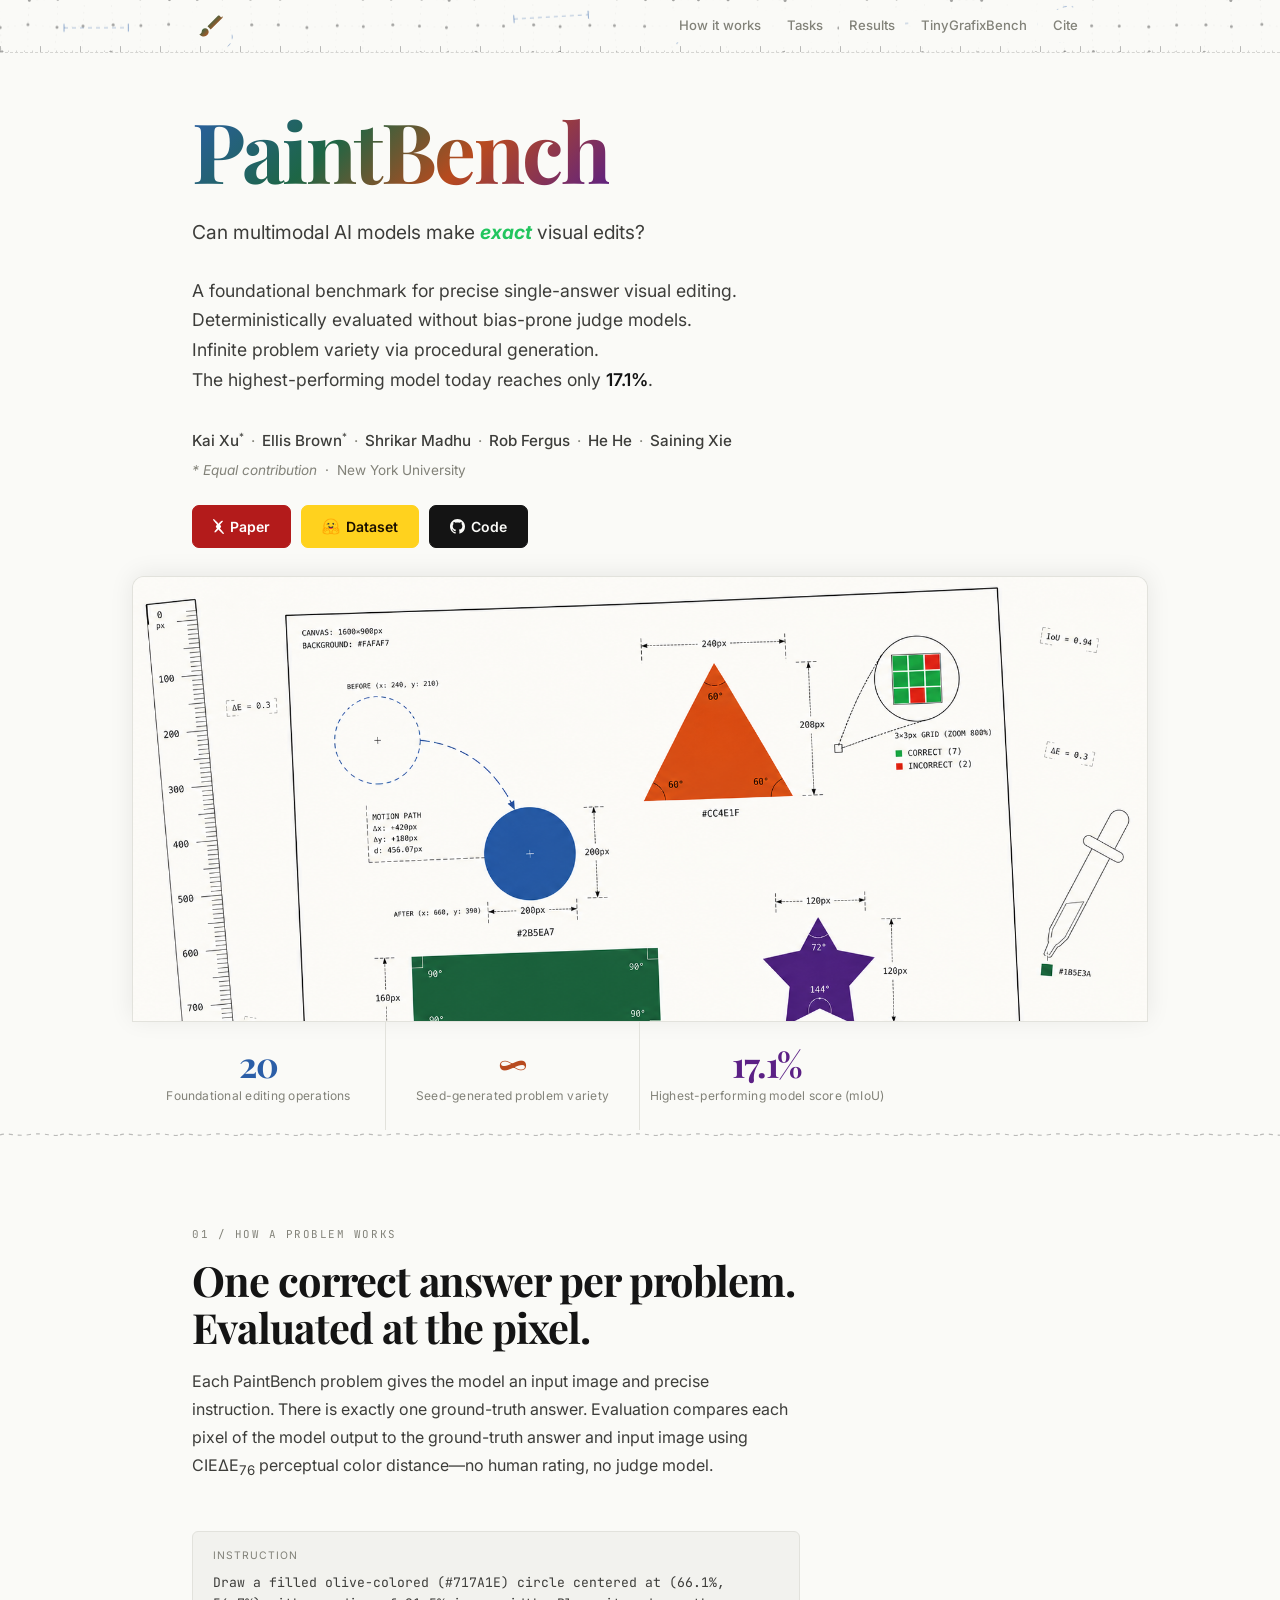
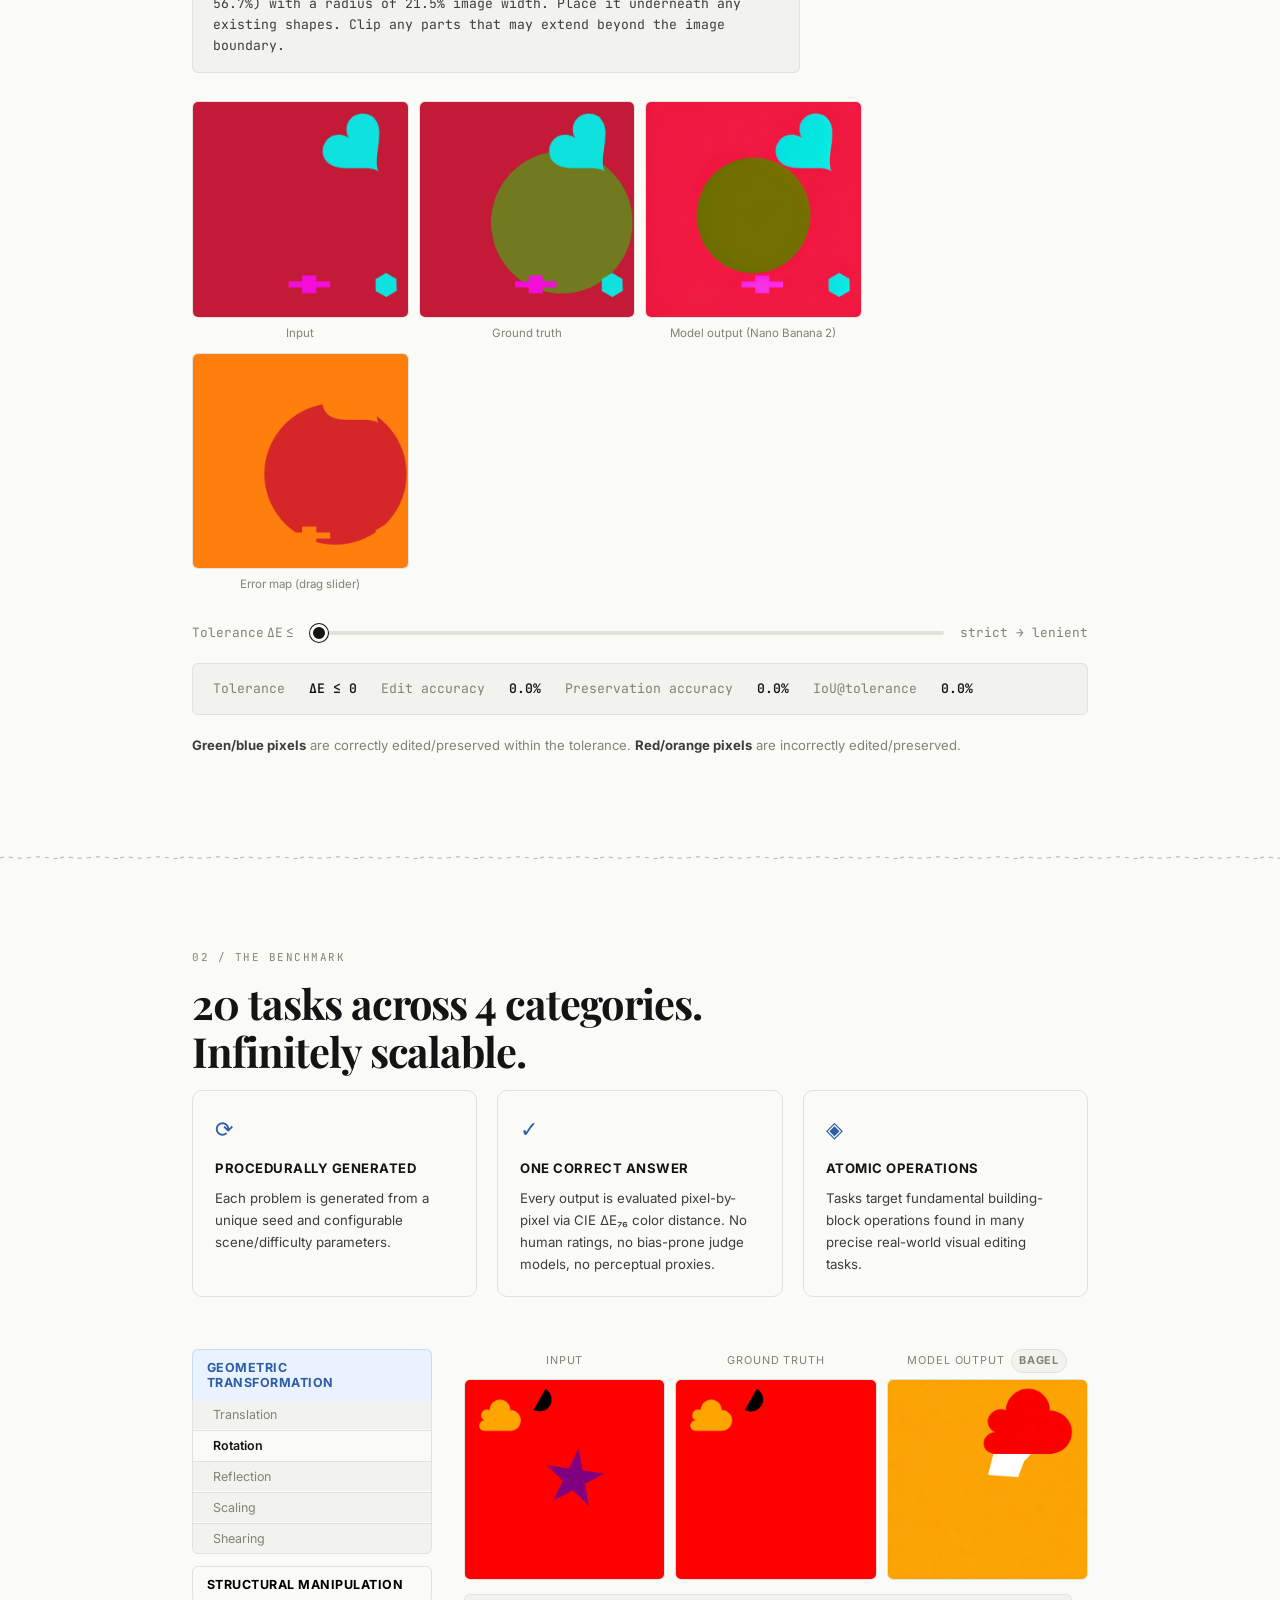
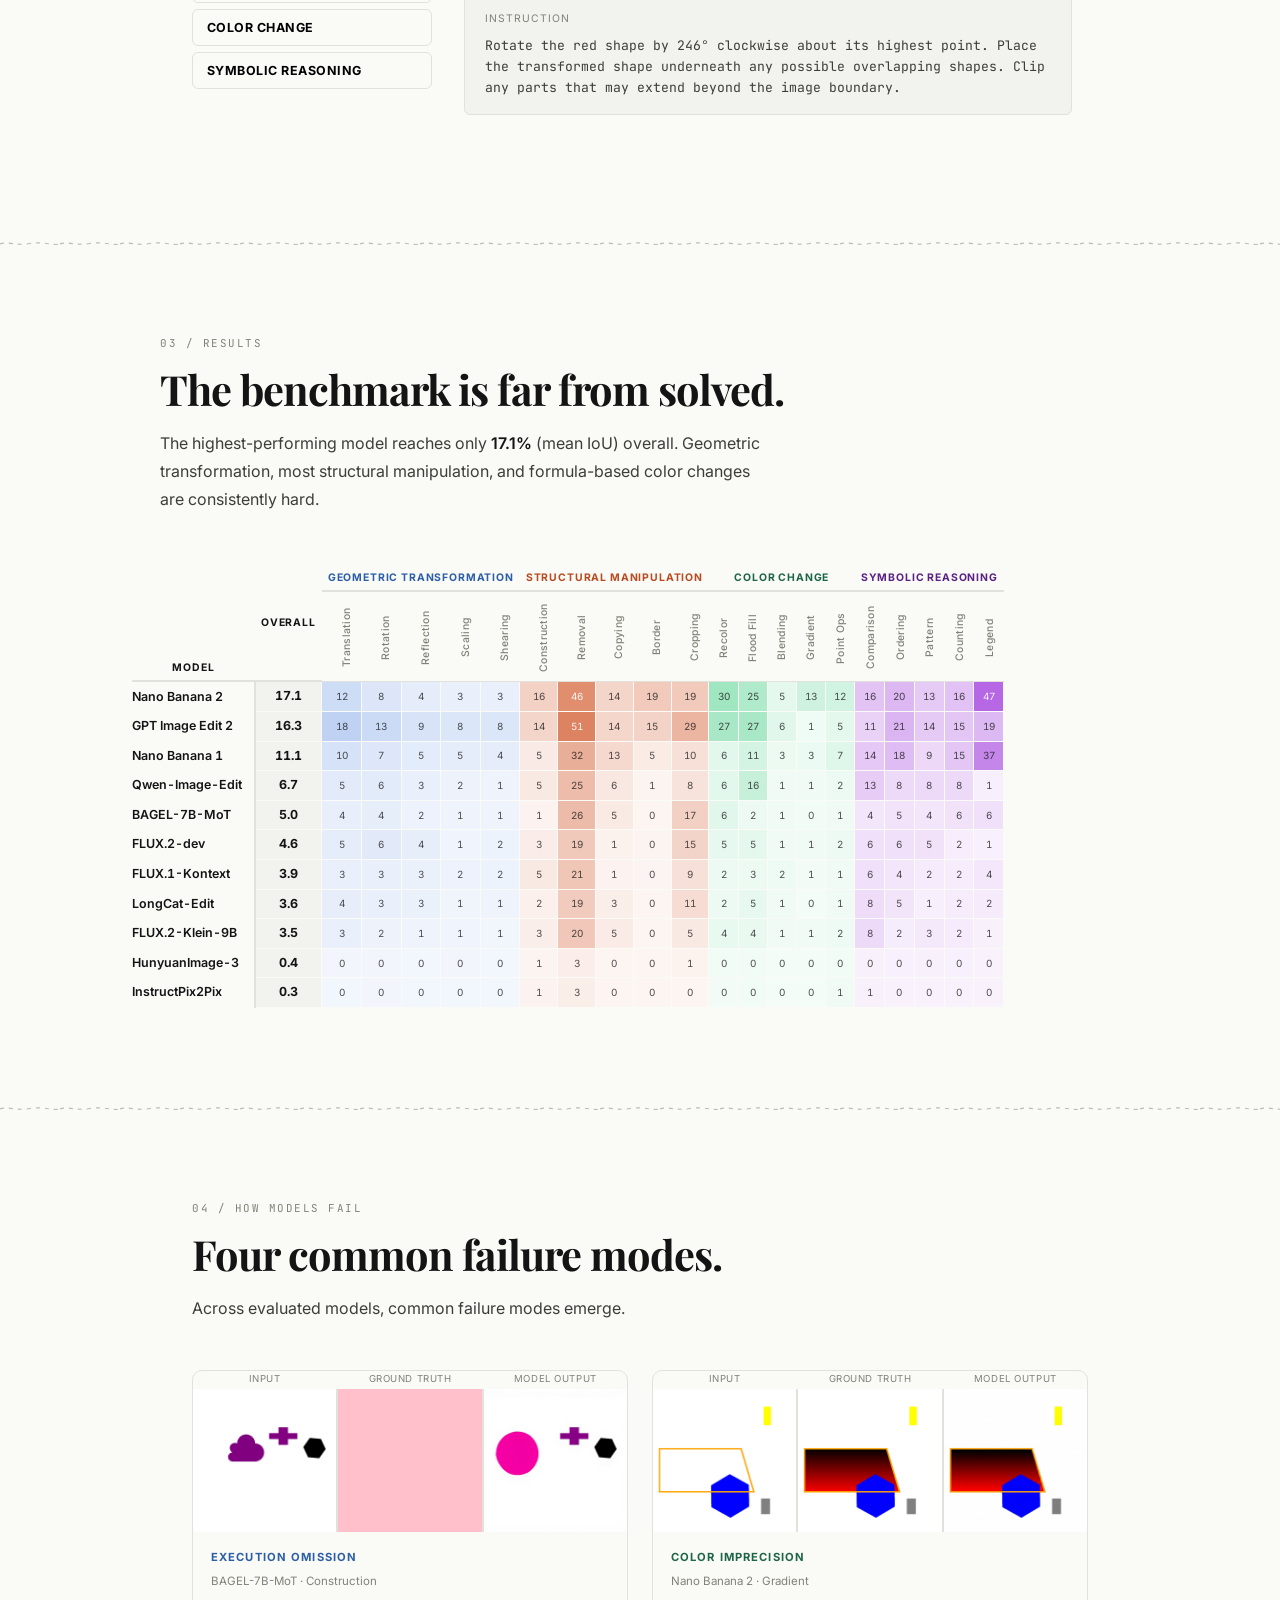
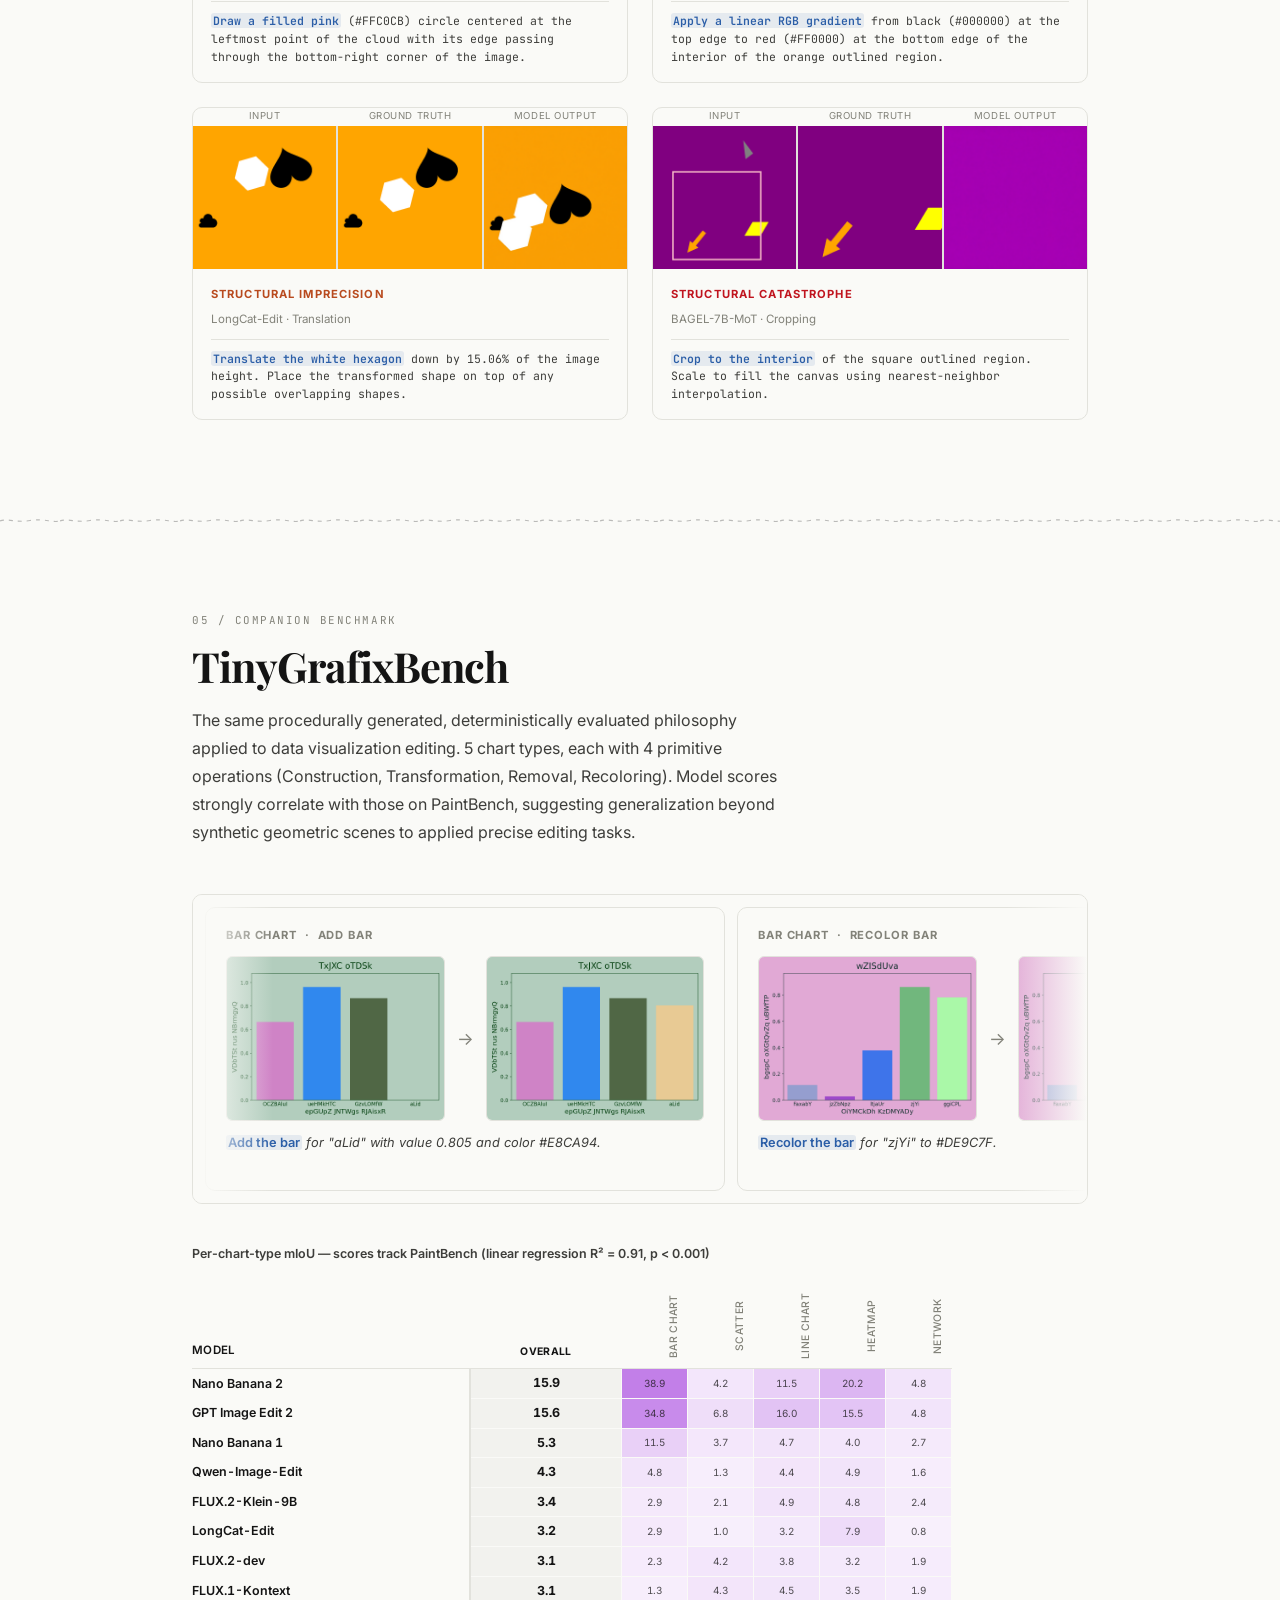
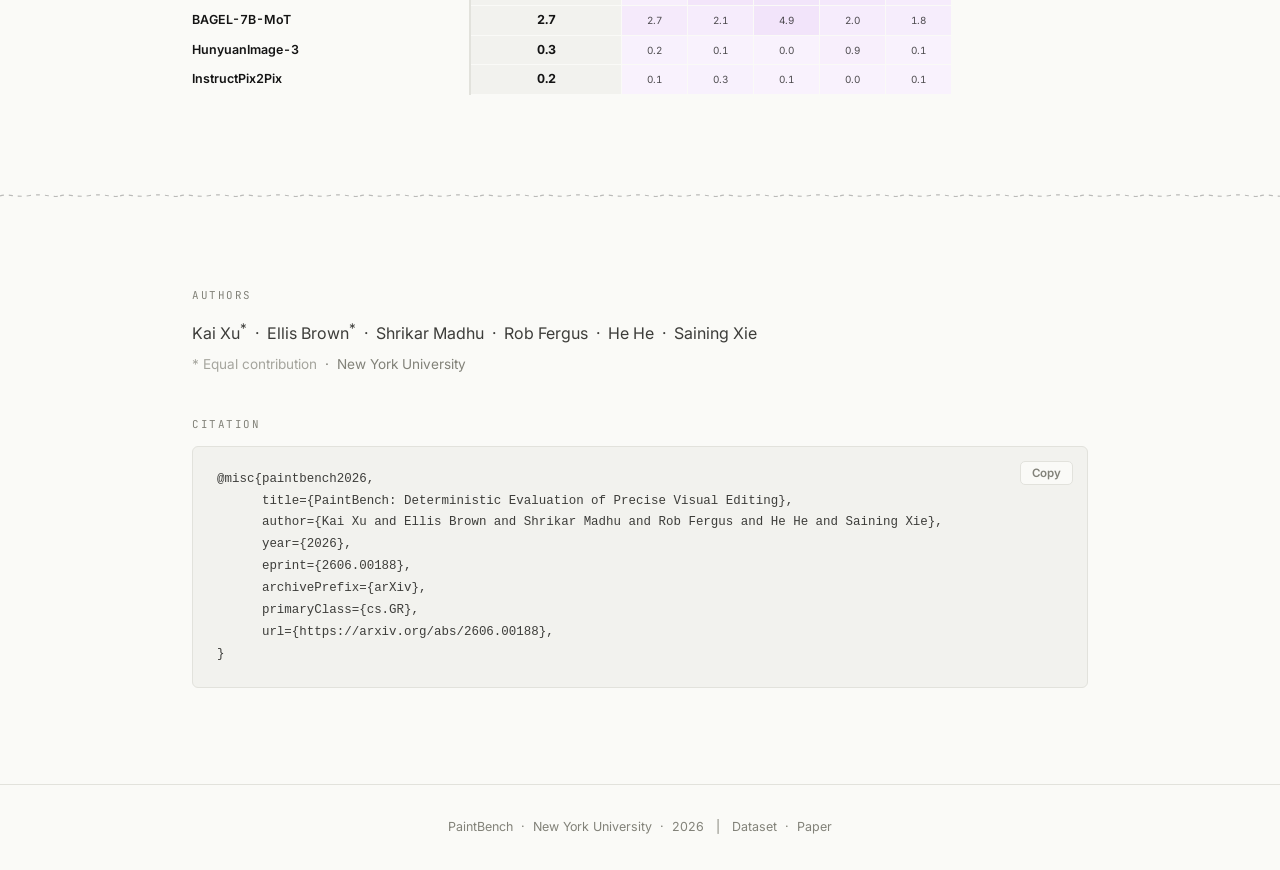
==== index.html @ fc0aeb1b "style: remove heatmap color scale legend Co-Authored-By: Claude Sonnet 4.6 <noreply@anthropic.com>" ====
<!DOCTYPE html>
<html lang="en">
<head>
  <meta charset="UTF-8" />
  <meta name="viewport" content="width=device-width, initial-scale=1.0" />
  <title>PaintBench: Deterministic Evaluation of Precise Visual Editing</title>
  <meta name="description" content="PaintBench: a pixel-level benchmark for evaluating precise, deterministic visual editing across 20 tasks and 1,920 problems. The best model today scores 17.1%." />
  <link rel="icon" type="image/svg+xml" href="assets/img/favicon.svg" />
  <link rel="preconnect" href="https://fonts.googleapis.com" />
  <link rel="preconnect" href="https://fonts.gstatic.com" crossorigin />
  <link href="https://fonts.googleapis.com/css2?family=Playfair+Display:wght@700&family=Inter:wght@400;500;600;700&family=JetBrains+Mono:wght@400;500&display=swap" rel="stylesheet" />
  <link rel="stylesheet" href="assets/css/style.css" />
</head>
<body>

<!-- ── Nav ────────────────────────────────────────────────────── -->
<nav>
  <canvas id="nav-canvas"></canvas>
  <div class="nav-inner">
    <img src="assets/img/favicon.svg" class="nav-logo" alt="PaintBench" />
    <div class="nav-links">
      <a href="#example">How it works</a>
      <a href="#benchmark">Tasks</a>
      <a href="#results">Results</a>
      <a href="#tinygrafixbench">TinyGrafixBench</a>
      <a href="#citation">Cite</a>
    </div>
  </div>
</nav>

<!-- ── Hero ────────────────────────────────────────────────────── -->
<section id="hero">
  <div class="wrap">
    <h1 class="hero-title">PaintBench</h1>
    <p class="hero-tagline">Can multimodal AI models make <strong><em style="color:#22c55e">exact</em></strong> visual edits?</p>
    <p class="hero-sub">
      A foundational benchmark for precise single-answer visual editing.<br>
      Deterministically evaluated without bias-prone judge models.<br>
      Infinite problem variety via procedural generation.<br>
      The highest-performing model today reaches only&nbsp;<em>17.1%</em>.
    </p>
    <div class="hero-authors">
      <a href="https://kaixubuilds.github.io/" target="_blank" rel="noopener" class="author-name">Kai Xu</a><sup>*</sup>
      <span class="author-sep">&thinsp;·&thinsp;</span>
      <a href="https://ellisbrown.github.io/" target="_blank" rel="noopener" class="author-name">Ellis Brown</a><sup>*</sup>
      <span class="author-sep">&thinsp;·&thinsp;</span>
      <a href="https://shrikar17.github.io/" target="_blank" rel="noopener" class="author-name">Shrikar Madhu</a>
      <span class="author-sep">&thinsp;·&thinsp;</span>
      <a href="https://cs.nyu.edu/~fergus/pmwiki/pmwiki.php" target="_blank" rel="noopener" class="author-name">Rob Fergus</a>
      <span class="author-sep">&thinsp;·&thinsp;</span>
      <a href="https://hhexiy.ai/" target="_blank" rel="noopener" class="author-name">He He</a>
      <span class="author-sep">&thinsp;·&thinsp;</span>
      <a href="https://www.sainingxie.com/" target="_blank" rel="noopener" class="author-name">Saining Xie</a>
    </div>
    <div class="hero-affil">
      <span class="affil-eq">* Equal contribution</span>
      <span class="affil-sep"> &nbsp;·&nbsp; </span>
      <span>New York University</span>
    </div>
    <div class="btn-row">
      <a href="https://arxiv.org/abs/2606.00188" target="_blank" rel="noopener" class="btn cta-arxiv">
        <img src="assets/img/arxiv_logo.png" alt="arXiv" class="btn-logo btn-logo-arxiv" /> Paper
      </a>
      <a href="https://huggingface.co/datasets/PaintBench/PaintBench" target="_blank" rel="noopener" class="btn cta-hf">
        <img src="assets/img/hf_logo.png" alt="HuggingFace" class="btn-logo btn-logo-hf" /> Dataset
      </a>
      <a href="https://github.com/PaintBench/PaintBench" target="_blank" rel="noopener" class="btn cta-secondary">
        <svg width="15" height="15" viewBox="0 0 24 24" fill="currentColor"><path d="M12 0C5.37 0 0 5.37 0 12c0 5.31 3.435 9.795 8.205 11.385.6.105.825-.255.825-.57 0-.285-.015-1.23-.015-2.235-3.015.555-3.795-.735-4.035-1.41-.135-.345-.72-1.41-1.23-1.695-.42-.225-1.02-.78-.015-.795.945-.015 1.62.87 1.845 1.23 1.08 1.815 2.805 1.305 3.495.99.105-.78.42-1.305.765-1.605-2.67-.3-5.46-1.335-5.46-5.925 0-1.305.465-2.385 1.23-3.225-.12-.3-.54-1.53.12-3.18 0 0 1.005-.315 3.3 1.23.96-.27 1.98-.405 3-.405s2.04.135 3 .405c2.295-1.56 3.3-1.23 3.3-1.23.66 1.65.24 2.88.12 3.18.765.84 1.23 1.905 1.23 3.225 0 4.605-2.805 5.625-5.475 5.925.435.375.81 1.095.81 2.22 0 1.605-.015 2.895-.015 3.3 0 .315.225.69.825.57A12.02 12.02 0 0 0 24 12c0-6.63-5.37-12-12-12z"/></svg> Code
      </a>
    </div>
  </div>

  <!-- Hero image — swap src to assets/img/hero.png once saved -->
  <div class="wrap-wide">
    <div class="hero-image-wrap">
      <img id="hero-img" src="assets/img/hero.png"
           onerror="this.parentElement.innerHTML='<div class=hero-image-placeholder>hero.png — drop the generated image here</div>'"
           alt="PaintBench benchmark illustration: geometric shapes with measurement annotations and pixel-level evaluation grid" />
    </div>

    <div class="stats-bar">
      <div class="stat-cell">
        <div class="stat-val" style="color:var(--geo)">20</div>
        <div class="stat-label">Foundational editing operations</div>
      </div>
      <div class="stat-cell">
        <div class="stat-val" style="color:var(--str)">∞</div>
        <div class="stat-label">Seed-generated problem variety</div>
      </div>
      <div class="stat-cell">
        <div class="stat-val" style="color:var(--sym)">17.1%</div>
        <div class="stat-label">Highest-performing model score (mIoU)</div>
      </div>
    </div>
  </div>
</section>

<!-- ── §01 How a problem works ────────────────────────────────── -->
<section id="example">
  <div class="wrap">
    <div class="sec-num">01 / How a Problem Works</div>
    <h2 class="sec-title">One correct answer per problem.<br>Evaluated at the pixel.</h2>
    <p class="sec-body">
      Each PaintBench problem gives the model an input image and precise instruction.
      There is exactly one ground-truth answer.
      Evaluation compares each pixel of the model output to the ground-truth answer and input image using
      CIE&Delta;E<sub>76</sub> perceptual color distance—no human rating, no judge model.
    </p>

    <div class="instruction-block">
      <div class="label">Instruction</div>
      Draw a filled olive-colored (#717A1E) circle centered at (66.1%, 56.7%) with a radius of 21.5% image width. Place it underneath any existing shapes. Clip any parts that may extend beyond the image boundary.
    </div>

    <div class="img-strip">
      <div class="img-cell">
        <img src="assets/img/eval_input.png" alt="Input image" />
        <div class="cap">Input</div>
      </div>
      <div class="img-cell">
        <img src="assets/img/eval_answer.png" alt="Ground truth answer" />
        <div class="cap">Ground truth</div>
      </div>
      <div class="img-cell">
        <img src="assets/img/eval_normalized_output.png" alt="Model output (Nano Banana 2)" />
        <div class="cap">Model output <span style="color:var(--muted)">(Nano Banana 2)</span></div>
      </div>
      <div class="img-cell img-cell--error">
        <img id="diff-img" src="assets/img/eval_diff_cie76_0.png" alt="Pixel error map" />
        <div class="cap">Error map <span style="color:var(--muted)">(drag slider)</span></div>
      </div>
    </div>

    <div class="slider-wrap">
      <span class="slider-label">Tolerance&thinsp;ΔE&thinsp;≤</span>
      <input type="range" id="de-slider" min="0" max="10" value="0" step="1" />
      <span class="slider-label" style="text-align:right">strict → lenient</span>
    </div>

    <div class="slider-stats">
      <div class="stat-item">
        <span class="skey">Tolerance &nbsp;</span>
        <span class="sval" id="stat-t">ΔE ≤ 0</span>
      </div>
      <div class="stat-item">
        <span class="skey">Edit accuracy &nbsp;</span>
        <span class="sval" id="stat-edit">—</span>
      </div>
      <div class="stat-item">
        <span class="skey">Preservation accuracy &nbsp;</span>
        <span class="sval" id="stat-pres">—</span>
      </div>
      <div class="stat-item">
        <span class="skey">IoU@tolerance &nbsp;</span>
        <span class="sval" id="stat-iou">—</span>
      </div>
    </div>

    <p style="margin-top:20px; font-size:.82rem; color:var(--muted); max-width:none;">
      <strong style="color:var(--ink-2)">Green/blue pixels</strong> are correctly edited/preserved within the tolerance.
      <strong style="color:var(--ink-2)">Red/orange pixels</strong> are incorrectly edited/preserved.
    </p>
  </div>
</section>

<!-- ── §02 Benchmark taxonomy ─────────────────────────────────── -->
<section id="benchmark">
  <div class="wrap">
    <div class="sec-num">02 / The Benchmark</div>
    <h2 class="sec-title">20 tasks across 4 categories.<br>Infinitely scalable.</h2>

    <div class="design-pillars">
      <div class="pillar">
        <div class="pillar-icon">⟳</div>
        <div class="pillar-name">Procedurally Generated</div>
        <div class="pillar-body">Each problem is generated from a unique seed and configurable scene/difficulty parameters.</div>
      </div>
      <div class="pillar">
        <div class="pillar-icon">✓</div>
        <div class="pillar-name">One Correct Answer</div>
        <div class="pillar-body">Every output is evaluated pixel-by-pixel via CIE ΔE₇₆ color distance. No human ratings, no bias-prone judge models, no perceptual proxies.</div>
      </div>
      <div class="pillar">
        <div class="pillar-icon">◈</div>
        <div class="pillar-name">Atomic Operations</div>
        <div class="pillar-body">Tasks target fundamental building-block operations found in many precise real-world visual editing tasks.</div>
      </div>
    </div>

    <!-- Task switcher: all 20 tasks -->
    <div class="taxonomy-layout">
      <div class="cat-list">
        <div class="cat-group">
          <button class="cat-btn geo active" data-cat="geo">
            <div class="cat-btn-name">Geometric Transformation</div>
          </button>
          <div class="task-list" id="tasks-geo">
            <button class="task-btn active" data-task="translation" data-cat="geo">Translation</button>
            <button class="task-btn" data-task="rotation" data-cat="geo">Rotation</button>
            <button class="task-btn" data-task="reflection" data-cat="geo">Reflection</button>
            <button class="task-btn" data-task="scaling" data-cat="geo">Scaling</button>
            <button class="task-btn" data-task="shearing" data-cat="geo">Shearing</button>
          </div>
        </div>
        <div class="cat-group">
          <button class="cat-btn str" data-cat="str">
            <div class="cat-btn-name">Structural Manipulation</div>
          </button>
          <div class="task-list" id="tasks-str" style="display:none">
            <button class="task-btn" data-task="construction" data-cat="str">Construction</button>
            <button class="task-btn" data-task="removal" data-cat="str">Removal</button>
            <button class="task-btn" data-task="copying" data-cat="str">Copying</button>
            <button class="task-btn" data-task="border" data-cat="str">Border</button>
            <button class="task-btn" data-task="cropping" data-cat="str">Cropping</button>
          </div>
        </div>
        <div class="cat-group">
          <button class="cat-btn col" data-cat="col">
            <div class="cat-btn-name">Color Change</div>
          </button>
          <div class="task-list" id="tasks-col" style="display:none">
            <button class="task-btn" data-task="recolor" data-cat="col">Recolor</button>
            <button class="task-btn" data-task="flood_fill" data-cat="col">Flood Fill</button>
            <button class="task-btn" data-task="blending" data-cat="col">Blending</button>
            <button class="task-btn" data-task="gradient" data-cat="col">Gradient</button>
            <button class="task-btn" data-task="point_operations" data-cat="col">Point Operations</button>
          </div>
        </div>
        <div class="cat-group">
          <button class="cat-btn sym" data-cat="sym">
            <div class="cat-btn-name">Symbolic Reasoning</div>
          </button>
          <div class="task-list" id="tasks-sym" style="display:none">
            <button class="task-btn" data-task="comparison" data-cat="sym">Comparison</button>
            <button class="task-btn" data-task="ordering" data-cat="sym">Ordering</button>
            <button class="task-btn" data-task="pattern" data-cat="sym">Pattern</button>
            <button class="task-btn" data-task="counting" data-cat="sym">Counting</button>
            <button class="task-btn" data-task="legend" data-cat="sym">Legend</button>
          </div>
        </div>
      </div>

      <!-- Example panel -->
      <div class="ex-panel-wrap">
        <div class="ex-labels">
          <span>Input</span>
          <span>Ground Truth</span>
          <span>Model Output <span class="ex-model-tag" id="ex-model-name">GPT-I2</span></span>
        </div>
        <div class="ex-triple">
          <img id="ex-input"  src="assets/img/ex_translation_input.png"  alt="Input" />
          <img id="ex-answer" src="assets/img/ex_translation_answer.png" alt="Ground truth" />
          <img id="ex-output" src="assets/img/ex_translation_output.png" alt="Model output" />
        </div>
        <div class="instruction-block" style="margin-top:14px">
          <div class="label">Instruction</div>
          <div id="ex-instr"></div>
        </div>
      </div>
    </div>
  </div>
</section>

<!-- ── §03 Results heatmap ────────────────────────────────────── -->
<section id="results">
  <div class="wrap-wide">
    <div class="wrap" style="padding:0">
      <div class="sec-num">03 / Results</div>
      <h2 class="sec-title">The benchmark is far from solved.</h2>
      <p class="sec-body">
        The highest-performing model reaches only <strong>17.1%</strong> (mean IoU) overall.
        Geometric transformation, most structural manipulation, and formula-based color changes are consistently hard.
      </p>
    </div>

    <div class="heatmap-scroll">
      <table class="heatmap-table">
        <thead>
          <tr>
            <th rowspan="2" class="th-model" style="vertical-align:bottom">Model</th>
            <th rowspan="2" class="th-overall">Overall</th>
            <th colspan="5" class="cat-geo">Geometric Transformation</th>
            <th colspan="5" class="cat-str">Structural Manipulation</th>
            <th colspan="5" class="cat-col">Color Change</th>
            <th colspan="5" class="cat-sym">Symbolic Reasoning</th>
          </tr>
          <tr>
            <th>Translation</th><th>Rotation</th><th>Reflection</th><th>Scaling</th><th>Shearing</th>
            <th>Construction</th><th>Removal</th><th>Copying</th><th>Border</th><th>Cropping</th>
            <th>Recolor</th><th>Flood Fill</th><th>Blending</th><th>Gradient</th><th>Point Ops</th>
            <th>Comparison</th><th>Ordering</th><th>Pattern</th><th>Counting</th><th>Legend</th>
          </tr>
        </thead>
        <tbody id="hm-body"></tbody>
      </table>
    </div>

  </div>
</section>

<!-- ── §04 Failure modes ───────────────────────────────────────── -->
<section id="failures">
  <div class="wrap">
    <div class="sec-num">04 / How Models Fail</div>
    <h2 class="sec-title">Four common failure modes.</h2>
    <p class="sec-body">
      Across evaluated models, common failure modes emerge.
    </p>

    <div class="failure-grid">

      <div class="failure-card">
        <div class="failure-cap-labels">
          <span>Input</span><span>Ground Truth</span><span>Model Output</span>
        </div>
        <div class="failure-imgs">
          <img src="assets/img/fm1_bench_input.png" alt="Input" />
          <img src="assets/img/fm1_bench_answer.png" alt="Ground truth" />
          <img src="assets/img/fm1_normalized_output.png" alt="Model output" />
        </div>
        <div class="failure-body">
          <div class="failure-mode no-edit">Execution Omission</div>
          <div class="failure-model">BAGEL-7B-MoT · Construction</div>
          <div class="failure-instr">
            <mark class="tgb-hl">Draw a filled pink</mark> (#FFC0CB) circle centered at the leftmost point of the cloud
            with its edge passing through the bottom-right corner of the image.
          </div>
        </div>
      </div>

      <div class="failure-card">
        <div class="failure-cap-labels">
          <span>Input</span><span>Ground Truth</span><span>Model Output</span>
        </div>
        <div class="failure-imgs">
          <img src="assets/img/fm2_bench_input.png" alt="Input" />
          <img src="assets/img/fm2_bench_answer.png" alt="Ground truth" />
          <img src="assets/img/fm2_normalized_output.png" alt="Model output" />
        </div>
        <div class="failure-body">
          <div class="failure-mode color-imp">Color Imprecision</div>
          <div class="failure-model">Nano Banana 2 · Gradient</div>
          <div class="failure-instr">
            <mark class="tgb-hl">Apply a linear RGB gradient</mark> from black (#000000) at the top edge to
            red (#FF0000) at the bottom edge of the interior of the orange outlined region.
          </div>
        </div>
      </div>

      <div class="failure-card">
        <div class="failure-cap-labels">
          <span>Input</span><span>Ground Truth</span><span>Model Output</span>
        </div>
        <div class="failure-imgs">
          <img src="assets/img/fm3_bench_input.png" alt="Input" />
          <img src="assets/img/fm3_bench_answer.png" alt="Ground truth" />
          <img src="assets/img/fm3_normalized_output.png" alt="Model output" />
        </div>
        <div class="failure-body">
          <div class="failure-mode struct-imp">Structural Imprecision</div>
          <div class="failure-model">LongCat-Edit · Translation</div>
          <div class="failure-instr">
            <mark class="tgb-hl">Translate the white hexagon</mark> down by 15.06% of the image height.
            Place the transformed shape on top of any possible overlapping shapes.
          </div>
        </div>
      </div>

      <div class="failure-card">
        <div class="failure-cap-labels">
          <span>Input</span><span>Ground Truth</span><span>Model Output</span>
        </div>
        <div class="failure-imgs">
          <img src="assets/img/fm4_bench_input.png" alt="Input" />
          <img src="assets/img/fm4_bench_answer.png" alt="Ground truth" />
          <img src="assets/img/fm4_normalized_output.png" alt="Model output" />
        </div>
        <div class="failure-body">
          <div class="failure-mode catastroph">Structural Catastrophe</div>
          <div class="failure-model">BAGEL-7B-MoT · Cropping</div>
          <div class="failure-instr">
            <mark class="tgb-hl">Crop to the interior</mark> of the square outlined region.
            Scale to fill the canvas using nearest-neighbor interpolation.
          </div>
        </div>
      </div>

    </div>
  </div>
</section>

<!-- ── §05 TinyGrafixBench ────────────────────────────────────── -->
<section id="tinygrafixbench">
  <div class="wrap">
    <div class="sec-num">05 / Companion Benchmark</div>
    <h2 class="sec-title">TinyGrafixBench</h2>
    <p class="sec-body">
      The same procedurally generated, deterministically evaluated philosophy applied to data visualization editing.
      5 chart types, each with 4 primitive operations (Construction,
      Transformation, Removal, Recoloring). Model scores strongly correlate with those on PaintBench,
      suggesting generalization beyond synthetic geometric scenes to applied precise editing tasks.
    </p>

    <!-- TGB auto-scroll marquee -->
    <div class="tgb-marquee-wrap">
      <div class="tgb-marquee-fade-top"></div>
      <div class="tgb-marquee-track" id="tgb-marquee-track"></div>
      <div class="tgb-marquee-fade-bot"></div>
    </div>

    <p class="tgb-hm-label">Per-chart-type mIoU — scores track PaintBench (linear regression R² = 0.91, p &lt; 0.001)</p>
    <div class="heatmap-scroll">
      <table class="heatmap-table tgb-hm">
        <thead>
          <tr>
            <th class="th-model" style="vertical-align:bottom">Model</th>
            <th class="th-overall">Overall</th>
            <th>Bar Chart</th>
            <th>Scatter</th>
            <th>Line Chart</th>
            <th>Heatmap</th>
            <th>Network</th>
          </tr>
        </thead>
        <tbody id="tgb-hm-body"></tbody>
      </table>
    </div>

  </div>
</section>

<!-- ── Citation ────────────────────────────────────────────────── -->
<section id="citation">
  <div class="wrap">
    <div class="sec-num">Authors</div>
    <p class="authors">
      Kai Xu<sup>*</sup> &nbsp;·&nbsp; Ellis Brown<sup>*</sup> &nbsp;·&nbsp; Shrikar Madhu &nbsp;·&nbsp;
      Rob Fergus &nbsp;·&nbsp; He He &nbsp;·&nbsp; Saining Xie
    </p>
    <p class="affil"><span style="opacity:.7">* Equal contribution</span> &nbsp;·&nbsp; New York University</p>

    <div class="sec-num">Citation</div>
    <div class="cite-block">
      <button class="copy-btn" id="copy-btn">Copy</button>
<pre id="cite-text">@misc{paintbench2026,
      title={PaintBench: Deterministic Evaluation of Precise Visual Editing},
      author={Kai Xu and Ellis Brown and Shrikar Madhu and Rob Fergus and He He and Saining Xie},
      year={2026},
      eprint={2606.00188},
      archivePrefix={arXiv},
      primaryClass={cs.GR},
      url={https://arxiv.org/abs/2606.00188},
}</pre>
    </div>
  </div>
</section>

<!-- ── Footer ──────────────────────────────────────────────────── -->
<footer>
  <div class="wrap">
    PaintBench &nbsp;·&nbsp; New York University &nbsp;·&nbsp; 2026
    &nbsp;&nbsp;|&nbsp;&nbsp;
    <a href="https://huggingface.co/datasets/PaintBench/PaintBench" target="_blank">Dataset</a>
    &nbsp;·&nbsp;
    <a href="https://arxiv.org/abs/2606.00188" target="_blank">Paper</a>
  </div>
</footer>

<script src="assets/js/main.js"></script>
</body>
</html>
---- assets/css/style.css ----
/* ── Tokens ──────────────────────────────────────────────────── */
:root {
  --bg:       #FAFAF7;
  --bg-dim:   #F2F2EE;
  --ink:      #141414;
  --ink-2:    #3D3D3A;
  --muted:    #828279;
  --rule:     #E2E2DC;

  --accent:   #2B5EA7;
  --geo:      #2B5EA7;  --geo-light: #EBF2FF;  --geo-mid: #C7D9F7;
  --str:      #B84A1E;  --str-light: #FEF3EE;  --str-mid: #F5C5A8;
  --col:      #1D6645;  --col-light: #EAFAF1;  --col-mid: #A8DCBF;
  --sym:      #5B2085;  --sym-light: #F5EEFF;  --sym-mid: #D4B4F5;

  --ff-disp: 'Playfair Display', Georgia, 'Times New Roman', serif;
  --ff-body: 'Inter', system-ui, -apple-system, sans-serif;
  --ff-mono: 'JetBrains Mono', 'Fira Code', 'Courier New', monospace;

  --rainbow: linear-gradient(135deg, var(--geo) 0%, var(--col) 35%, var(--str) 65%, var(--sym) 100%);

  --r: 6px;
  --sh: 0 1px 2px rgba(0,0,0,.06), 0 3px 12px rgba(0,0,0,.08);
}

/* ── Reset ───────────────────────────────────────────────────── */
*, *::before, *::after { box-sizing: border-box; margin: 0; padding: 0; }
html { scroll-behavior: smooth; font-size: 16px; }
body {
  font-family: var(--ff-body);
  background: var(--bg);
  color: var(--ink);
  line-height: 1.65;
  -webkit-font-smoothing: antialiased;
}
img { display: block; max-width: 100%; }
a   { color: var(--accent); text-decoration: none; }
a:hover { text-decoration: underline; }

/* ── Layout ──────────────────────────────────────────────────── */
.wrap      { max-width: 960px;  margin: 0 auto; padding: 0 32px; }
.wrap-wide { max-width: 1080px; margin: 0 auto; padding: 0 32px; }
section    { padding: 96px 0; position: relative; }
section::before {
  content: '';
  position: absolute; top: 0; left: 0; right: 0; height: 8px;
  background-image: url("data:image/svg+xml,%3Csvg xmlns='http://www.w3.org/2000/svg' width='60' height='8'%3E%3Cpath d='M0 5 C8 2 16 7 30 4.5 C44 2 52 7 60 5' stroke='rgba(20%2C20%2C20%2C0.28)' stroke-width='1.2' fill='none' stroke-dasharray='4 5'/%3E%3C/svg%3E");
  background-repeat: repeat-x;
  background-position: top left;
  background-size: 60px 8px;
}
#hero::before { display: none; }

/* ── Nav ─────────────────────────────────────────────────────── */
nav {
  position: sticky; top: 0; z-index: 200;
  background: var(--bg);
  border-bottom: 1px dashed rgba(20,20,20,.16);
  overflow: hidden;
}
#nav-canvas {
  position: absolute; top: 0; left: 0;
  width: 100%; height: 100%;
  pointer-events: none;
}
.nav-inner { position: relative; z-index: 1; }
.nav-inner {
  max-width: 960px; margin: 0 auto; padding: 0 32px;
  height: 52px; display: flex; align-items: center; justify-content: space-between;
}
.nav-logo {
  height: 28px; width: 28px;
  display: block;
  background: #fafaf7; border-radius: 6px;
  padding: 5px;
  box-sizing: content-box;
}
.nav-links { display: flex; gap: 6px; align-items: center; }
.nav-links a {
  font-size: .82rem; font-weight: 500; color: var(--muted);
  padding: 5px 10px; border-radius: 6px;
  background: #fafaf7;
  transition: color .15s, background .15s;
}
.nav-links a:hover { color: var(--ink); background: color-mix(in srgb, var(--bg-dim) 70%, var(--ink) 10%); text-decoration: none; }
.nav-links .btn-nav {
  background: var(--ink); color: var(--bg) !important;
  padding: 5px 14px; border-radius: 5px;
}
.nav-links .btn-nav:hover { background: #333; }

/* ── Hero ────────────────────────────────────────────────────── */
#hero { border-top: none; padding: 52px 0 0; background: var(--bg); }

.hero-eyebrow {
  display: inline-block;
  font-size: .72rem; font-weight: 600; letter-spacing: .12em;
  text-transform: uppercase; color: var(--muted);
  border: 1px solid var(--rule); border-radius: 99px;
  padding: 4px 14px; margin-bottom: 24px;
}
.hero-title {
  font-family: var(--ff-disp);
  font-size: clamp(3rem, 7vw, 5.2rem);
  font-weight: 700; line-height: 1.08; letter-spacing: -.03em;
  margin-bottom: 22px;
  background: var(--rainbow);
  -webkit-background-clip: text; background-clip: text;
  -webkit-text-fill-color: transparent;
  display: inline-block;
}
.hero-tagline {
  font-family: var(--ff-body); font-size: 1.2rem; font-weight: 400;
  color: var(--ink-2); line-height: 1.6; margin-bottom: 28px;
}
.hero-sub {
  font-size: 1.1rem; color: var(--ink-2);
  max-width: 52ch; line-height: 1.7; margin-bottom: 32px;
}
.hero-sub em { font-style: normal; color: var(--ink); font-weight: 600; }

.btn-row { display: flex; flex-wrap: wrap; gap: 10px; margin-bottom: 28px; }
.btn {
  display: inline-flex; align-items: center; gap: 6px;
  font-size: .875rem; font-weight: 600;
  padding: 9px 20px; border-radius: 7px;
  border: 1.5px solid transparent;
  cursor: pointer; transition: .15s; text-decoration: none !important;
  white-space: nowrap;
}
.btn-dark   { background: var(--ink); color: var(--bg); border-color: var(--ink); }
.btn-dark:hover { background: #2a2a2a; }
.btn-outline{ background: transparent; color: var(--ink); border-color: var(--rule); }
.btn-outline:hover { border-color: #aaa; }
.btn-ghost  { background: transparent; color: var(--muted); border-color: var(--rule); cursor: default; }
.cta-arxiv    { background: #B31B1B; color: #fff !important; border-color: #B31B1B; }
.cta-arxiv:hover { background: #9A1717; border-color: #9A1717; }
.cta-secondary { background: var(--ink); color: var(--bg) !important; border-color: var(--ink); }
.cta-secondary:hover { opacity: .85; }
.cta-hf       { background: #FFD21E; color: #1a0f00 !important; border-color: #FFD21E; }
.cta-hf:hover { background: #F0C400; border-color: #F0C400; }
.btn-logo { display: block; flex-shrink: 0; object-fit: contain; }
.btn-logo-arxiv { height: 15px; width: auto; filter: brightness(0) invert(1); }
.btn-logo-hf    { height: 17px; width: auto; }

.hero-authors {
  font-size: .95rem; color: var(--ink-2);
  margin-bottom: 4px; line-height: 1.8;
}
.hero-authors sup { font-size: .65em; }
.author-name { color: var(--ink-2); font-weight: 500; text-decoration: none; }
.author-name:hover { color: var(--accent); text-decoration: underline; }
.author-sep { color: var(--muted); }
.hero-affil { font-size: .85rem; color: var(--muted); margin-bottom: 24px; }
.affil-eq { font-style: italic; }
.affil-sep { color: var(--muted); }

/* Hero image — full bleed with rounded bottom corners */
.hero-image-wrap {
  width: 100%; overflow: hidden;
  border-radius: 12px 12px 0 0;
  border: 1px solid var(--rule); border-bottom: none;
  box-shadow: 0 -2px 24px rgba(0,0,0,.08);
  background: var(--bg-dim);
  aspect-ratio: 16/7;
  display: flex; align-items: center; justify-content: center;
}
.hero-image-wrap img { width: 100%; height: 100%; object-fit: cover; object-position: top center; }
.hero-image-placeholder {
  width: 100%; height: 100%;
  display: flex; align-items: center; justify-content: center;
  background: linear-gradient(135deg, #EBF2FF 0%, #F5EEFF 50%, #EAFAF1 100%);
  font-family: var(--ff-mono); font-size: .8rem; color: var(--muted);
}

/* Stats bar */
.stats-bar {
  border-top: 1px solid var(--rule);
  display: grid; grid-template-columns: repeat(4, 1fr);
}
.stat-cell {
  padding: 24px 0; text-align: center;
  border-right: 1px solid var(--rule);
}
.stat-cell:last-child { border-right: none; }
.stat-val {
  font-family: var(--ff-disp);
  font-size: 2.2rem; font-weight: 700; letter-spacing: -.04em;
  line-height: 1; margin-bottom: 5px;
}
.stat-label { font-size: .75rem; color: var(--muted); letter-spacing: .02em; }

/* ── Section chrome ───────────────────────────────────────────── */
.sec-num {
  font-family: var(--ff-mono);
  font-size: .68rem; letter-spacing: .14em; text-transform: uppercase;
  color: var(--muted); margin-bottom: 12px;
}
.sec-title {
  font-family: var(--ff-disp);
  font-size: clamp(1.8rem, 3.5vw, 2.6rem);
  font-weight: 700; letter-spacing: -.025em; line-height: 1.15;
  margin-bottom: 16px; color: var(--ink);
}
.sec-body {
  font-size: 1rem; color: var(--ink-2); max-width: 60ch;
  line-height: 1.75; margin-bottom: 48px;
}
.sec-body strong { color: var(--ink); font-weight: 600; }

/* ── §01 Example / ΔE slider ─────────────────────────────────── */
.instruction-block {
  background: var(--bg-dim); border: 1px solid var(--rule);
  border-radius: var(--r); padding: 16px 20px;
  font-family: var(--ff-mono); font-size: .82rem;
  color: var(--ink-2); line-height: 1.6;
  margin-bottom: 28px; max-width: 76ch;
}
.instruction-block .label {
  font-family: var(--ff-body);
  font-size: .65rem; letter-spacing: .1em; text-transform: uppercase;
  color: var(--muted); margin-bottom: 8px;
}

.img-strip {
  display: grid; grid-template-columns: repeat(4, 1fr);
  gap: 10px; margin-bottom: 28px;
}
.img-strip .img-cell--error {
  grid-column: 1; grid-row: 2;
}
@media (max-width: 700px) { .img-strip { grid-template-columns: repeat(2, 1fr); } }
@media (max-width: 700px) { .img-strip .img-cell--error { grid-column: auto; grid-row: auto; } }

.img-cell { }
.img-cell img {
  width: 100%; aspect-ratio: 1; object-fit: cover;
  border-radius: var(--r); border: 1px solid var(--rule);
}
.img-cell .cap {
  font-size: .72rem; color: var(--muted);
  margin-top: 6px; text-align: center;
}

/* Slider */
.slider-wrap { display: flex; align-items: center; gap: 16px; }
.slider-label {
  font-size: .8rem; font-family: var(--ff-mono);
  color: var(--muted); white-space: nowrap; min-width: 100px;
}
input[type=range] {
  flex: 1; height: 4px;
  -webkit-appearance: none; appearance: none;
  background: var(--rule); border-radius: 99px; outline: none;
  cursor: pointer;
}
input[type=range]::-webkit-slider-thumb {
  -webkit-appearance: none;
  width: 18px; height: 18px; border-radius: 50%;
  background: var(--ink); border: 3px solid var(--bg);
  box-shadow: 0 0 0 1px var(--ink);
}
.slider-stats {
  display: flex; gap: 24px; margin-top: 20px;
  padding: 14px 20px; background: var(--bg-dim);
  border: 1px solid var(--rule); border-radius: var(--r);
  font-family: var(--ff-mono); font-size: .82rem;
}
.stat-item .skey { color: var(--muted); }
.stat-item .sval { color: var(--ink); font-weight: 600; }

/* ── Design pillars ──────────────────────────────────────────── */
.design-pillars {
  display: grid; grid-template-columns: repeat(3, 1fr);
  gap: 20px; margin-bottom: 52px;
}
@media (max-width: 680px) { .design-pillars { grid-template-columns: 1fr; } }
.pillar {
  padding: 20px 22px; border: 1px solid var(--rule);
  border-radius: 10px; background: var(--bg);
}
.pillar-icon {
  font-size: 1.4rem; margin-bottom: 10px; color: var(--accent);
  font-family: var(--ff-mono);
}
.pillar-name {
  font-size: .82rem; font-weight: 700; letter-spacing: .04em;
  text-transform: uppercase; margin-bottom: 8px; color: var(--ink);
}
.pillar-body {
  font-size: .83rem; color: var(--ink-2); line-height: 1.65;
}

/* ── §02 Taxonomy (task switcher) ────────────────────────────── */
.taxonomy-layout {
  display: grid; grid-template-columns: 240px 1fr; gap: 32px; align-items: start;
}
@media (max-width: 760px) { .taxonomy-layout { grid-template-columns: 1fr; } }

.cat-list { display: flex; flex-direction: column; gap: 6px; }
.cat-group { display: flex; flex-direction: column; }

.cat-btn {
  width: 100%; text-align: left;
  padding: 10px 14px; border-radius: var(--r);
  border: 1.5px solid var(--rule);
  background: var(--bg); cursor: pointer;
  transition: .15s; font-family: var(--ff-body);
  margin-bottom: 0;
}
.cat-btn:hover { border-color: #bbb; }
.cat-btn.active.geo { color: var(--geo); background: var(--geo-light); border-color: var(--geo-mid); border-bottom-left-radius: 0; border-bottom-right-radius: 0; border-bottom: none; }
.cat-btn.active.str { color: var(--str); background: var(--str-light); border-color: var(--str-mid); border-bottom-left-radius: 0; border-bottom-right-radius: 0; border-bottom: none; }
.cat-btn.active.col { color: var(--col); background: var(--col-light); border-color: var(--col-mid); border-bottom-left-radius: 0; border-bottom-right-radius: 0; border-bottom: none; }
.cat-btn.active.sym { color: var(--sym); background: var(--sym-light); border-color: var(--sym-mid); border-bottom-left-radius: 0; border-bottom-right-radius: 0; border-bottom: none; }

.cat-btn-name {
  font-size: .78rem; font-weight: 700;
  letter-spacing: .04em; text-transform: uppercase;
}

.task-list {
  display: flex; flex-direction: column; gap: 1px;
  border: 1.5px solid var(--rule); border-top: none;
  border-radius: 0 0 var(--r) var(--r);
  overflow: hidden; margin-bottom: 6px;
}
.task-btn {
  width: 100%; text-align: left;
  padding: 7px 14px 7px 20px;
  border: none; border-top: 1px solid var(--rule);
  background: var(--bg-dim); cursor: pointer;
  font-size: .78rem; color: var(--muted);
  transition: .12s; font-family: var(--ff-body);
}
.task-btn:first-child { border-top: none; }
.task-btn:hover { background: var(--bg); color: var(--ink); }
.task-btn.active { background: var(--bg); color: var(--ink); font-weight: 600; }
.task-btn.active.geo-task { color: var(--geo); }
.task-btn.active.str-task { color: var(--str); }
.task-btn.active.col-task { color: var(--col); }
.task-btn.active.sym-task { color: var(--sym); }

/* Example panel */
.ex-triple { display: grid; grid-template-columns: 1fr 1fr 1fr; gap: 10px; margin-bottom: 10px; }
.ex-triple img {
  width: 100%; aspect-ratio: 1; object-fit: cover;
  border-radius: var(--r); border: 1px solid var(--rule);
  display: block;
}
.ex-pair { display: grid; grid-template-columns: 1fr 1fr; gap: 10px; margin-bottom: 16px; }
.ex-pair img {
  width: 100%; aspect-ratio: 1; object-fit: cover;
  border-radius: var(--r); border: 1px solid var(--rule);
}
.ex-instruction {
  font-family: var(--ff-mono); font-size: .78rem; color: var(--ink-2);
  line-height: 1.6; padding: 12px 14px;
  background: var(--bg-dim); border: 1px solid var(--rule);
  border-radius: var(--r); min-height: 60px; margin-top: 4px;
}
.ex-labels {
  display: grid; grid-template-columns: 1fr 1fr 1fr; gap: 10px;
  margin-bottom: 6px;
}
.ex-labels span {
  font-size: .68rem; letter-spacing: .08em; text-transform: uppercase;
  color: var(--muted); text-align: center; display: flex;
  align-items: center; justify-content: center; gap: 6px;
}
.ex-model-tag {
  display: inline-block;
  font-size: .6rem; font-weight: 700; letter-spacing: .06em;
  text-transform: uppercase; padding: 2px 7px;
  border-radius: 99px; background: var(--bg-dim);
  border: 1px solid var(--rule); color: var(--ink-2);
  white-space: nowrap;
}

/* ── §03 Heatmap ─────────────────────────────────────────────── */
.heatmap-scroll { overflow-x: auto; }
.heatmap-table {
  border-collapse: collapse;
  font-size: .72rem; white-space: nowrap;
  min-width: 760px;
}
.heatmap-table thead tr:first-child th {
  font-size: .65rem; font-weight: 700; letter-spacing: .08em;
  text-transform: uppercase; padding: 8px 6px 4px;
  border-bottom: 2px solid var(--rule);
}
.heatmap-table thead tr:first-child th.cat-geo { color: var(--geo); }
.heatmap-table thead tr:first-child th.cat-str { color: var(--str); }
.heatmap-table thead tr:first-child th.cat-col { color: var(--col); }
.heatmap-table thead tr:first-child th.cat-sym { color: var(--sym); }

.heatmap-table thead tr:last-child th {
  font-size: .65rem; color: var(--muted); font-weight: 500;
  padding: 4px 6px 8px; letter-spacing: .03em;
  border-bottom: 1px solid var(--rule);
  writing-mode: vertical-rl; transform: rotate(180deg);
  height: 90px; vertical-align: bottom;
}
.heatmap-table thead tr:last-child th.th-model {
  writing-mode: horizontal-tb; transform: none;
  text-align: left; height: auto; padding: 4px 12px 8px 0;
  color: var(--ink); font-weight: 600; font-size: .72rem;
}
.heatmap-table thead tr:last-child th.th-overall {
  writing-mode: horizontal-tb; transform: none;
  height: auto; padding: 4px 8px 8px;
  color: var(--ink); font-weight: 700;
}

.heatmap-table tbody td {
  padding: 4px 3px; text-align: center; border: 1.5px solid var(--bg);
  cursor: default; position: relative;
  font-variant-numeric: tabular-nums;
  transition: filter .1s;
}
.heatmap-table tbody td:hover { filter: brightness(.88); z-index: 1; }
.heatmap-table tbody td.td-model {
  text-align: left; padding: 4px 12px 4px 0;
  background: var(--bg) !important; font-weight: 600;
  font-size: .78rem; color: var(--ink); border: none;
  white-space: nowrap;
}
.heatmap-table tbody td.td-overall {
  font-weight: 700; font-size: .78rem;
  border-left: 2px solid var(--rule) !important;
  background: var(--bg-dim) !important; color: var(--ink);
}
.hm-score { font-size: .62rem; }
.heatmap-table tbody tr:hover td { opacity: .9; }
.heatmap-table tbody tr:hover td.td-model { opacity: 1; }

.heatmap-legend {
  display: flex; align-items: center; gap: 10px;
  margin-top: 16px; font-size: .72rem; color: var(--muted);
}
.legend-grad {
  height: 10px; width: 120px; border-radius: 99px;
  background: linear-gradient(to right, #EBF2FF, #1B4090);
  border: 1px solid var(--rule);
}

/* ── §04 Failure modes ───────────────────────────────────────── */
.failure-grid {
  display: grid; grid-template-columns: repeat(2, 1fr); gap: 24px;
}
@media (max-width: 640px) { .failure-grid { grid-template-columns: 1fr; } }

.failure-card {
  border: 1px solid var(--rule); border-radius: 10px;
  overflow: hidden; background: var(--bg);
  transition: transform .18s, box-shadow .18s;
}
.failure-card:hover {
  transform: translateY(-3px);
  box-shadow: 0 6px 24px rgba(0,0,0,.08);
}
.failure-imgs {
  display: grid; grid-template-columns: repeat(3, 1fr); gap: 2px;
  background: var(--rule);
}
.failure-imgs img {
  width: 100%; aspect-ratio: 1; object-fit: cover;
}
.failure-body { padding: 16px 18px; }
.failure-mode {
  font-size: .7rem; font-weight: 700; letter-spacing: .1em;
  text-transform: uppercase; margin-bottom: 6px;
}
.failure-mode.no-edit    { color: var(--geo); }
.failure-mode.color-imp  { color: var(--col); }
.failure-mode.struct-imp { color: var(--str); }
.failure-mode.catastroph { color: #c0141e; }

.failure-model { font-size: .72rem; color: var(--muted); margin-bottom: 8px; }
.failure-instr {
  font-family: var(--ff-mono); font-size: .72rem;
  color: var(--ink-2); line-height: 1.55;
  border-top: 1px solid var(--rule); padding-top: 10px; margin-top: 10px;
}
.failure-cap-labels {
  display: grid; grid-template-columns: repeat(3,1fr);
  gap: 2px; margin-bottom: 2px;
}
.failure-cap-labels span {
  text-align: center; font-size: .6rem; color: var(--muted);
  letter-spacing: .06em; text-transform: uppercase;
}

/* ── §05 TGB ─────────────────────────────────────────────────── */
/* TGB auto-scroll marquee */
@keyframes marquee-h {
  0%   { transform: translateX(0); }
  100% { transform: translateX(-50%); }
}
.tgb-marquee-wrap {
  position: relative;
  overflow: hidden; margin-bottom: 40px;
  border: 1px solid var(--rule); border-radius: 10px;
}
.tgb-marquee-track {
  display: flex; flex-direction: row; gap: 12px;
  padding: 12px; width: max-content;
  animation: marquee-h 60s linear infinite;
}
.tgb-marquee-track:hover { animation-play-state: paused; }
.tgb-marquee-fade-top,
.tgb-marquee-fade-bot {
  position: absolute; top: 0; bottom: 0; width: 80px; z-index: 2;
  pointer-events: none;
}
.tgb-marquee-fade-top { left:  0; background: linear-gradient(to right, var(--bg), transparent); }
.tgb-marquee-fade-bot { right: 0; background: linear-gradient(to left,  var(--bg), transparent); }

/* TGB marquee card */
.tgb-v-card {
  background: var(--bg); border: 1px solid var(--rule);
  border-radius: 10px; padding: 18px 20px;
  flex-shrink: 0; width: 520px;
}
.tgb-v-card-type {
  font-size: .7rem; font-weight: 700; letter-spacing: .08em;
  text-transform: uppercase; color: var(--muted); margin-bottom: 12px;
}
.tgb-v-card-imgs {
  display: grid; grid-template-columns: 1fr auto 1fr;
  gap: 12px; align-items: center; margin-bottom: 12px;
}
.tgb-v-card-imgs img {
  width: 100%; border-radius: 6px;
  border: 1px solid var(--rule); background: #fff;
}
.tgb-v-arrow { font-size: 1.1rem; color: var(--muted); text-align: center; }
.tgb-v-card-instruction {
  font-size: .8rem; color: var(--ink-2); line-height: 1.55;
  font-style: italic;
  overflow: hidden; display: -webkit-box;
  -webkit-line-clamp: 2; -webkit-box-orient: vertical;
}
mark.tgb-hl {
  background: rgba(43,94,167,.1);
  color: var(--accent);
  font-style: normal; font-weight: 600;
  padding: 0 2px; border-radius: 3px;
}

.tgb-hm-label {
  display: block;
  font-size: .78rem; font-weight: 600; color: var(--ink-2);
  margin-bottom: 14px;
}

/* ── Citation ────────────────────────────────────────────────── */
.authors {
  font-size: 1rem; color: var(--ink-2);
  margin-bottom: 6px; line-height: 1.7;
}
.affil { font-size: .85rem; color: var(--muted); margin-bottom: 40px; }

.cite-block {
  background: var(--bg-dim); border: 1px solid var(--rule);
  border-radius: var(--r); padding: 22px 24px;
  font-family: var(--ff-mono); font-size: .78rem;
  line-height: 1.75; color: var(--ink-2);
  overflow-x: auto; position: relative;
}
.copy-btn {
  position: absolute; top: 14px; right: 14px;
  font-family: var(--ff-body); font-size: .72rem; font-weight: 600;
  background: var(--bg); border: 1px solid var(--rule);
  border-radius: 5px; padding: 4px 11px;
  cursor: pointer; color: var(--muted); transition: .15s;
}
.copy-btn:hover { color: var(--ink); border-color: #aaa; }
.copy-btn.ok { color: var(--col); border-color: var(--col-mid); }

/* ── Model Explorer scatter ──────────────────────────────────── */
#model-scatter {
  display: block;
  width: 100%;
  max-width: 760px;
  margin: 8px auto 0;
  overflow: visible;
}

/* ── Footer ──────────────────────────────────────────────────── */
footer {
  border-top: 1px solid var(--rule);
  padding: 32px 0; text-align: center;
  font-size: .78rem; color: var(--muted);
}
footer a { color: var(--muted); }
footer a:hover { color: var(--ink); }
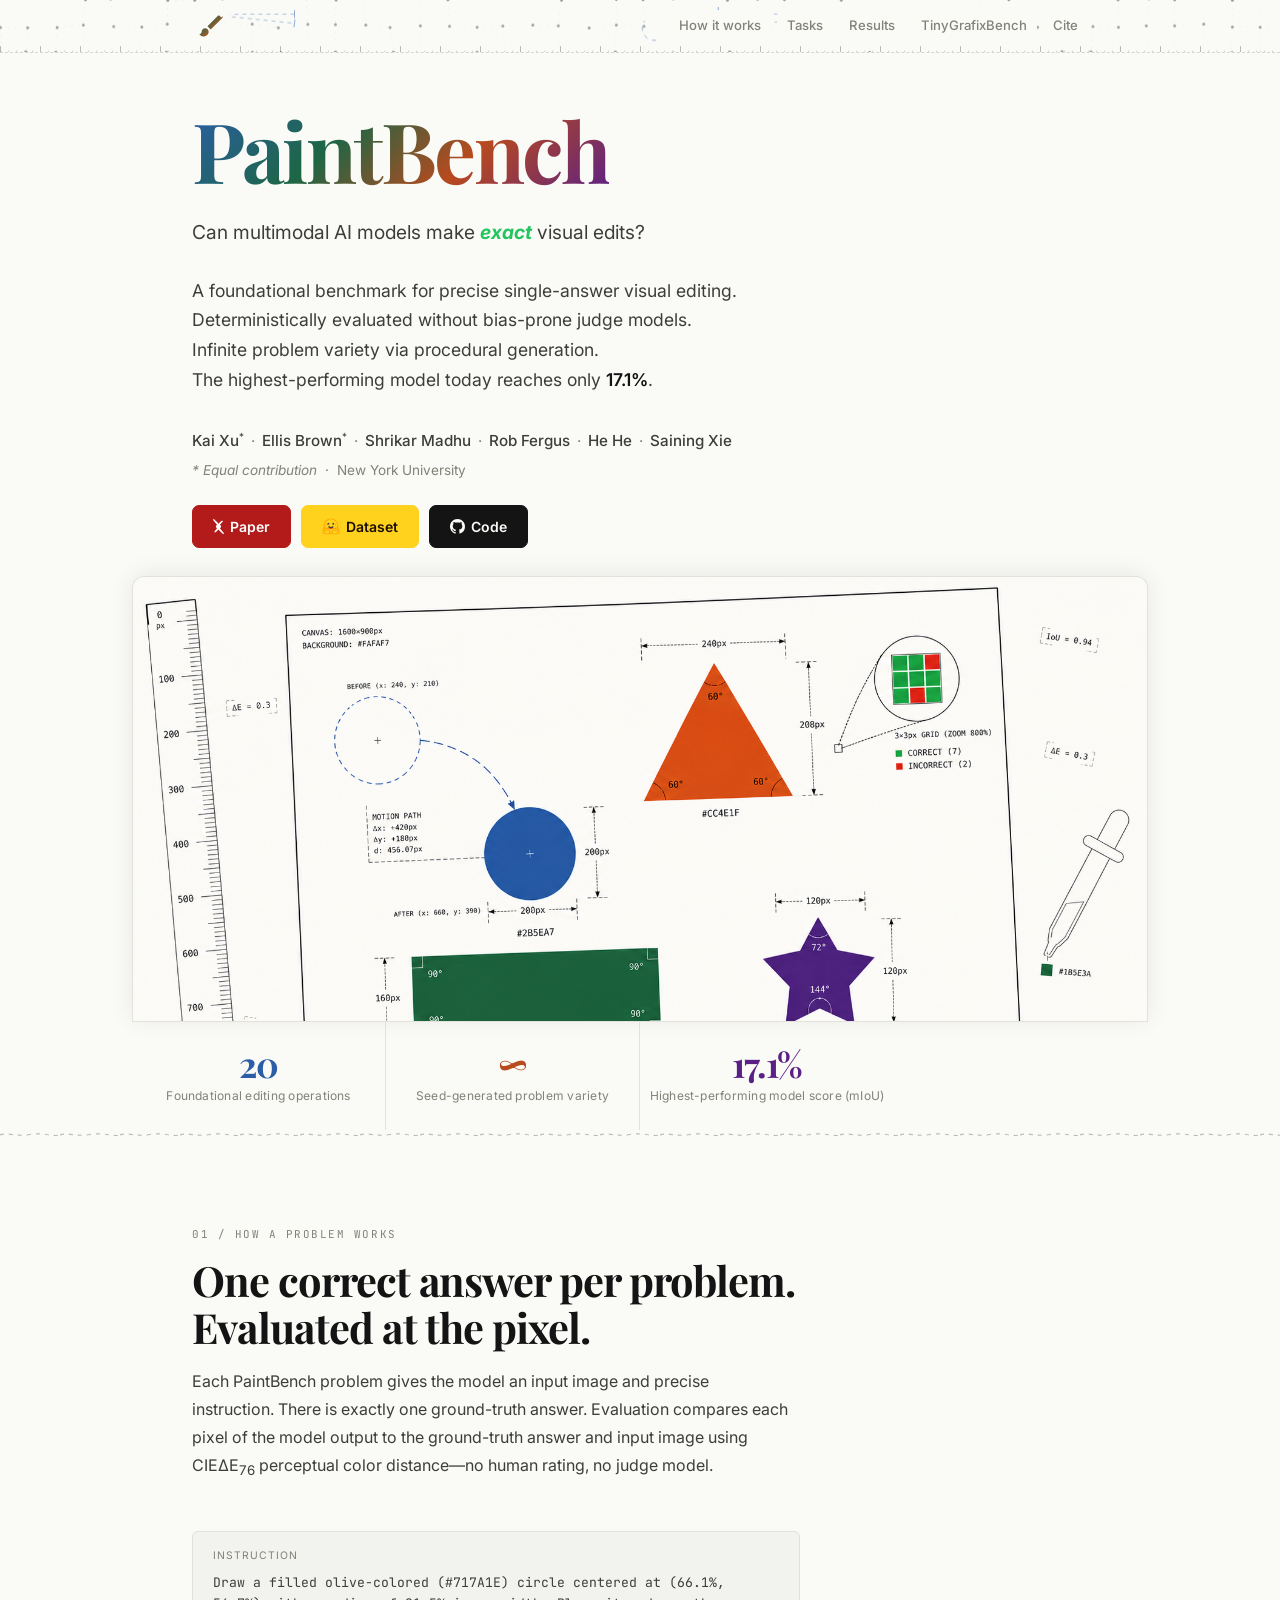
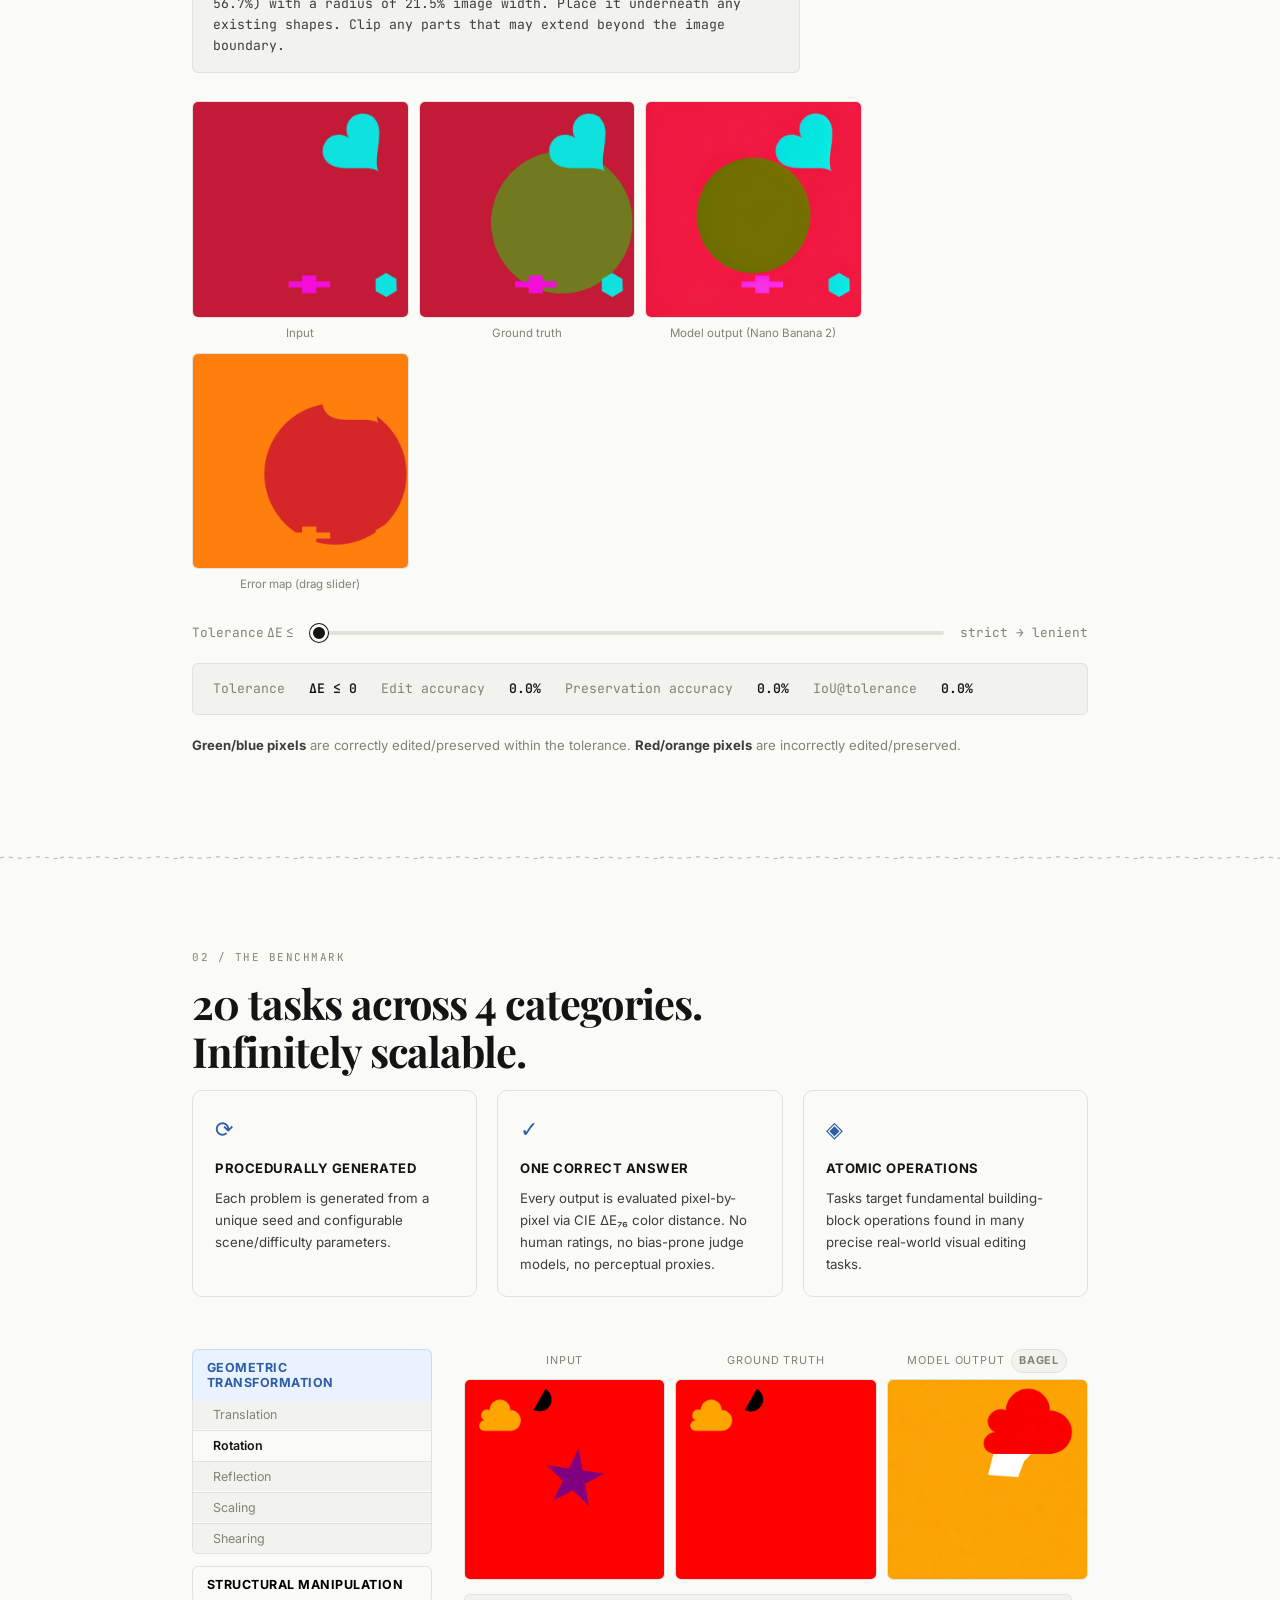
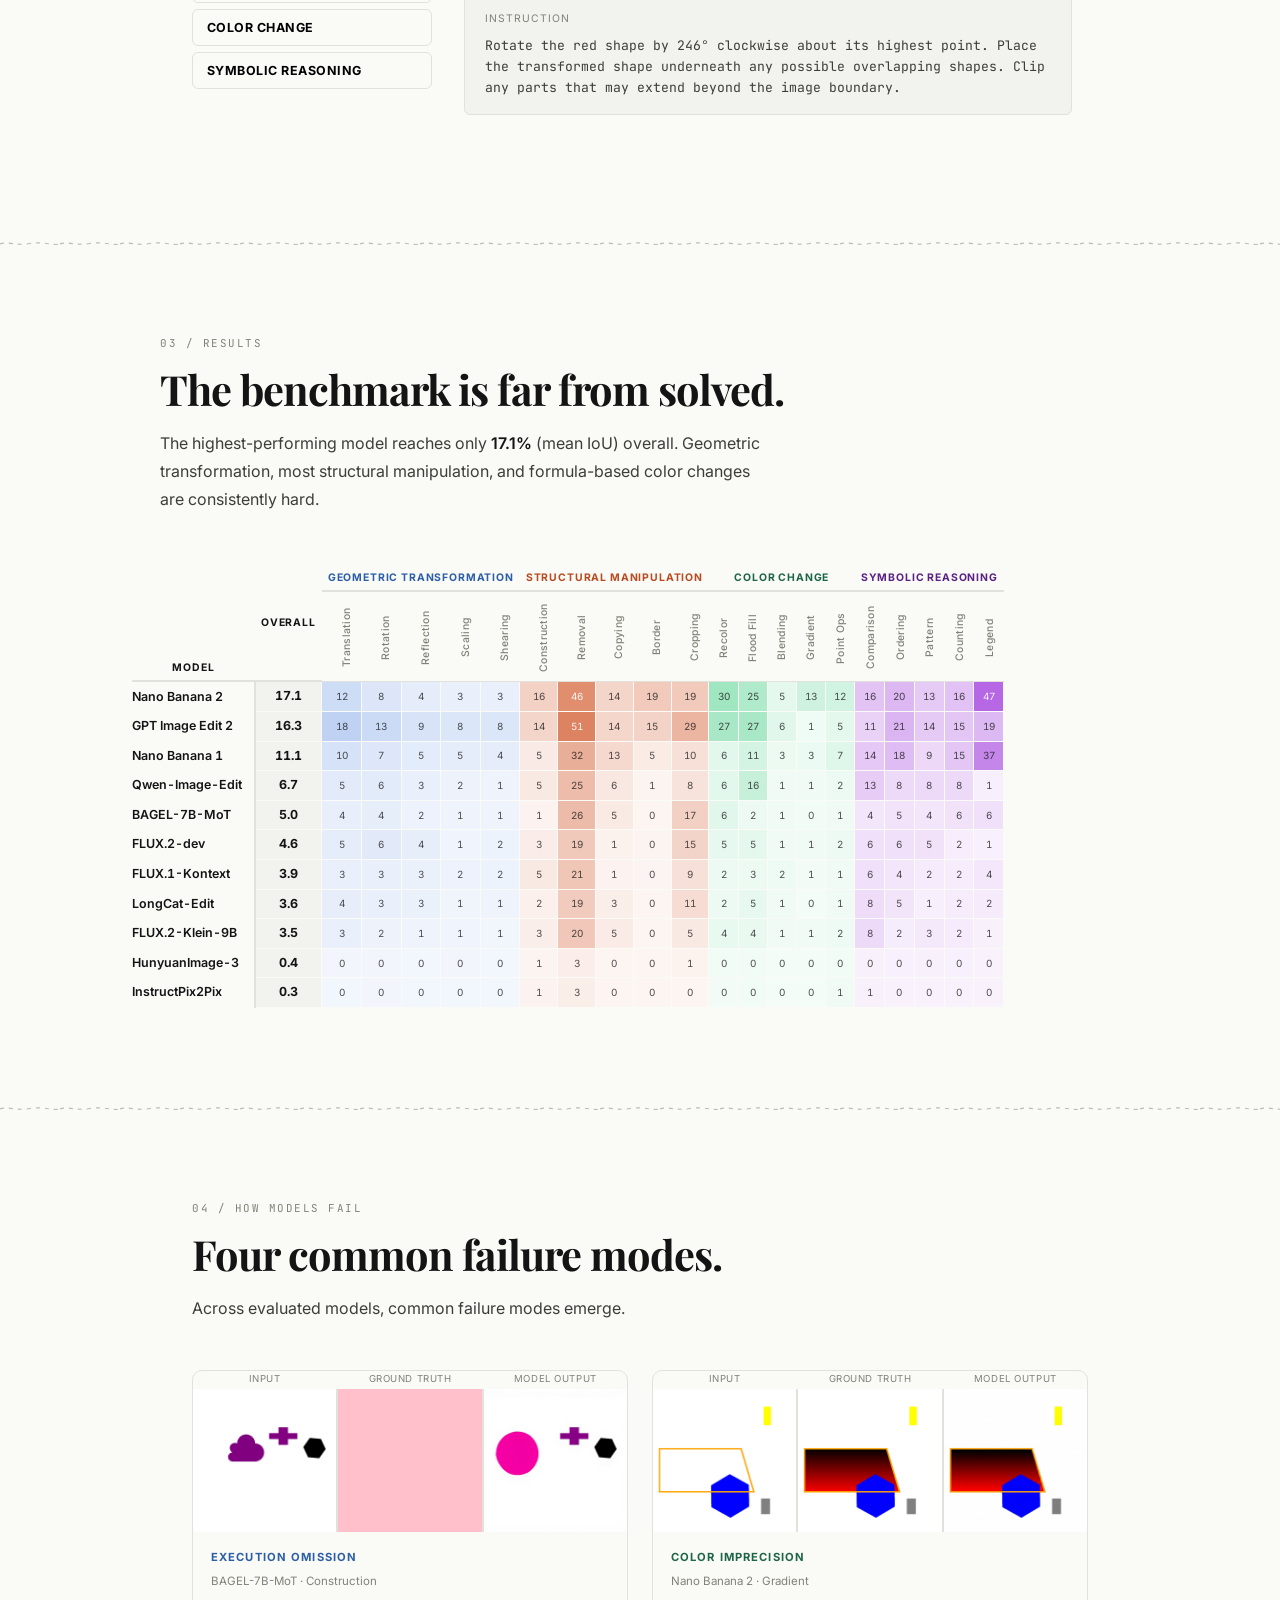
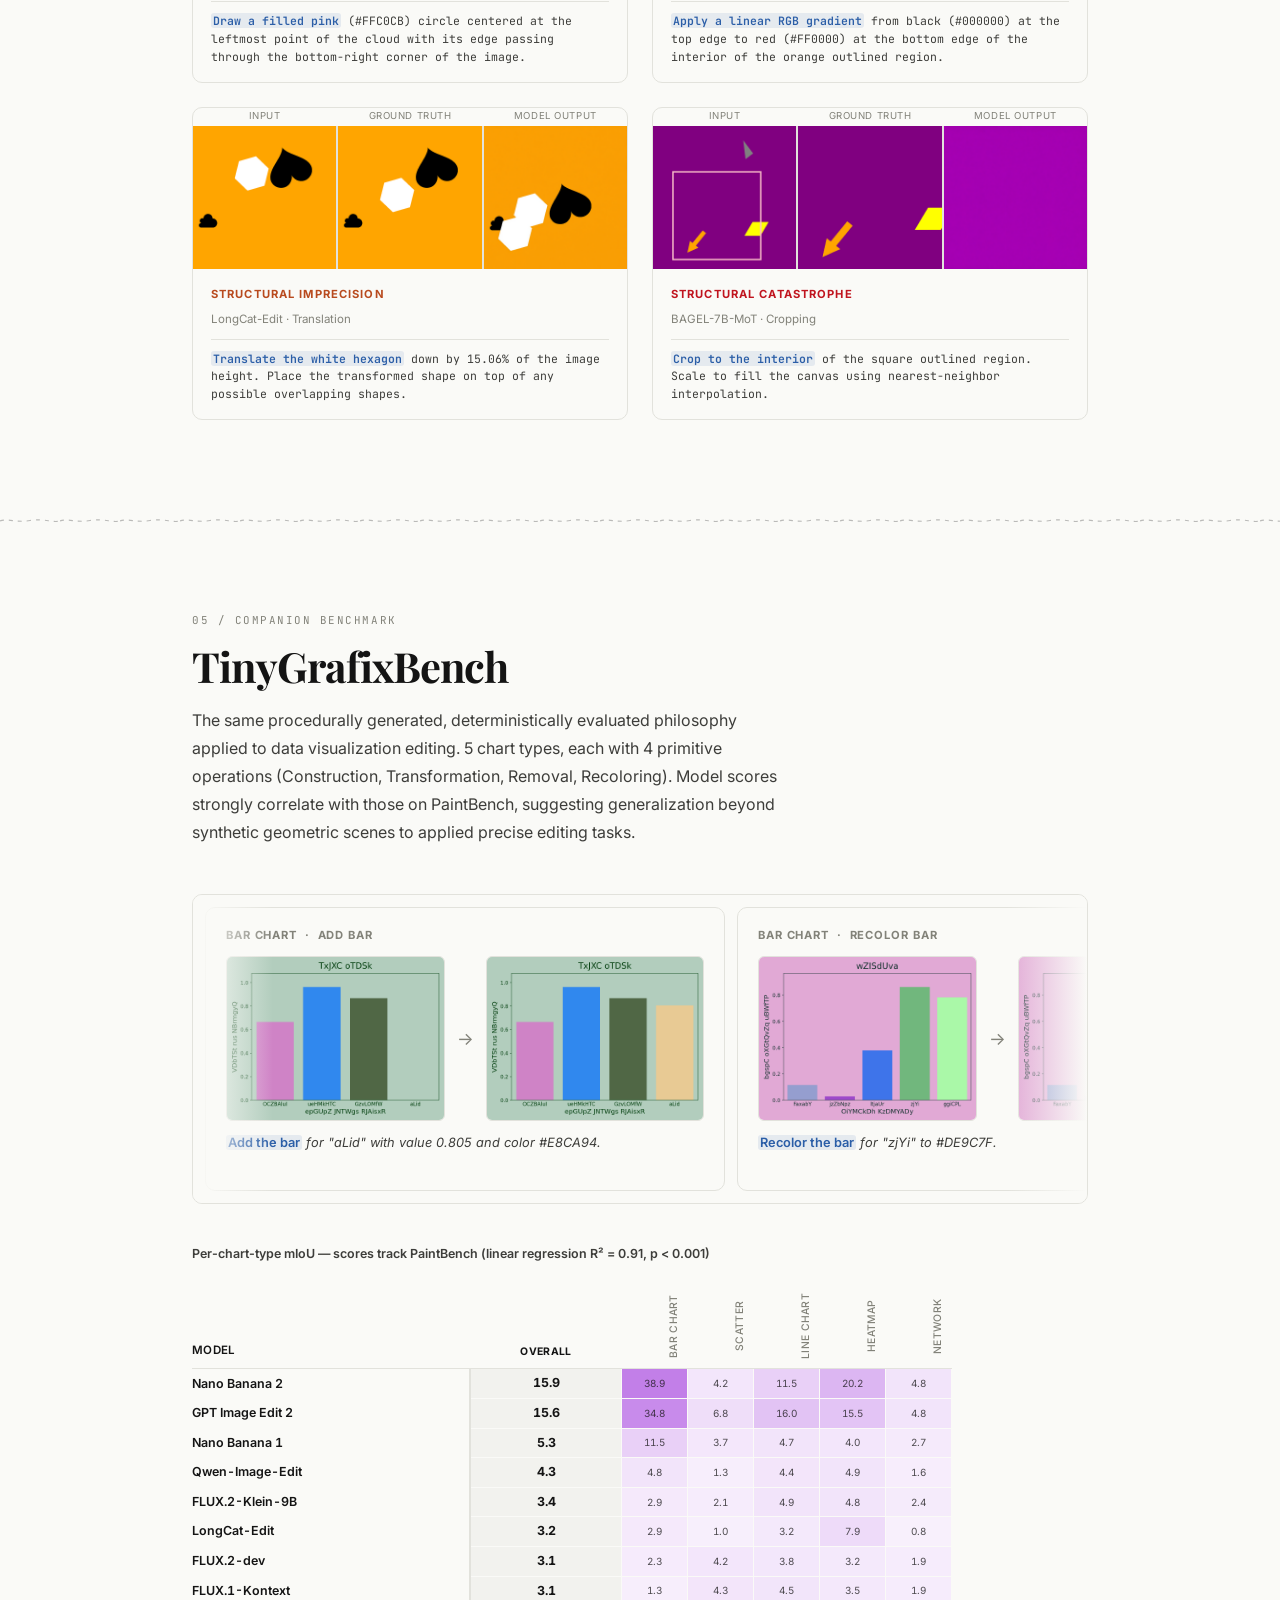
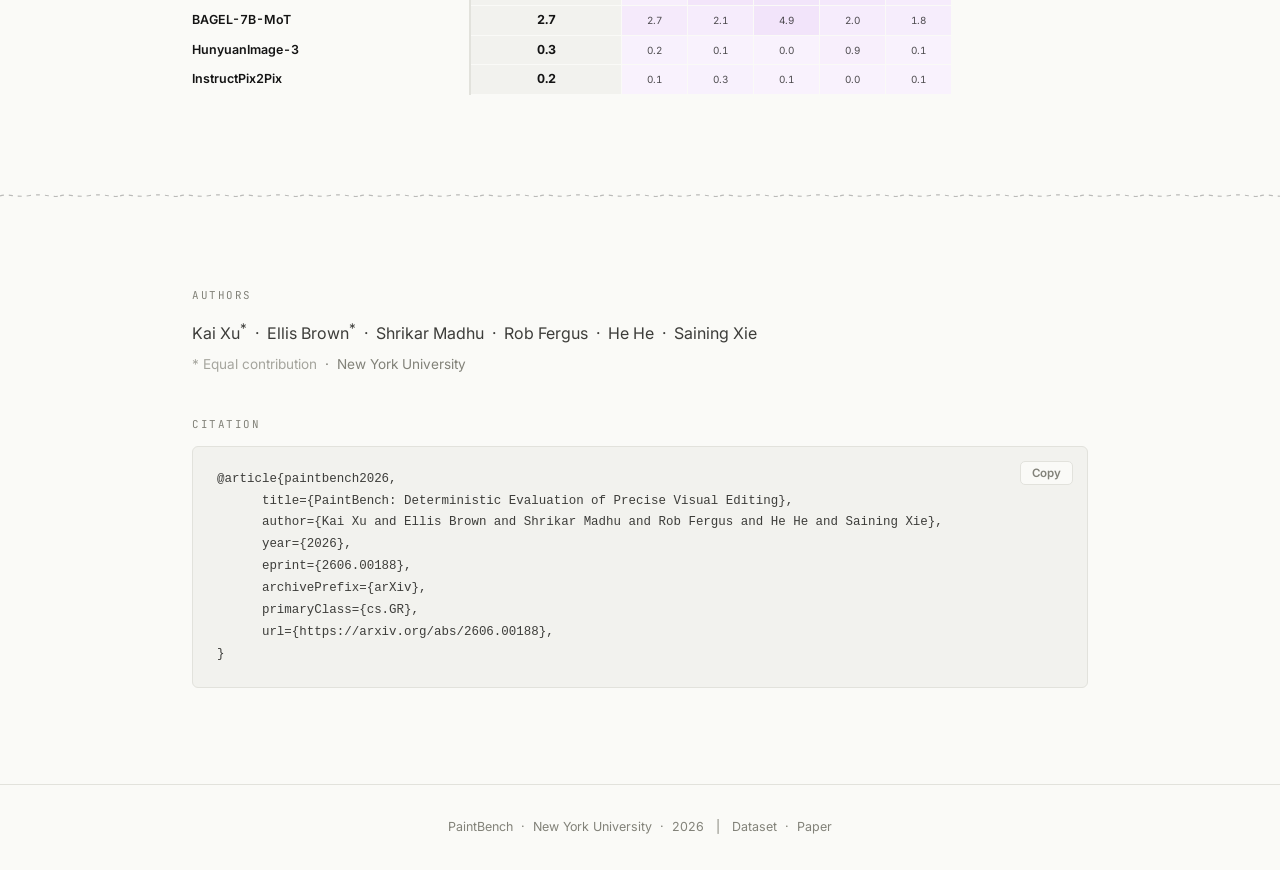
==== commit ed24f127: "fix: change citation type from @misc to @article Co-Authored-By: Claude Sonnet 4.6 <noreply@anthropi" ====
--- a/index.html
+++ b/index.html
@@ -442,7 +442,7 @@
     <div class="sec-num">Citation</div>
     <div class="cite-block">
       <button class="copy-btn" id="copy-btn">Copy</button>
-<pre id="cite-text">@misc{paintbench2026,
+<pre id="cite-text">@article{paintbench2026,
       title={PaintBench: Deterministic Evaluation of Precise Visual Editing},
       author={Kai Xu and Ellis Brown and Shrikar Madhu and Rob Fergus and He He and Saining Xie},
       year={2026},
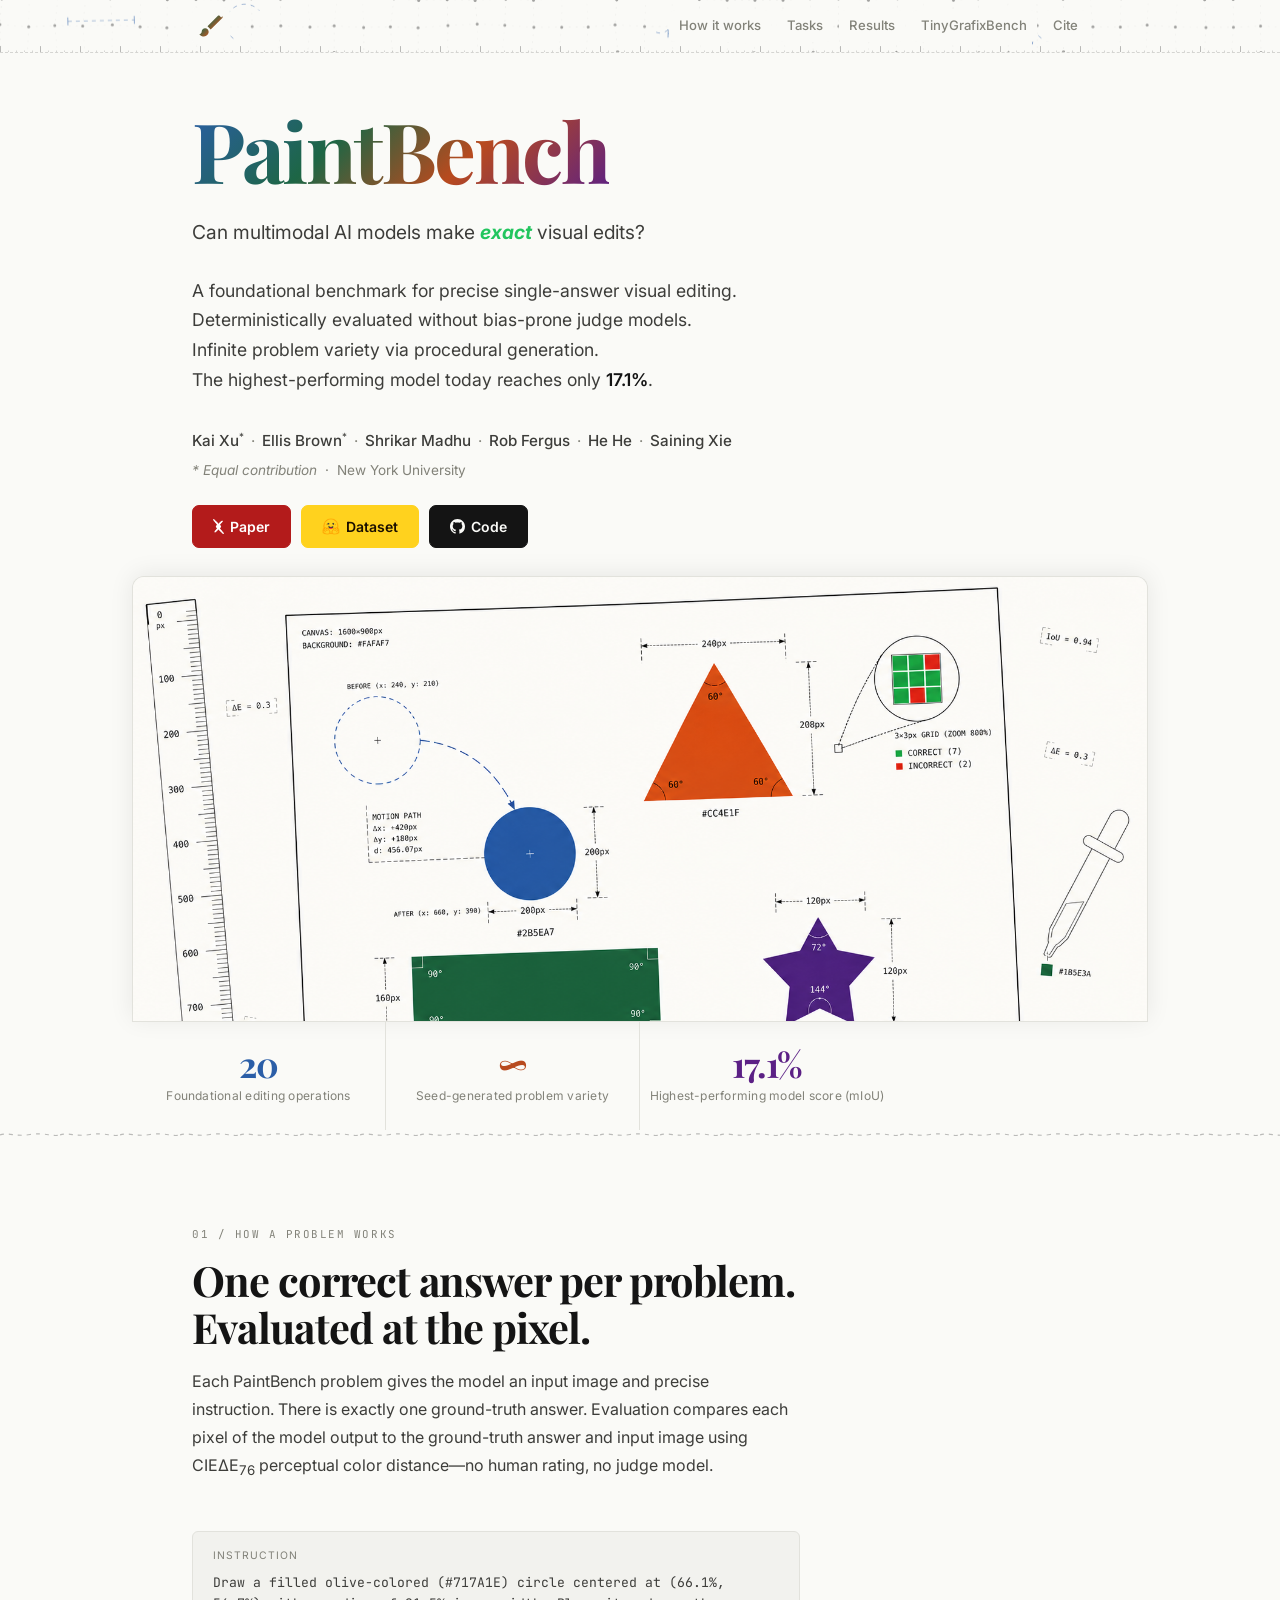
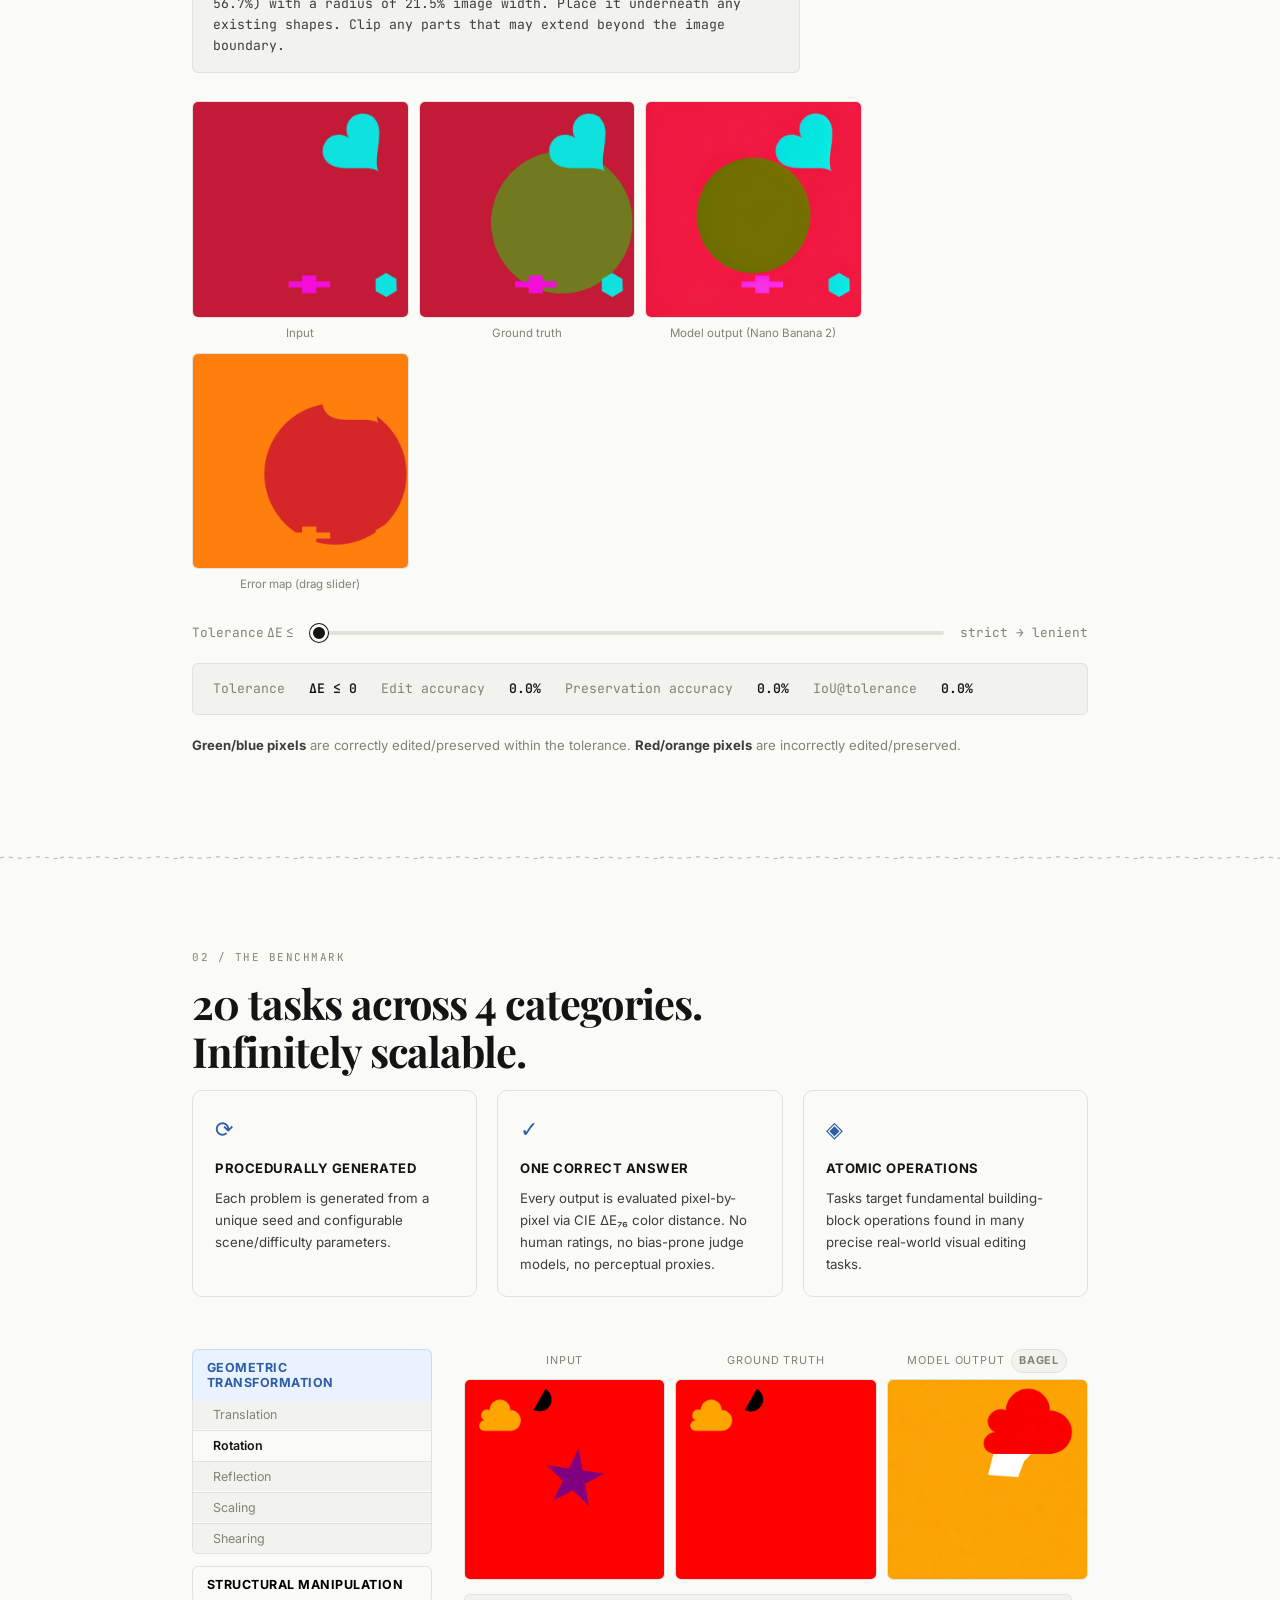
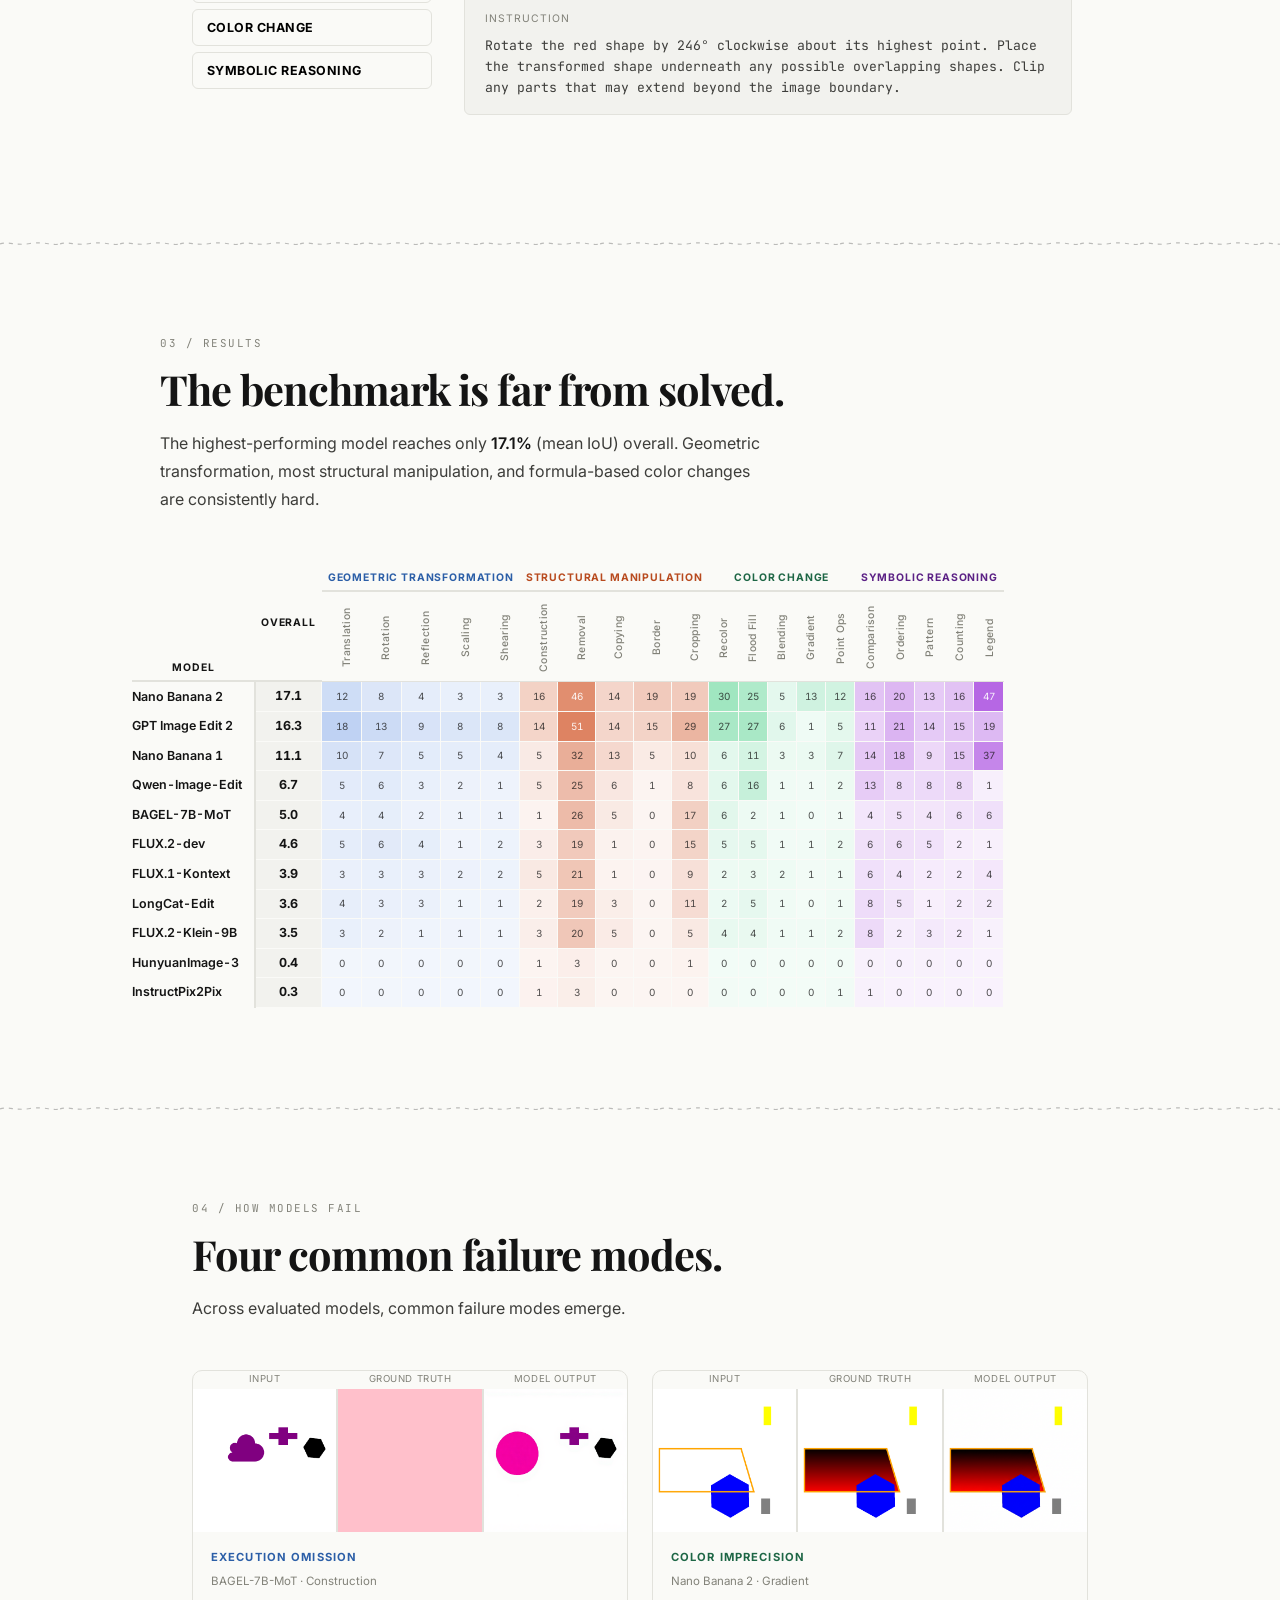
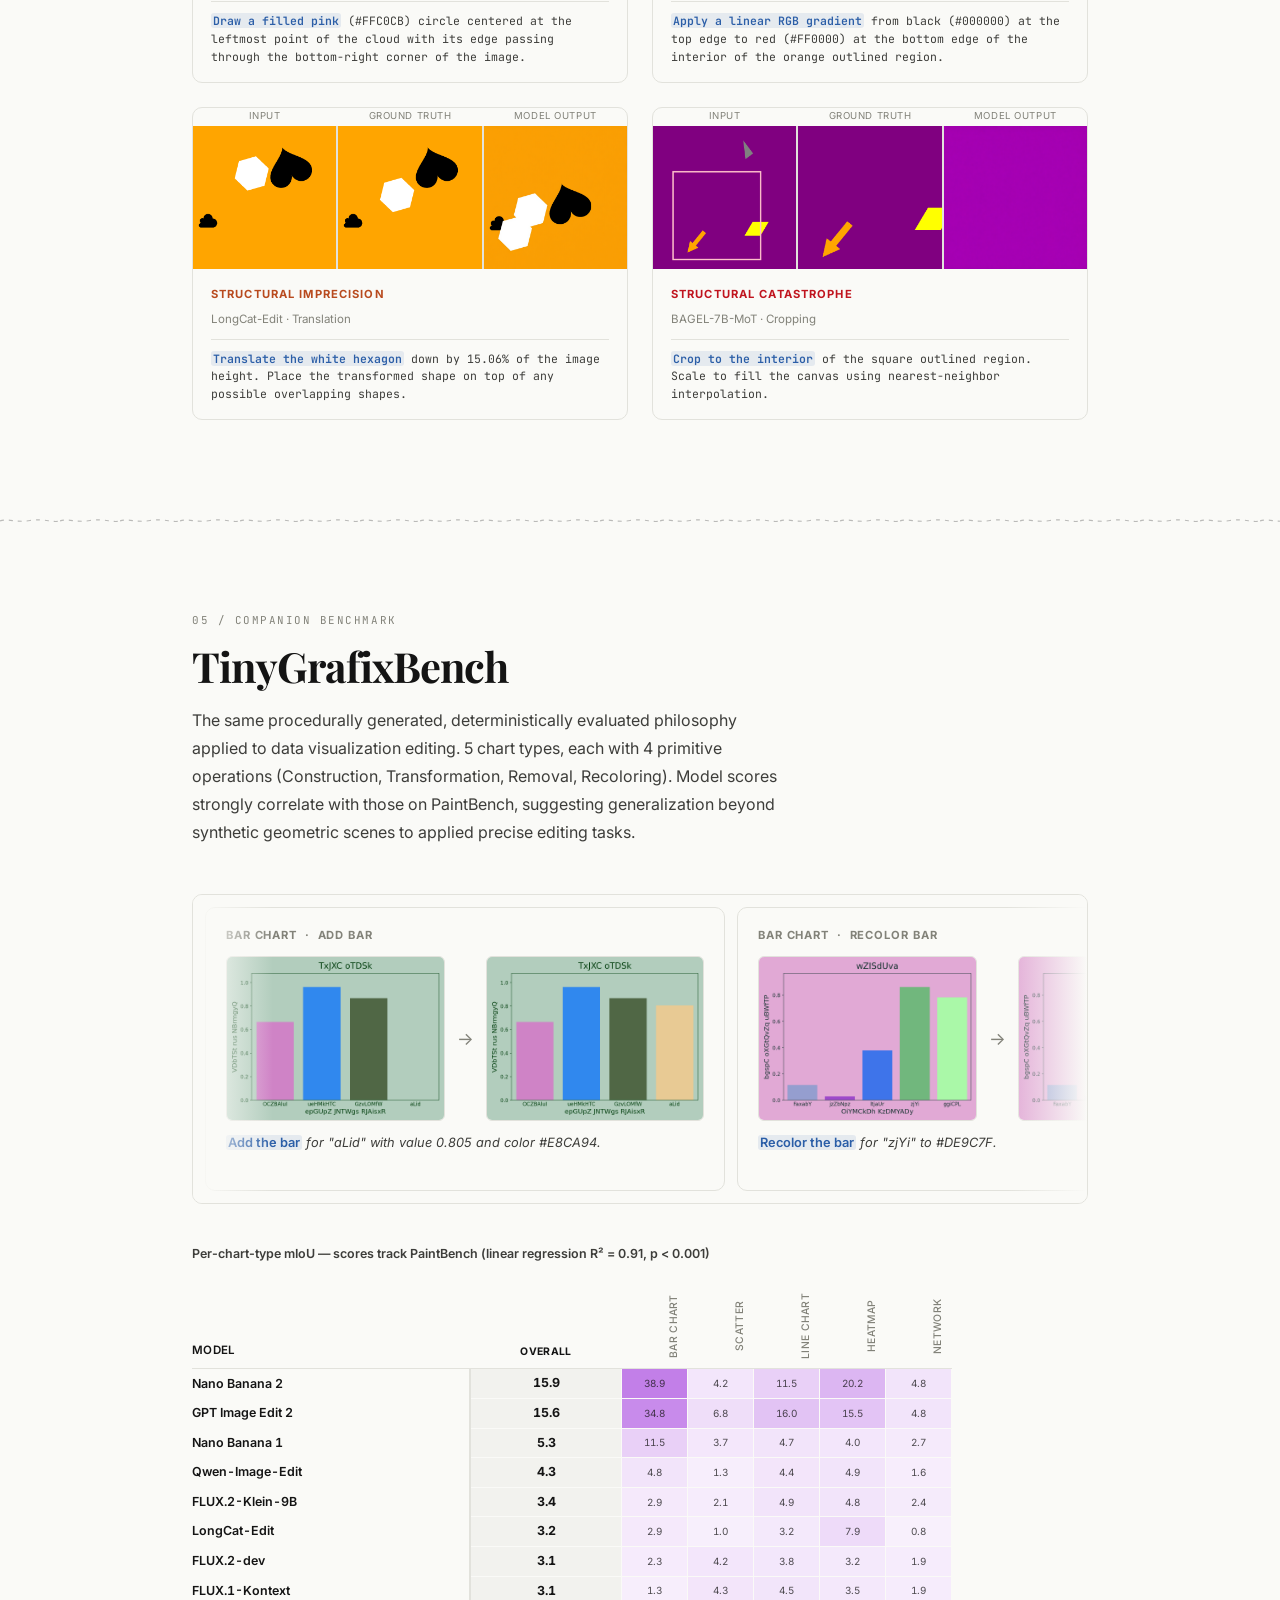
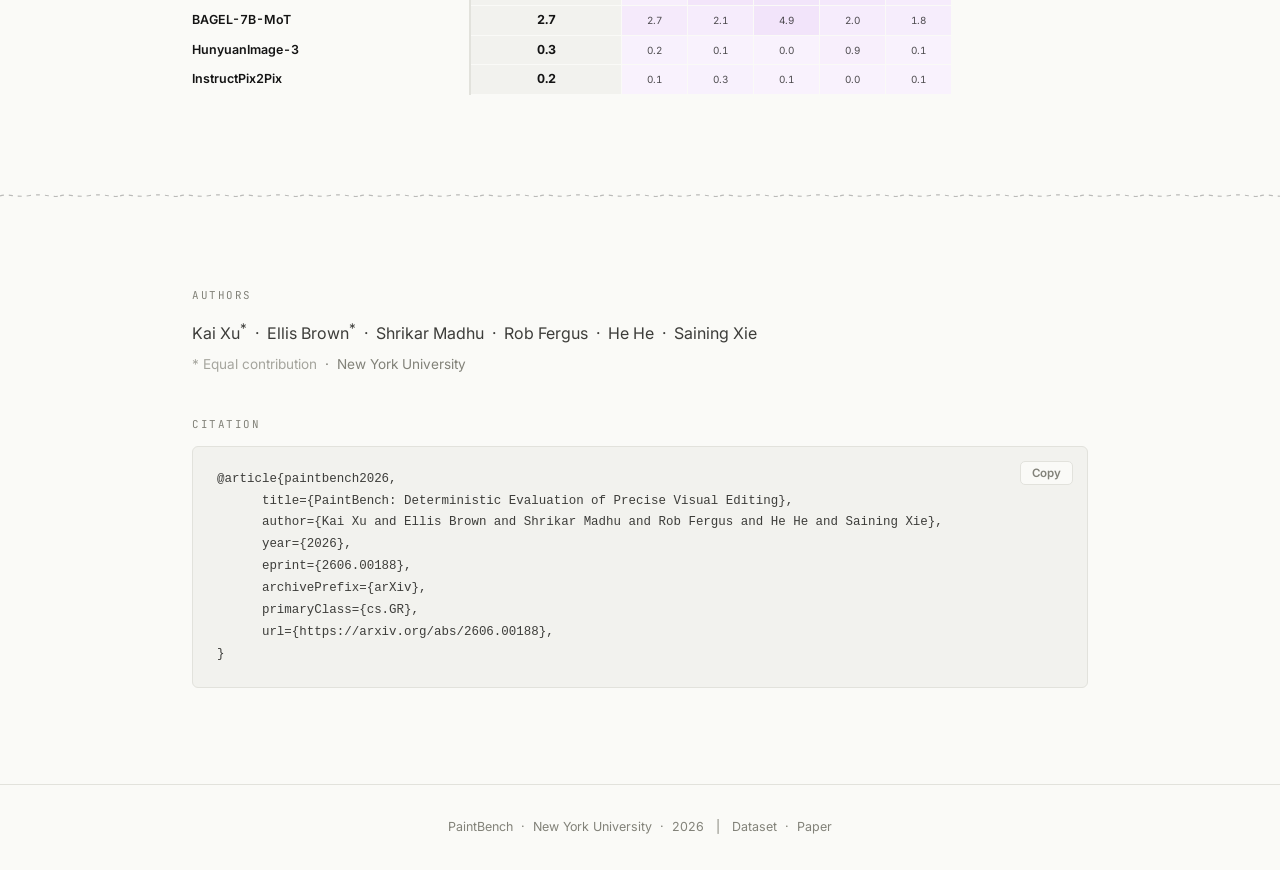
==== commit dd9f6730: "feat: replace failure mode images with hi-res paper versions (1024px) Co-Authored-By: Claude Sonnet " ====
--- a/index.html
+++ b/index.html
@@ -314,8 +314,8 @@
           <span>Input</span><span>Ground Truth</span><span>Model Output</span>
         </div>
         <div class="failure-imgs">
-          <img src="assets/img/fm1_bench_input.png" alt="Input" />
-          <img src="assets/img/fm1_bench_answer.png" alt="Ground truth" />
+          <img src="assets/img/fm1_input.png" alt="Input" />
+          <img src="assets/img/fm1_answer.png" alt="Ground truth" />
           <img src="assets/img/fm1_normalized_output.png" alt="Model output" />
         </div>
         <div class="failure-body">
@@ -333,8 +333,8 @@
           <span>Input</span><span>Ground Truth</span><span>Model Output</span>
         </div>
         <div class="failure-imgs">
-          <img src="assets/img/fm2_bench_input.png" alt="Input" />
-          <img src="assets/img/fm2_bench_answer.png" alt="Ground truth" />
+          <img src="assets/img/fm2_input.png" alt="Input" />
+          <img src="assets/img/fm2_answer.png" alt="Ground truth" />
           <img src="assets/img/fm2_normalized_output.png" alt="Model output" />
         </div>
         <div class="failure-body">
@@ -352,8 +352,8 @@
           <span>Input</span><span>Ground Truth</span><span>Model Output</span>
         </div>
         <div class="failure-imgs">
-          <img src="assets/img/fm3_bench_input.png" alt="Input" />
-          <img src="assets/img/fm3_bench_answer.png" alt="Ground truth" />
+          <img src="assets/img/fm3_input.png" alt="Input" />
+          <img src="assets/img/fm3_answer.png" alt="Ground truth" />
           <img src="assets/img/fm3_normalized_output.png" alt="Model output" />
         </div>
         <div class="failure-body">
@@ -371,8 +371,8 @@
           <span>Input</span><span>Ground Truth</span><span>Model Output</span>
         </div>
         <div class="failure-imgs">
-          <img src="assets/img/fm4_bench_input.png" alt="Input" />
-          <img src="assets/img/fm4_bench_answer.png" alt="Ground truth" />
+          <img src="assets/img/fm4_input.png" alt="Input" />
+          <img src="assets/img/fm4_answer.png" alt="Ground truth" />
           <img src="assets/img/fm4_normalized_output.png" alt="Model output" />
         </div>
         <div class="failure-body">
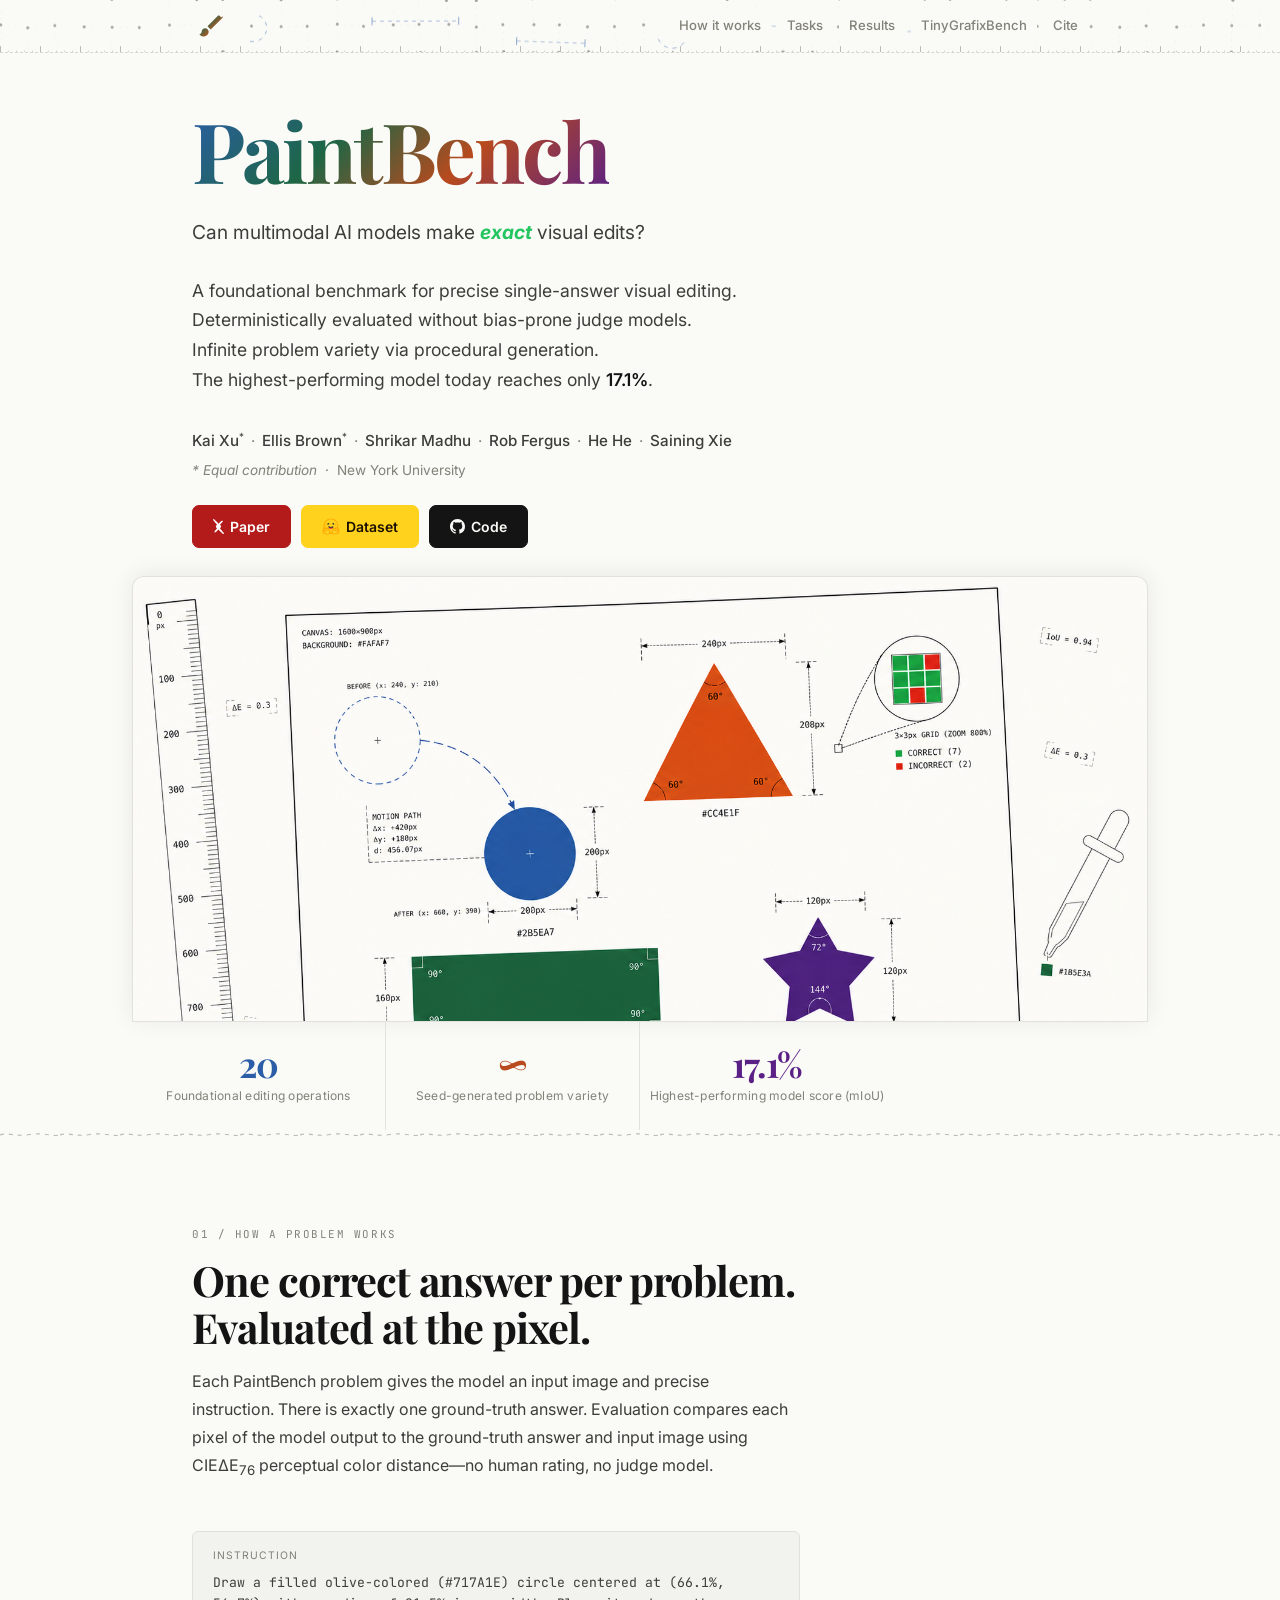
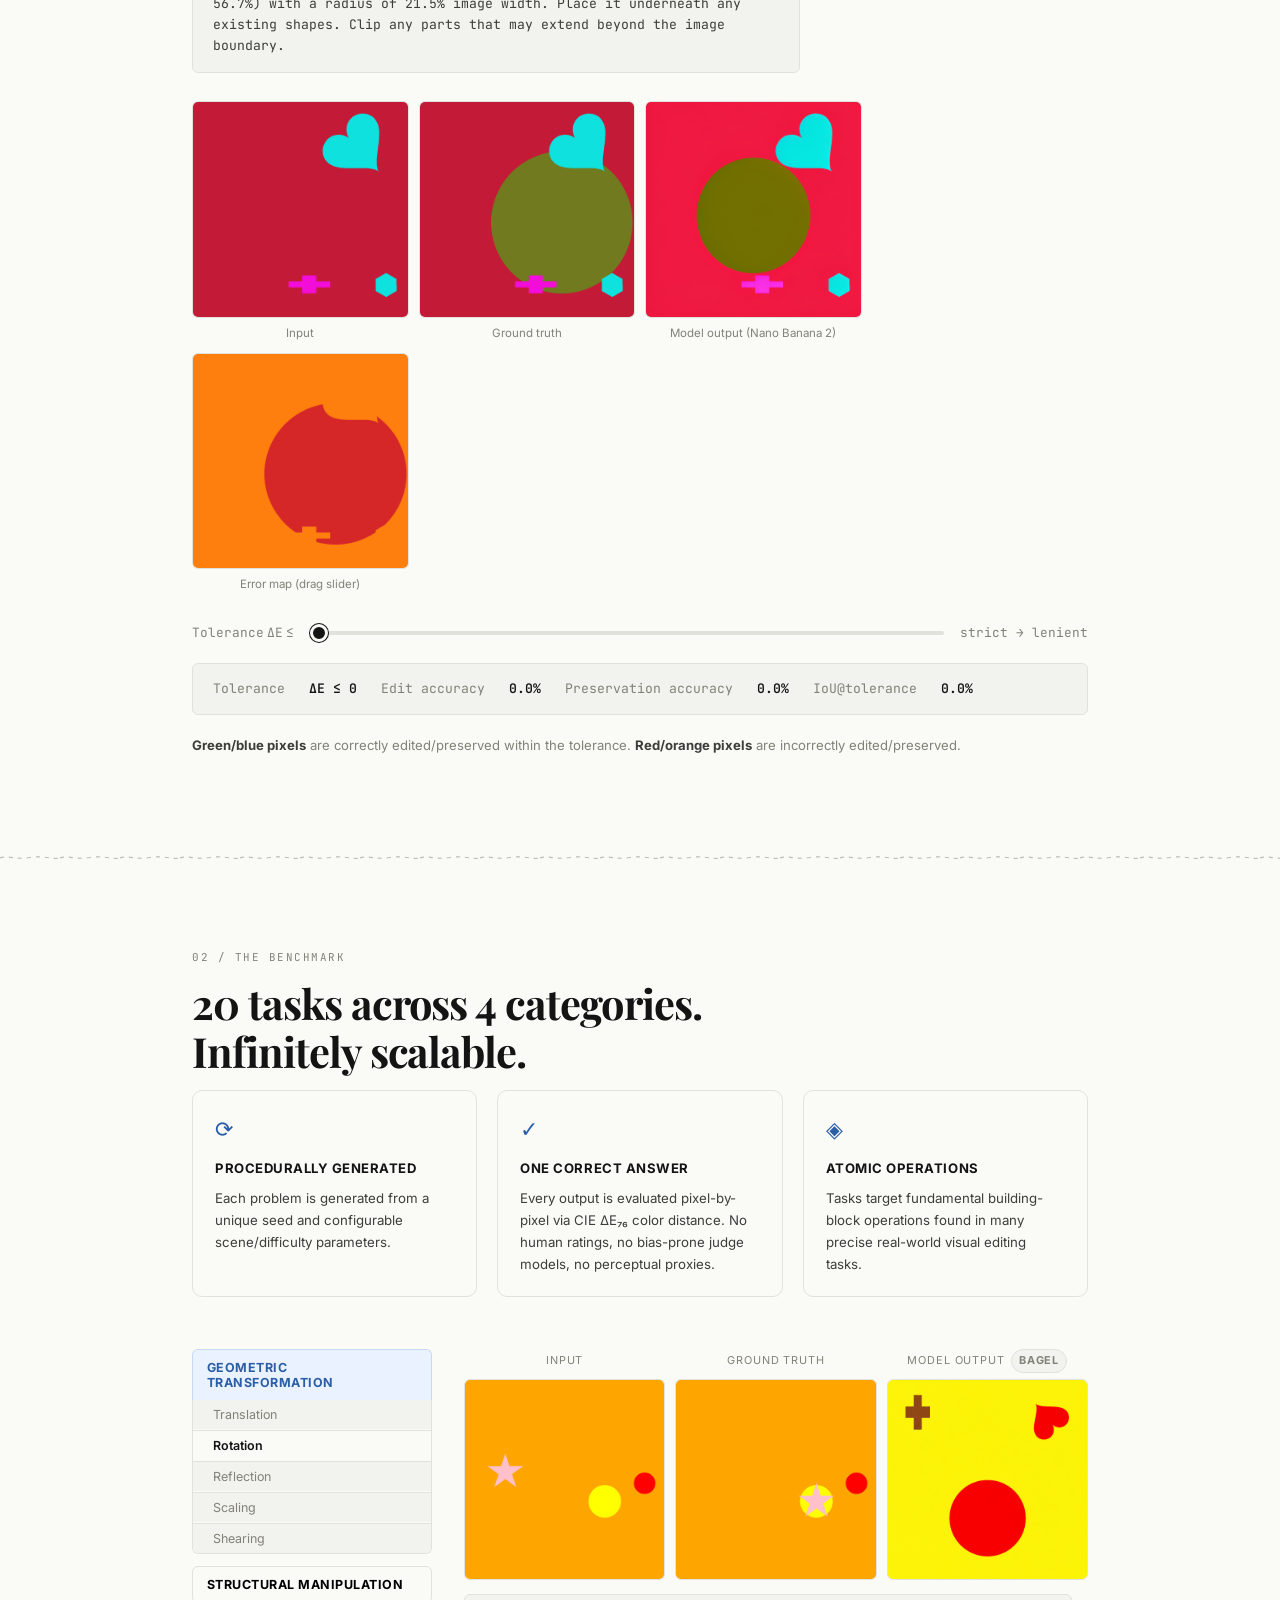
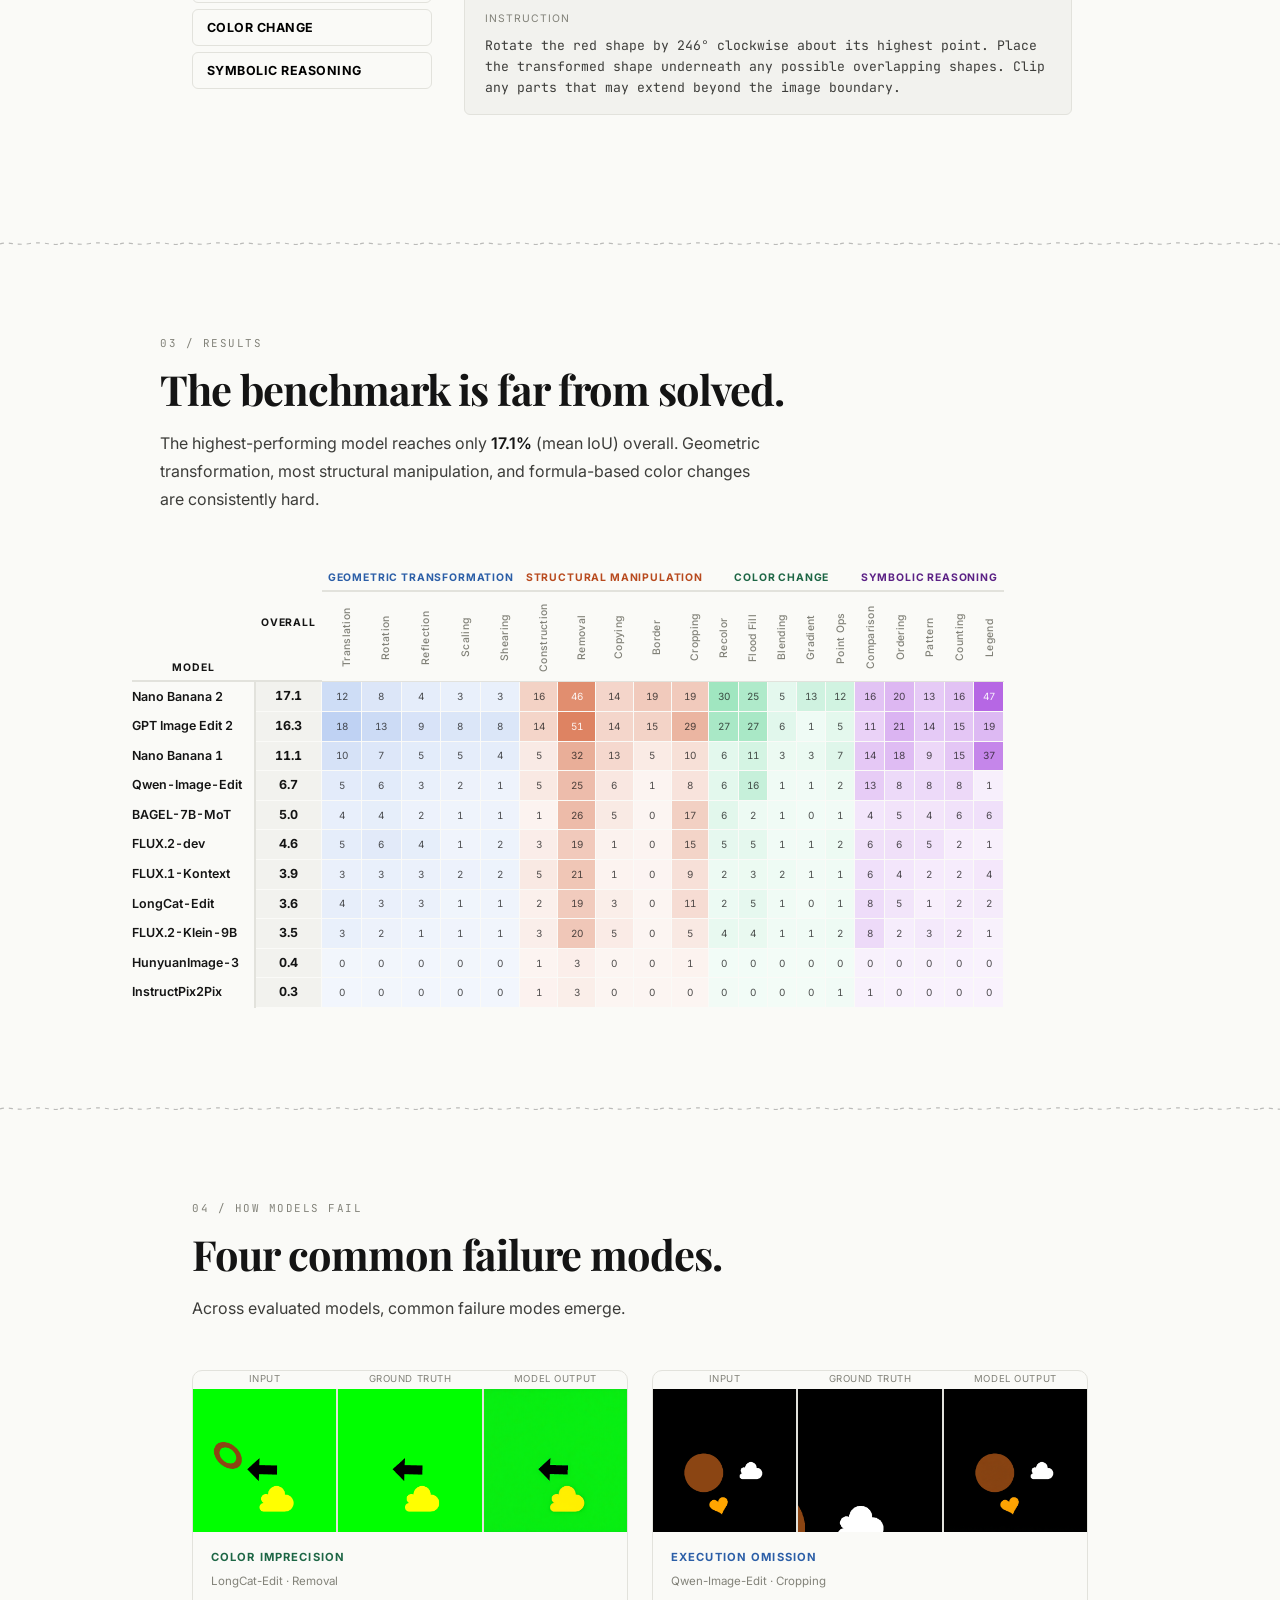
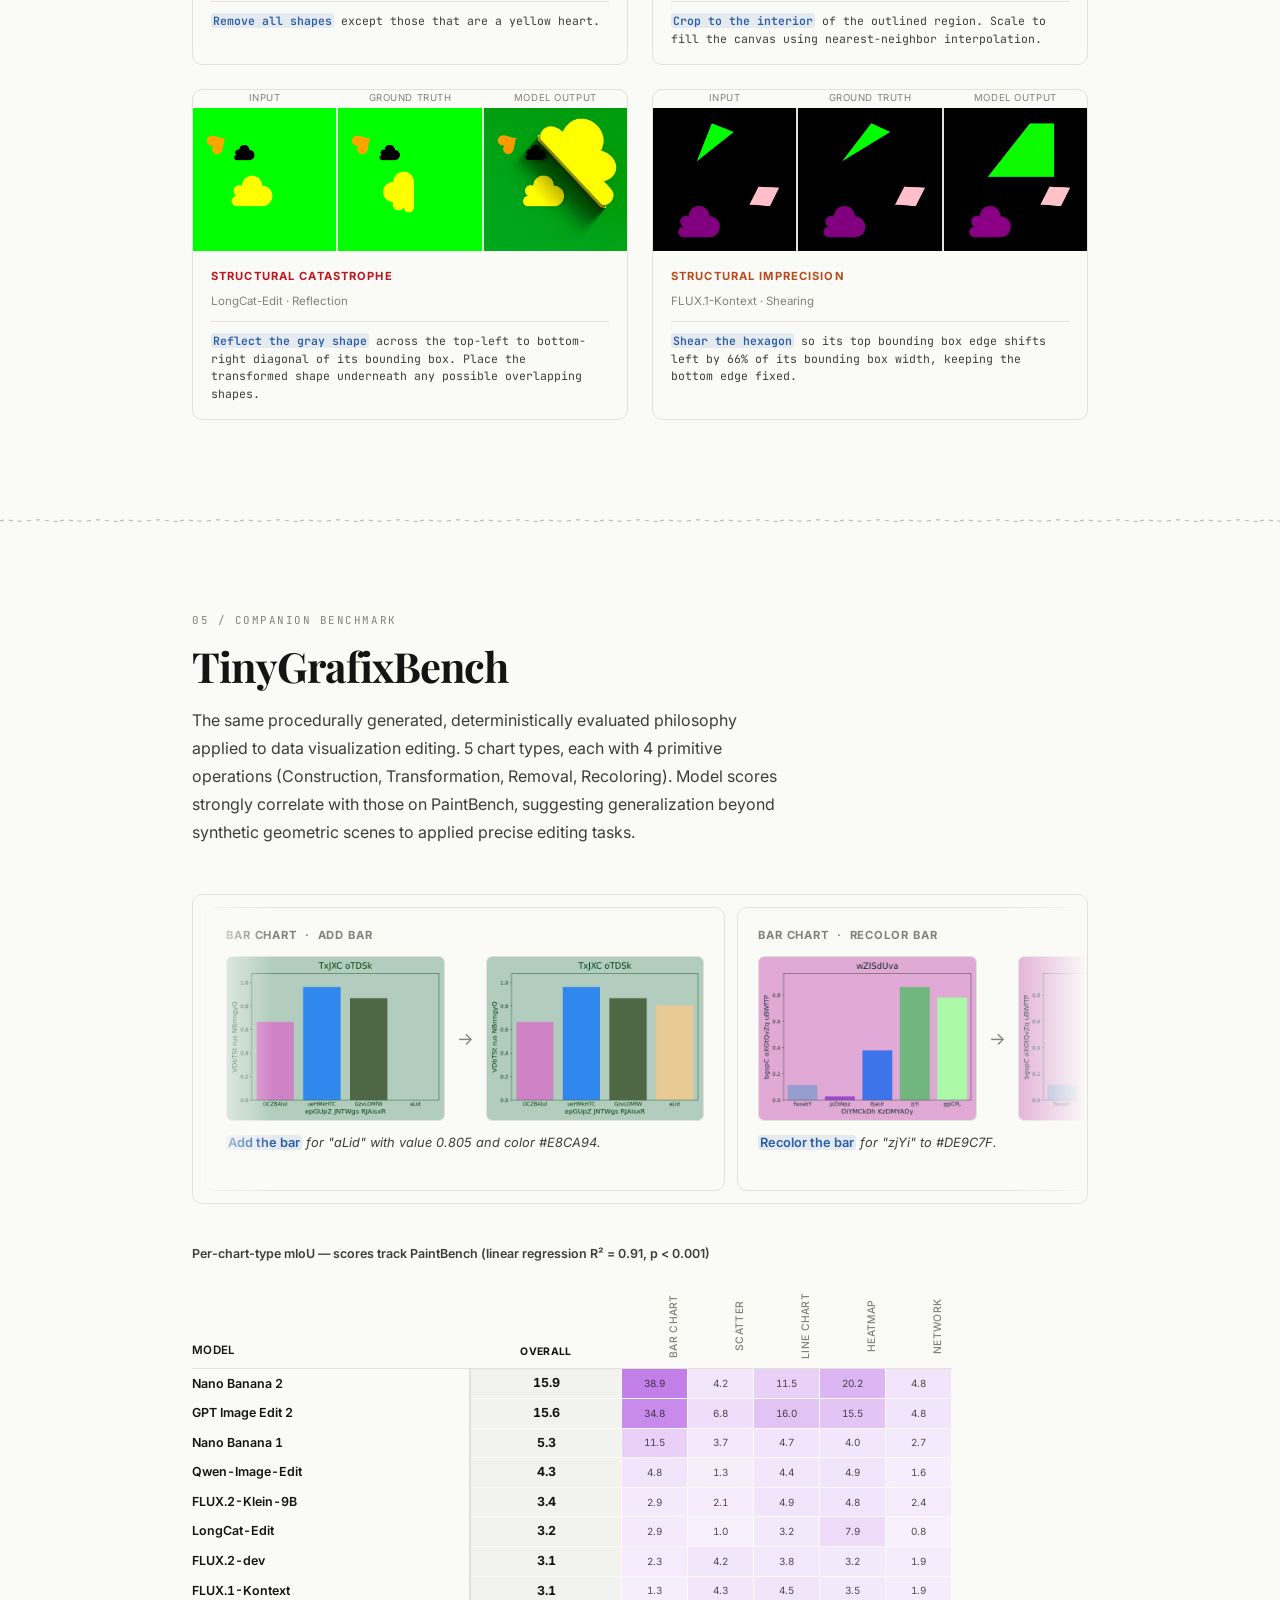
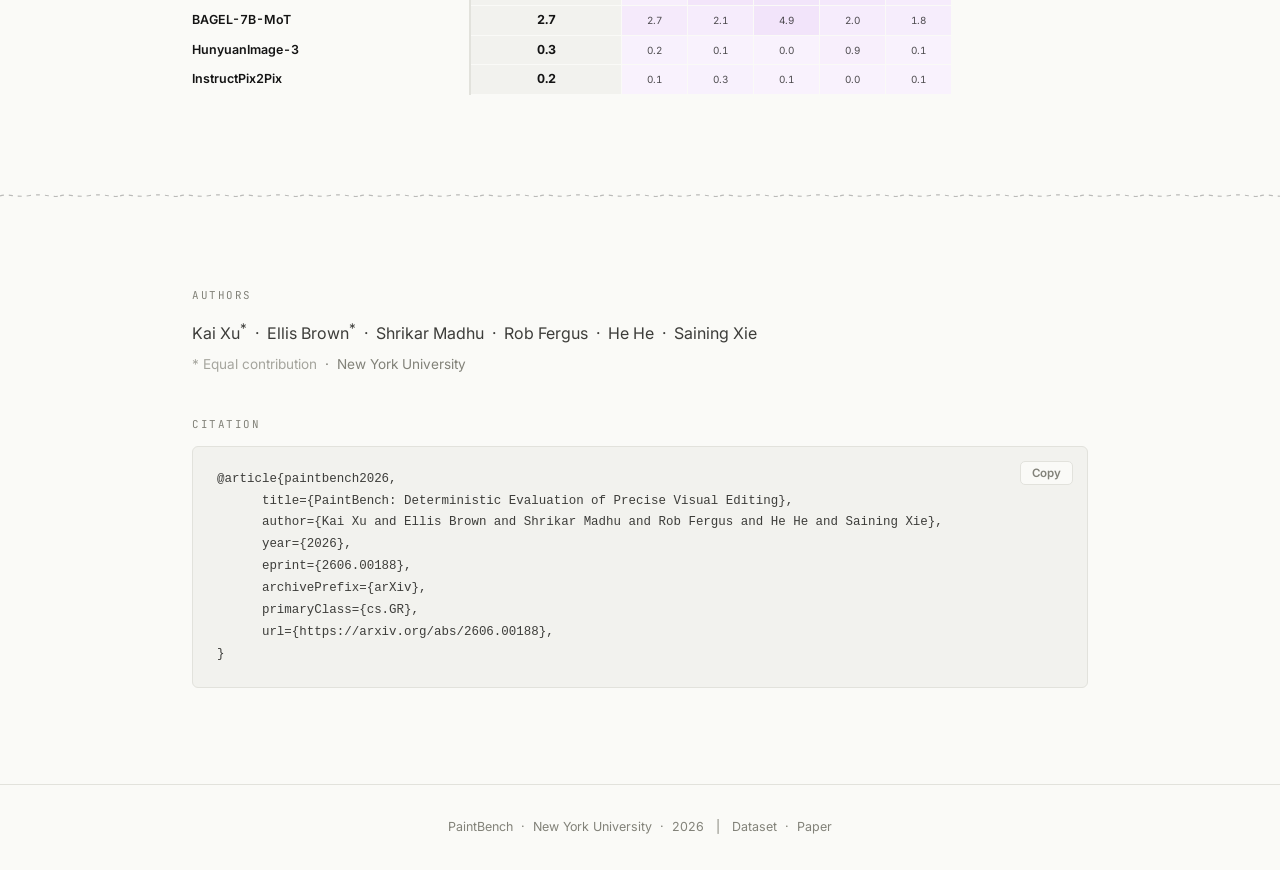
==== commit 91af1704: "feat: replace failure mode examples with actual paper figure images Co-Authored-By: Claude Sonnet 4." ====
--- a/index.html
+++ b/index.html
@@ -314,16 +314,15 @@
           <span>Input</span><span>Ground Truth</span><span>Model Output</span>
         </div>
         <div class="failure-imgs">
-          <img src="assets/img/fm1_input.png" alt="Input" />
-          <img src="assets/img/fm1_answer.png" alt="Ground truth" />
-          <img src="assets/img/fm1_normalized_output.png" alt="Model output" />
+          <img src="assets/img/fm_color_input.png" alt="Input" />
+          <img src="assets/img/fm_color_answer.png" alt="Ground truth" />
+          <img src="assets/img/fm_color_output.png" alt="Model output" />
         </div>
         <div class="failure-body">
-          <div class="failure-mode no-edit">Execution Omission</div>
-          <div class="failure-model">BAGEL-7B-MoT · Construction</div>
+          <div class="failure-mode color-imp">Color Imprecision</div>
+          <div class="failure-model">LongCat-Edit · Removal</div>
           <div class="failure-instr">
-            <mark class="tgb-hl">Draw a filled pink</mark> (#FFC0CB) circle centered at the leftmost point of the cloud
-            with its edge passing through the bottom-right corner of the image.
+            <mark class="tgb-hl">Remove all shapes</mark> except those that are a yellow heart.
           </div>
         </div>
       </div>
@@ -333,16 +332,16 @@
           <span>Input</span><span>Ground Truth</span><span>Model Output</span>
         </div>
         <div class="failure-imgs">
-          <img src="assets/img/fm2_input.png" alt="Input" />
-          <img src="assets/img/fm2_answer.png" alt="Ground truth" />
-          <img src="assets/img/fm2_normalized_output.png" alt="Model output" />
+          <img src="assets/img/fm_omission_input.png" alt="Input" />
+          <img src="assets/img/fm_omission_answer.png" alt="Ground truth" />
+          <img src="assets/img/fm_omission_output.png" alt="Model output" />
         </div>
         <div class="failure-body">
-          <div class="failure-mode color-imp">Color Imprecision</div>
-          <div class="failure-model">Nano Banana 2 · Gradient</div>
+          <div class="failure-mode no-edit">Execution Omission</div>
+          <div class="failure-model">Qwen-Image-Edit · Cropping</div>
           <div class="failure-instr">
-            <mark class="tgb-hl">Apply a linear RGB gradient</mark> from black (#000000) at the top edge to
-            red (#FF0000) at the bottom edge of the interior of the orange outlined region.
+            <mark class="tgb-hl">Crop to the interior</mark> of the outlined region.
+            Scale to fill the canvas using nearest-neighbor interpolation.
           </div>
         </div>
       </div>
@@ -352,16 +351,16 @@
           <span>Input</span><span>Ground Truth</span><span>Model Output</span>
         </div>
         <div class="failure-imgs">
-          <img src="assets/img/fm3_input.png" alt="Input" />
-          <img src="assets/img/fm3_answer.png" alt="Ground truth" />
-          <img src="assets/img/fm3_normalized_output.png" alt="Model output" />
+          <img src="assets/img/fm_catastrophe_input.png" alt="Input" />
+          <img src="assets/img/fm_catastrophe_answer.png" alt="Ground truth" />
+          <img src="assets/img/fm_catastrophe_output.png" alt="Model output" />
         </div>
         <div class="failure-body">
-          <div class="failure-mode struct-imp">Structural Imprecision</div>
-          <div class="failure-model">LongCat-Edit · Translation</div>
+          <div class="failure-mode catastroph">Structural Catastrophe</div>
+          <div class="failure-model">LongCat-Edit · Reflection</div>
           <div class="failure-instr">
-            <mark class="tgb-hl">Translate the white hexagon</mark> down by 15.06% of the image height.
-            Place the transformed shape on top of any possible overlapping shapes.
+            <mark class="tgb-hl">Reflect the gray shape</mark> across the top-left to bottom-right diagonal of its bounding box.
+            Place the transformed shape underneath any possible overlapping shapes.
           </div>
         </div>
       </div>
@@ -371,16 +370,15 @@
           <span>Input</span><span>Ground Truth</span><span>Model Output</span>
         </div>
         <div class="failure-imgs">
-          <img src="assets/img/fm4_input.png" alt="Input" />
-          <img src="assets/img/fm4_answer.png" alt="Ground truth" />
-          <img src="assets/img/fm4_normalized_output.png" alt="Model output" />
+          <img src="assets/img/fm_misalignment_input.png" alt="Input" />
+          <img src="assets/img/fm_misalignment_answer.png" alt="Ground truth" />
+          <img src="assets/img/fm_misalignment_output.png" alt="Model output" />
         </div>
         <div class="failure-body">
-          <div class="failure-mode catastroph">Structural Catastrophe</div>
-          <div class="failure-model">BAGEL-7B-MoT · Cropping</div>
+          <div class="failure-mode struct-imp">Structural Imprecision</div>
+          <div class="failure-model">FLUX.1-Kontext · Shearing</div>
           <div class="failure-instr">
-            <mark class="tgb-hl">Crop to the interior</mark> of the square outlined region.
-            Scale to fill the canvas using nearest-neighbor interpolation.
+            <mark class="tgb-hl">Shear the hexagon</mark> so its top bounding box edge shifts left by 66% of its bounding box width, keeping the bottom edge fixed.
           </div>
         </div>
       </div>
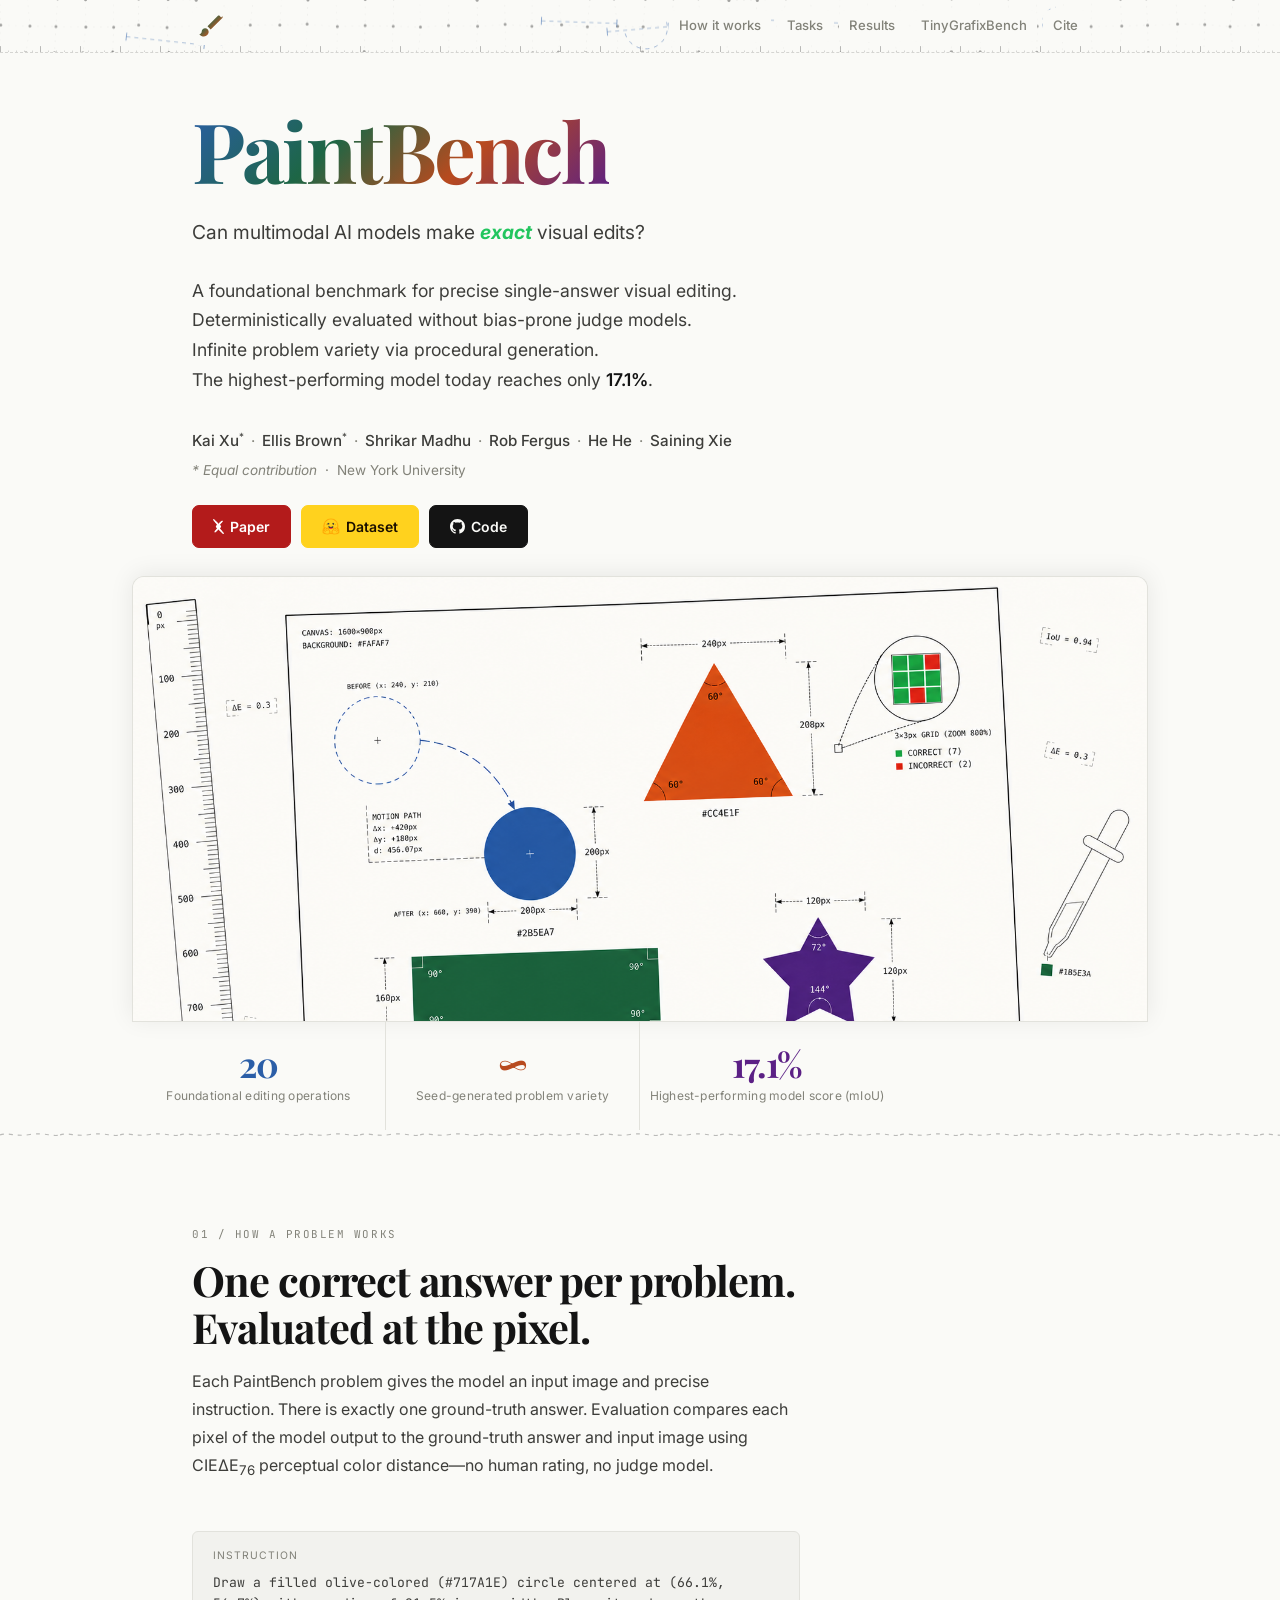
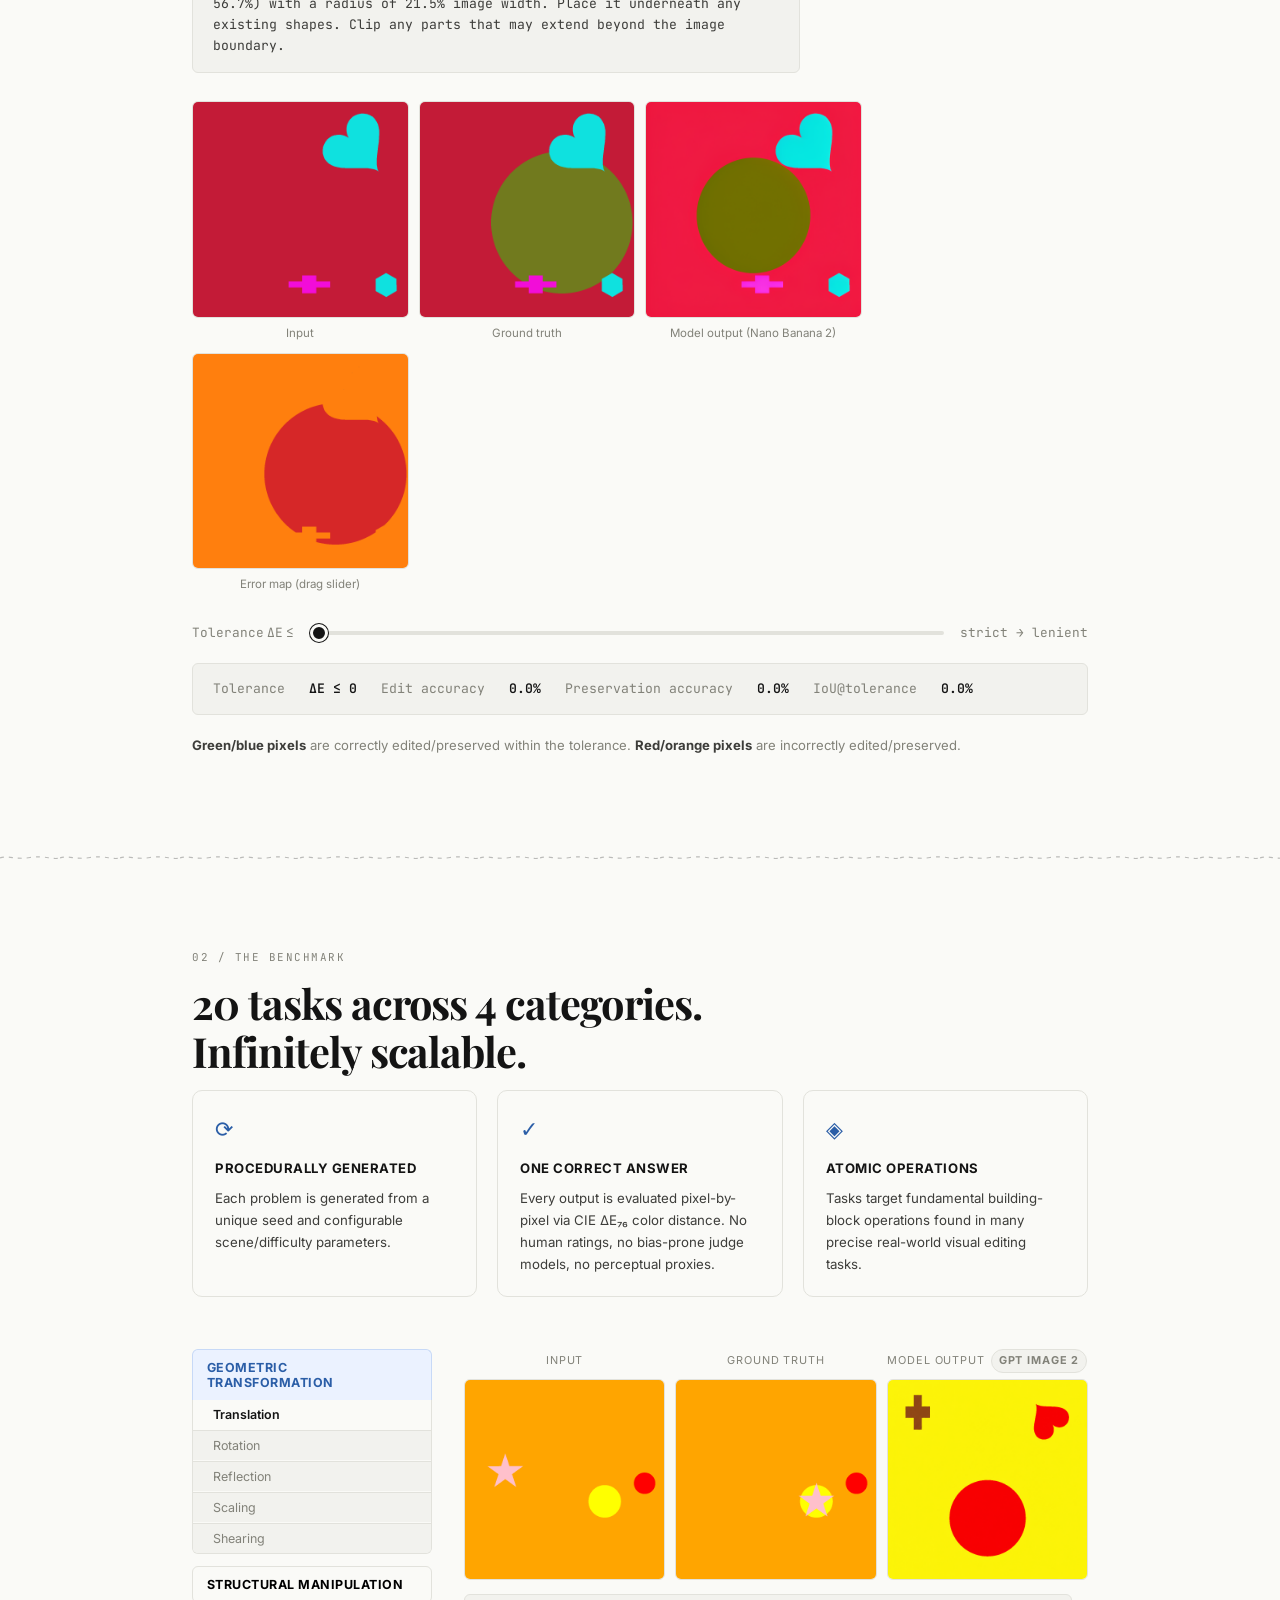
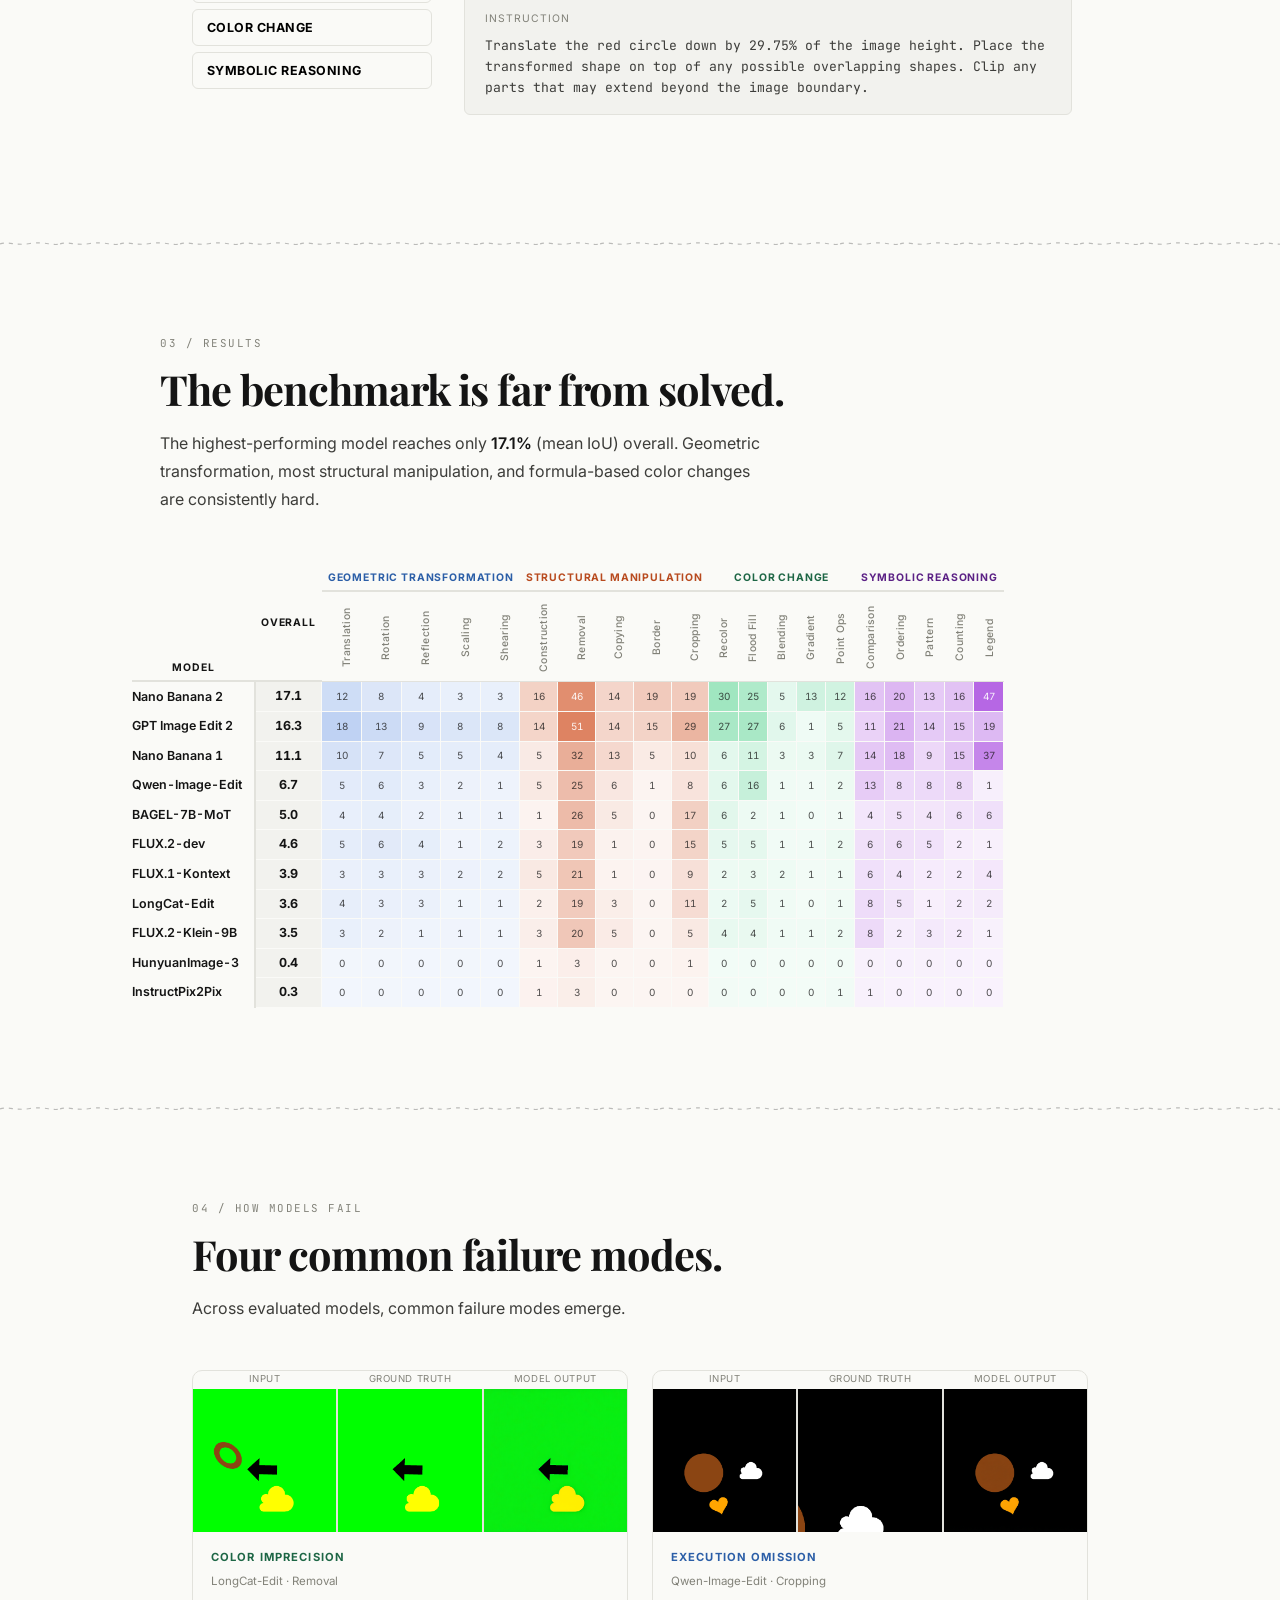
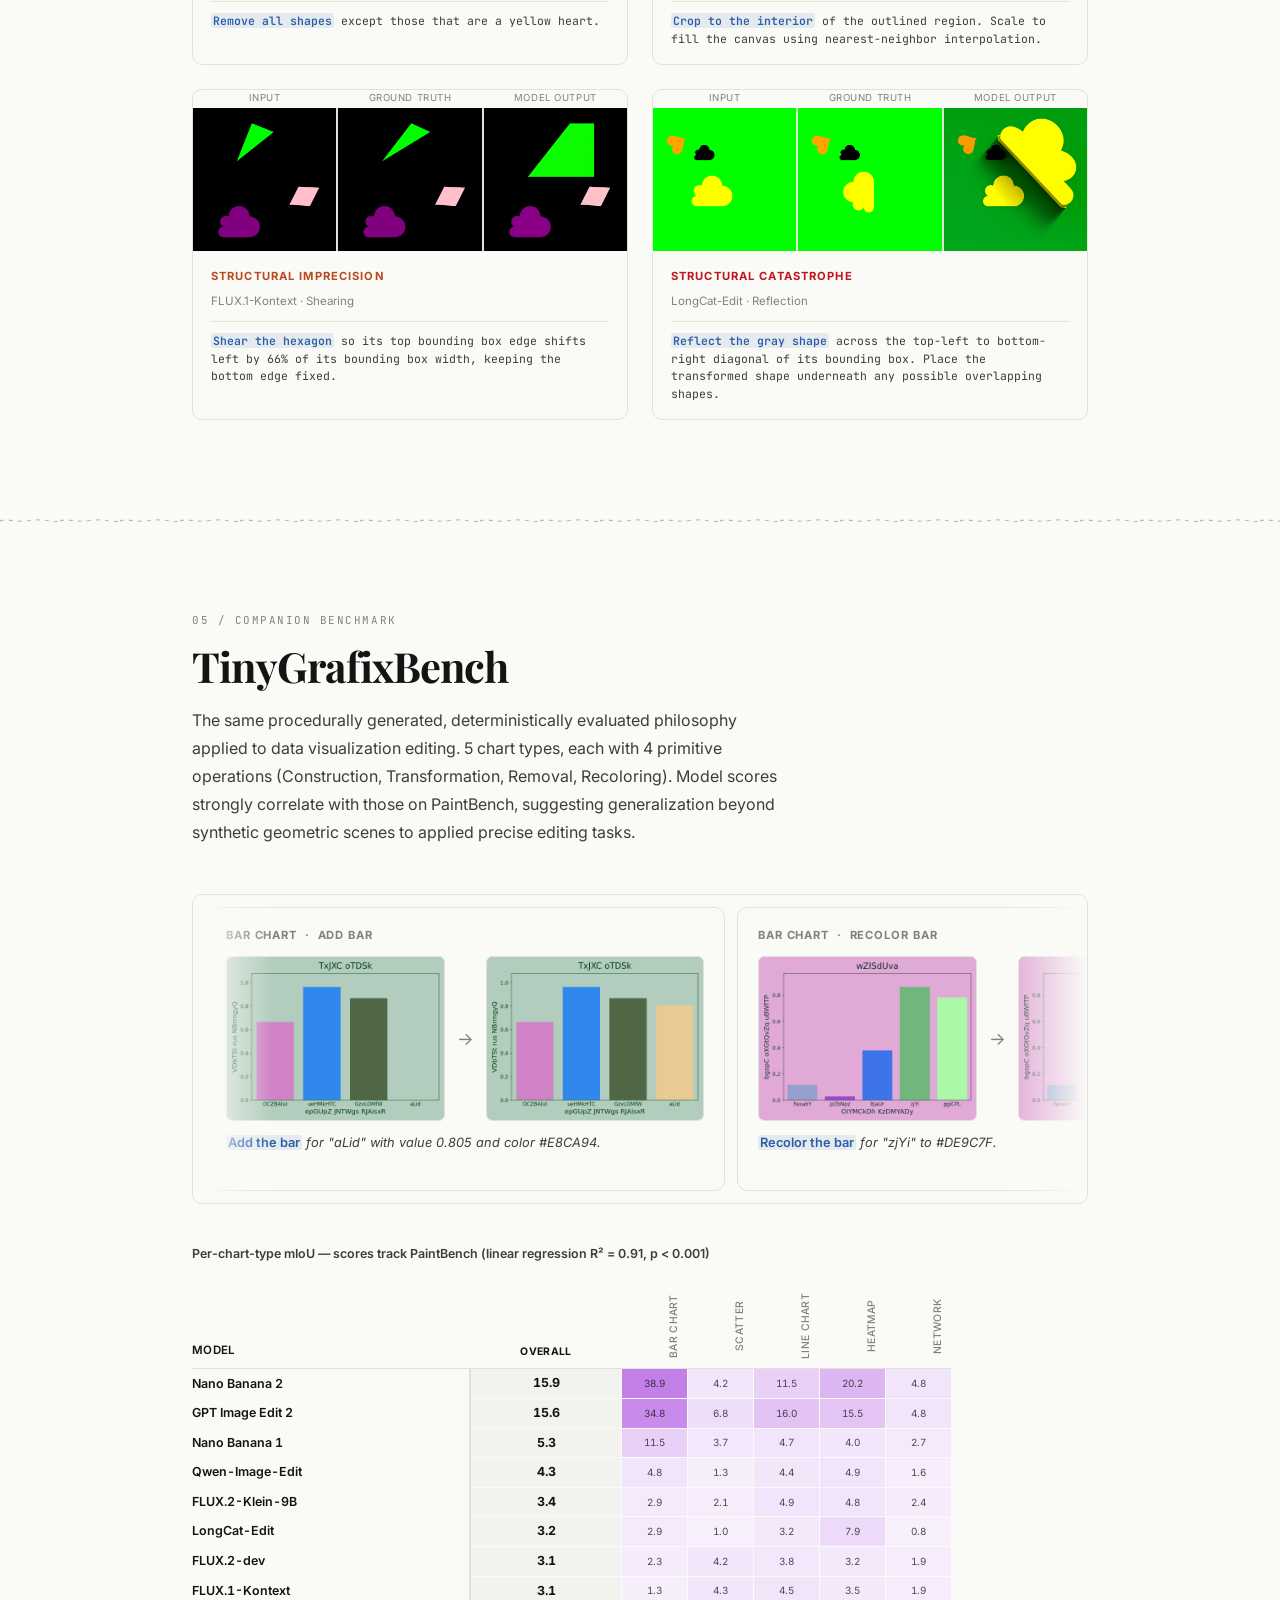
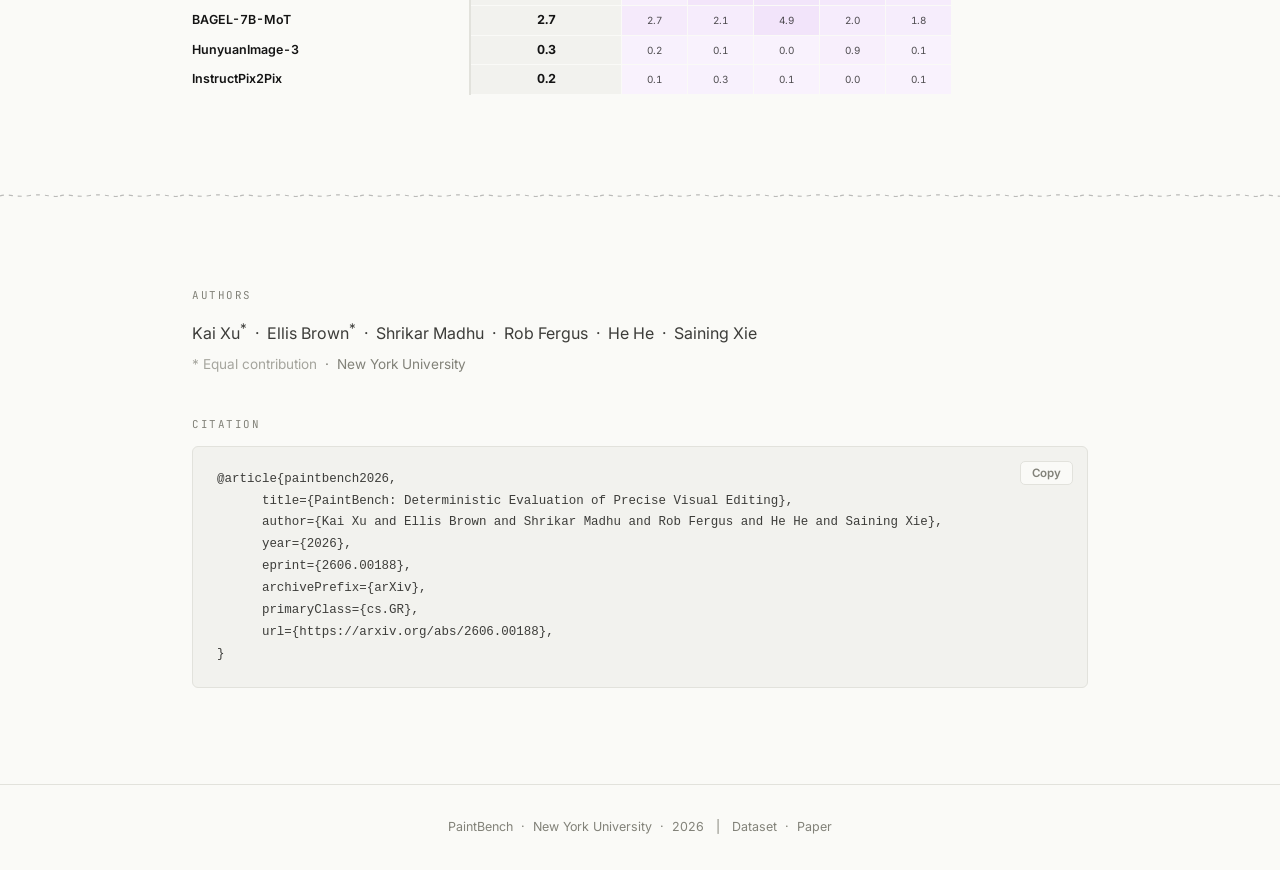
==== commit 7f7ca65e: "fix: swap structural imprecision and structural catastrophe card order Co-Authored-By: Claude Sonnet" ====
--- a/index.html
+++ b/index.html
@@ -351,6 +351,24 @@
           <span>Input</span><span>Ground Truth</span><span>Model Output</span>
         </div>
         <div class="failure-imgs">
+          <img src="assets/img/fm_misalignment_input.png" alt="Input" />
+          <img src="assets/img/fm_misalignment_answer.png" alt="Ground truth" />
+          <img src="assets/img/fm_misalignment_output.png" alt="Model output" />
+        </div>
+        <div class="failure-body">
+          <div class="failure-mode struct-imp">Structural Imprecision</div>
+          <div class="failure-model">FLUX.1-Kontext · Shearing</div>
+          <div class="failure-instr">
+            <mark class="tgb-hl">Shear the hexagon</mark> so its top bounding box edge shifts left by 66% of its bounding box width, keeping the bottom edge fixed.
+          </div>
+        </div>
+      </div>
+
+      <div class="failure-card">
+        <div class="failure-cap-labels">
+          <span>Input</span><span>Ground Truth</span><span>Model Output</span>
+        </div>
+        <div class="failure-imgs">
           <img src="assets/img/fm_catastrophe_input.png" alt="Input" />
           <img src="assets/img/fm_catastrophe_answer.png" alt="Ground truth" />
           <img src="assets/img/fm_catastrophe_output.png" alt="Model output" />
@@ -361,24 +379,6 @@
           <div class="failure-instr">
             <mark class="tgb-hl">Reflect the gray shape</mark> across the top-left to bottom-right diagonal of its bounding box.
             Place the transformed shape underneath any possible overlapping shapes.
-          </div>
-        </div>
-      </div>
-
-      <div class="failure-card">
-        <div class="failure-cap-labels">
-          <span>Input</span><span>Ground Truth</span><span>Model Output</span>
-        </div>
-        <div class="failure-imgs">
-          <img src="assets/img/fm_misalignment_input.png" alt="Input" />
-          <img src="assets/img/fm_misalignment_answer.png" alt="Ground truth" />
-          <img src="assets/img/fm_misalignment_output.png" alt="Model output" />
-        </div>
-        <div class="failure-body">
-          <div class="failure-mode struct-imp">Structural Imprecision</div>
-          <div class="failure-model">FLUX.1-Kontext · Shearing</div>
-          <div class="failure-instr">
-            <mark class="tgb-hl">Shear the hexagon</mark> so its top bounding box edge shifts left by 66% of its bounding box width, keeping the bottom edge fixed.
           </div>
         </div>
       </div>
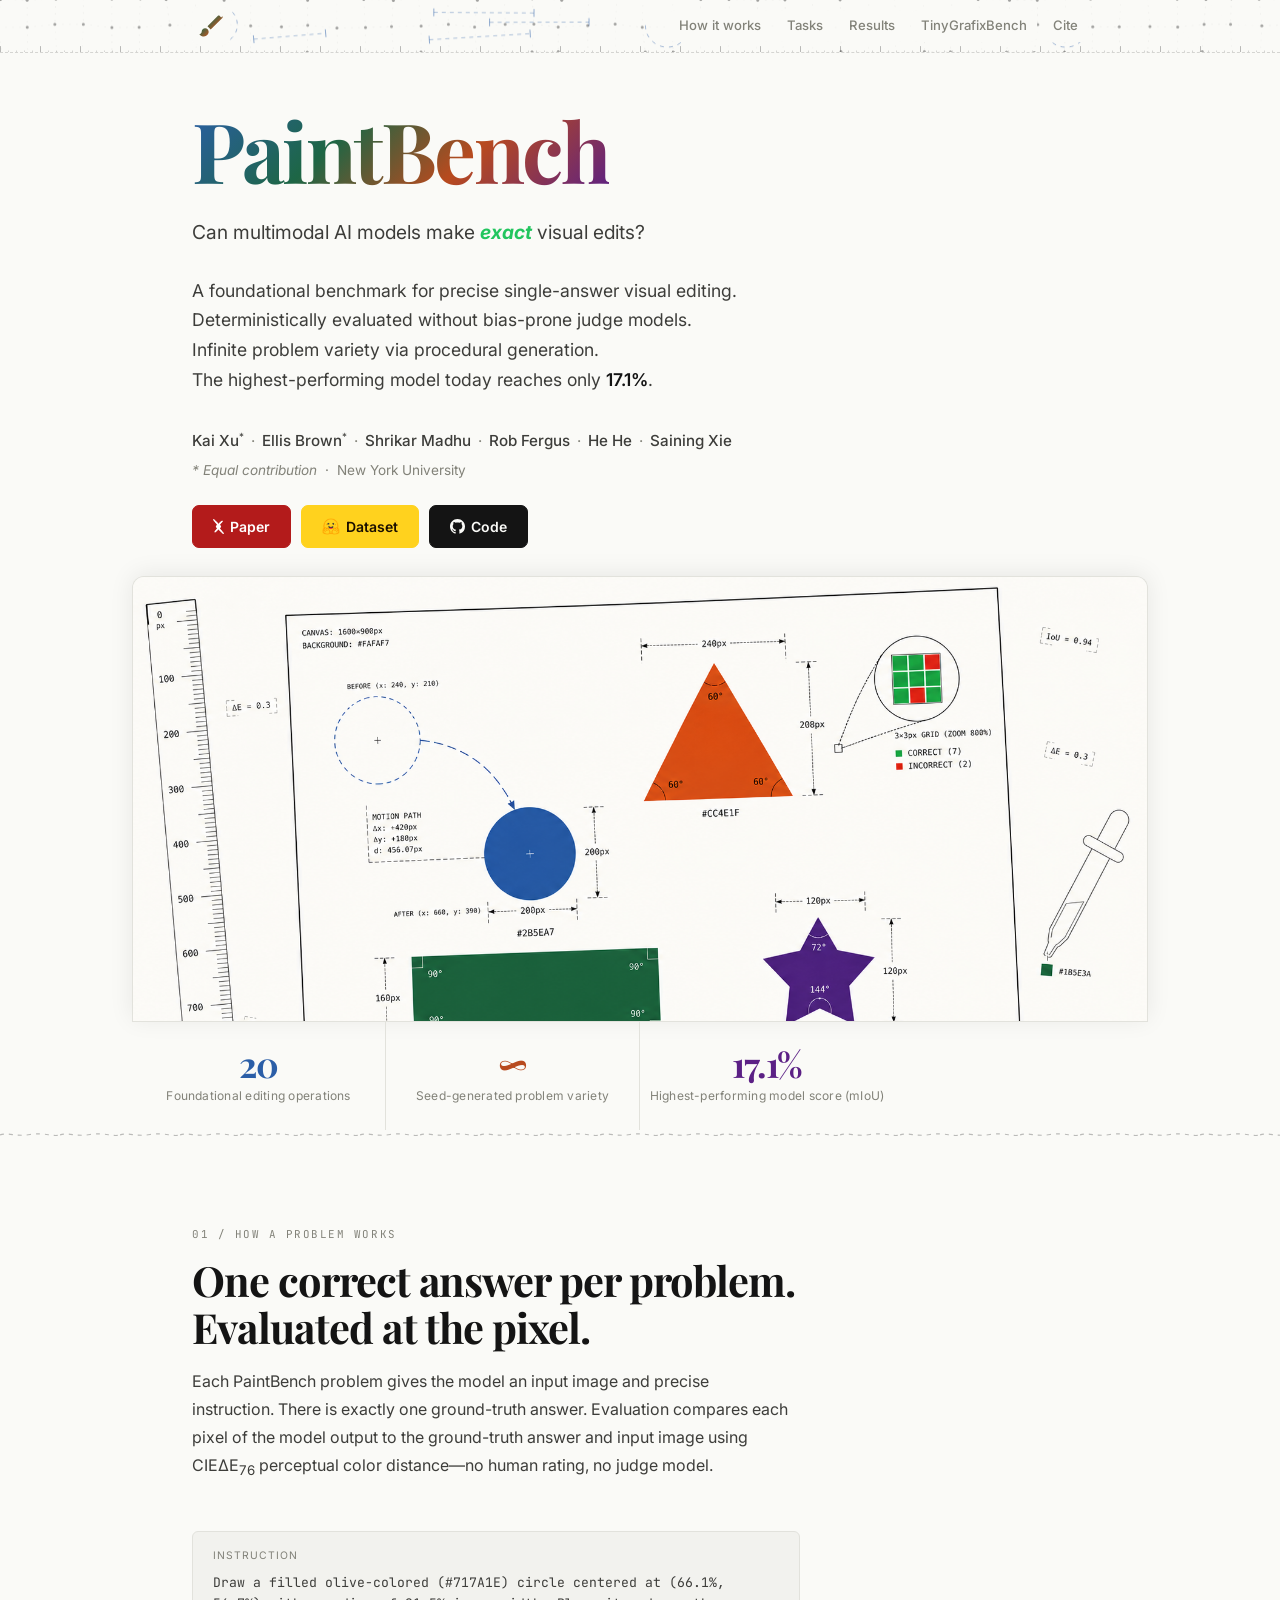
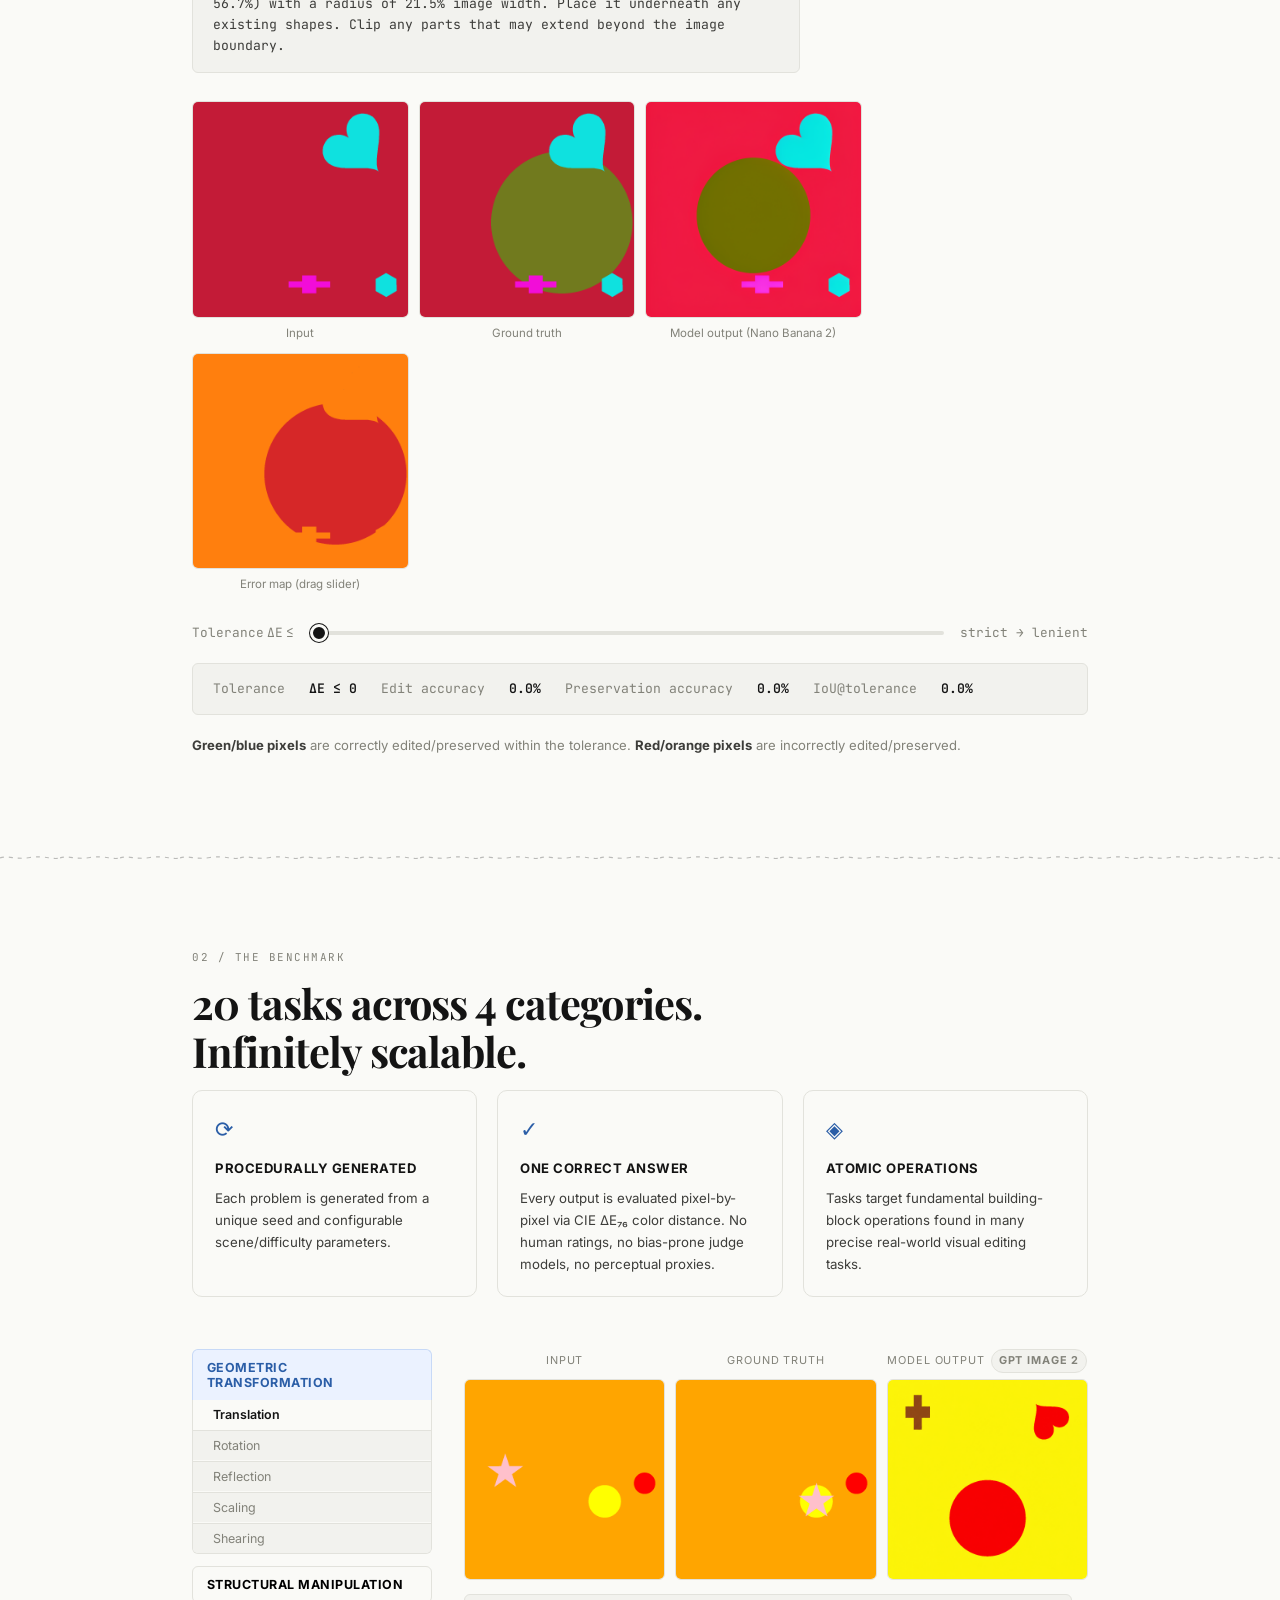
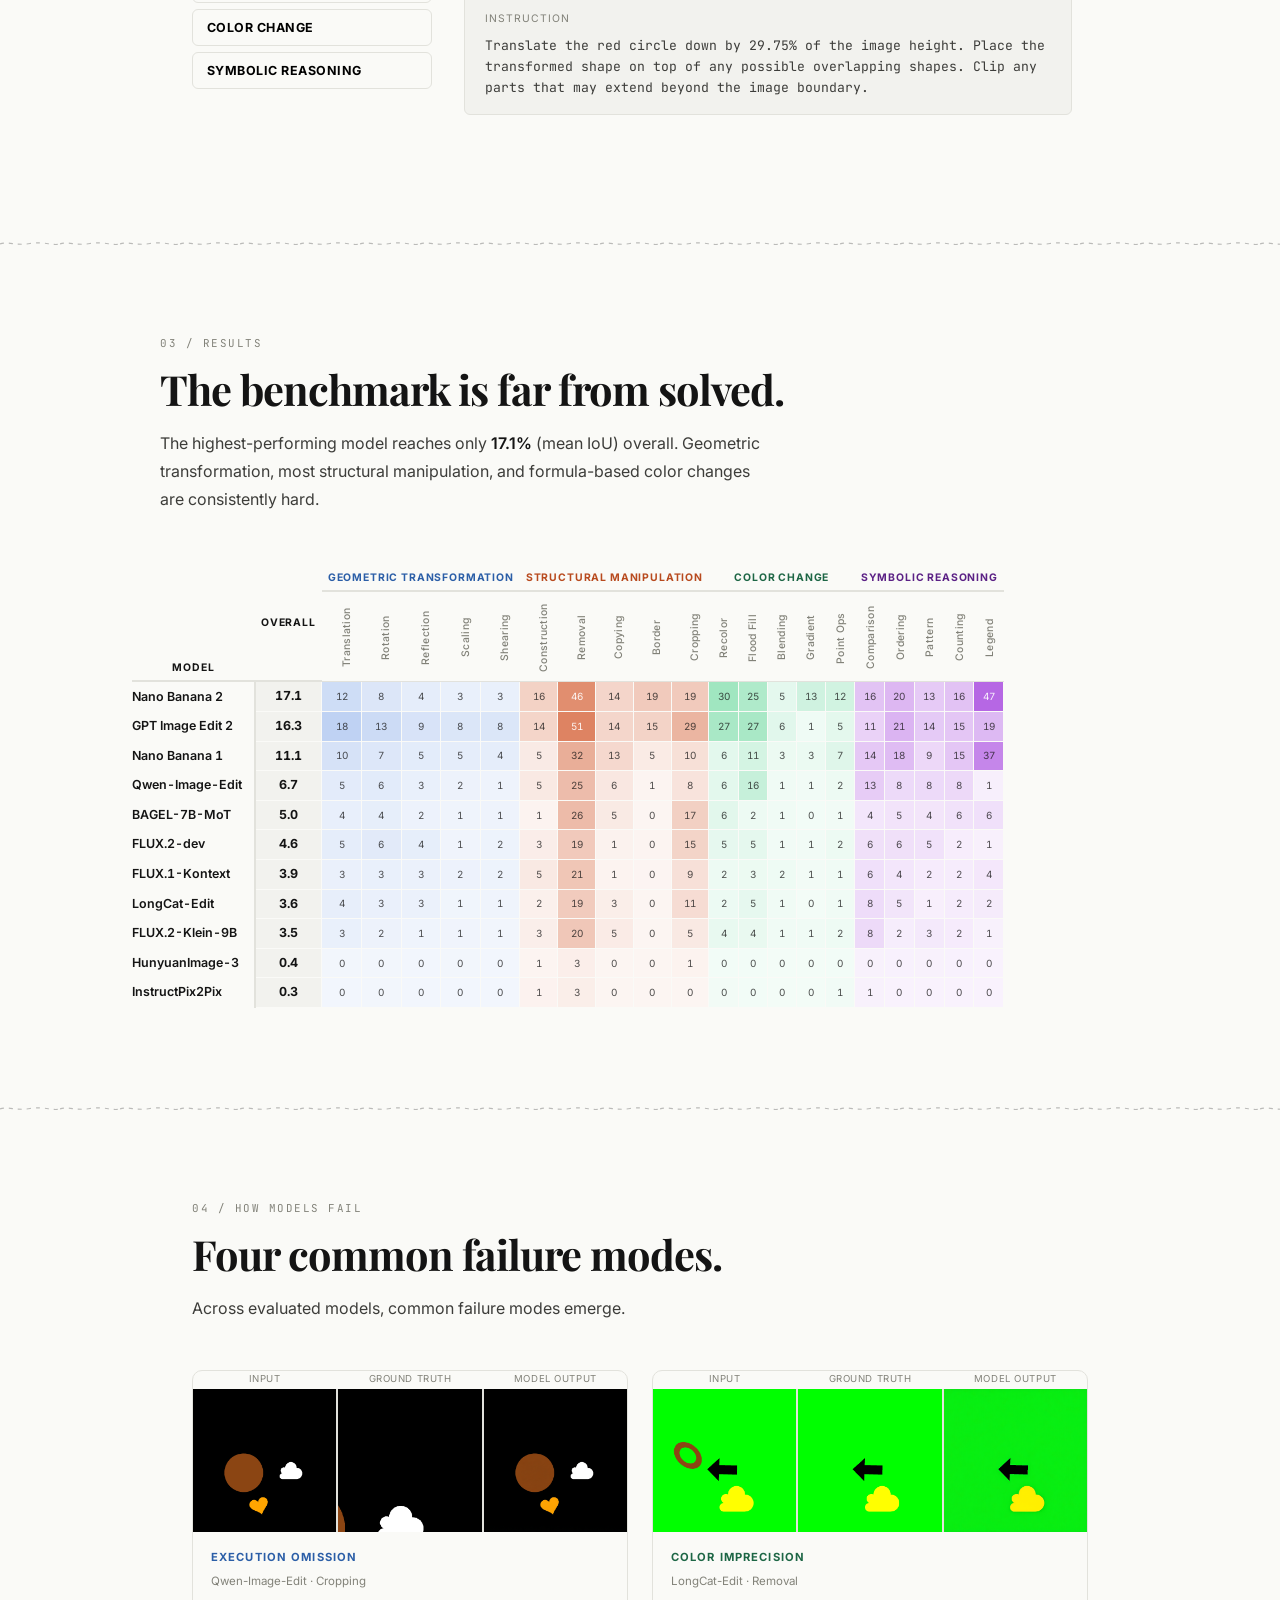
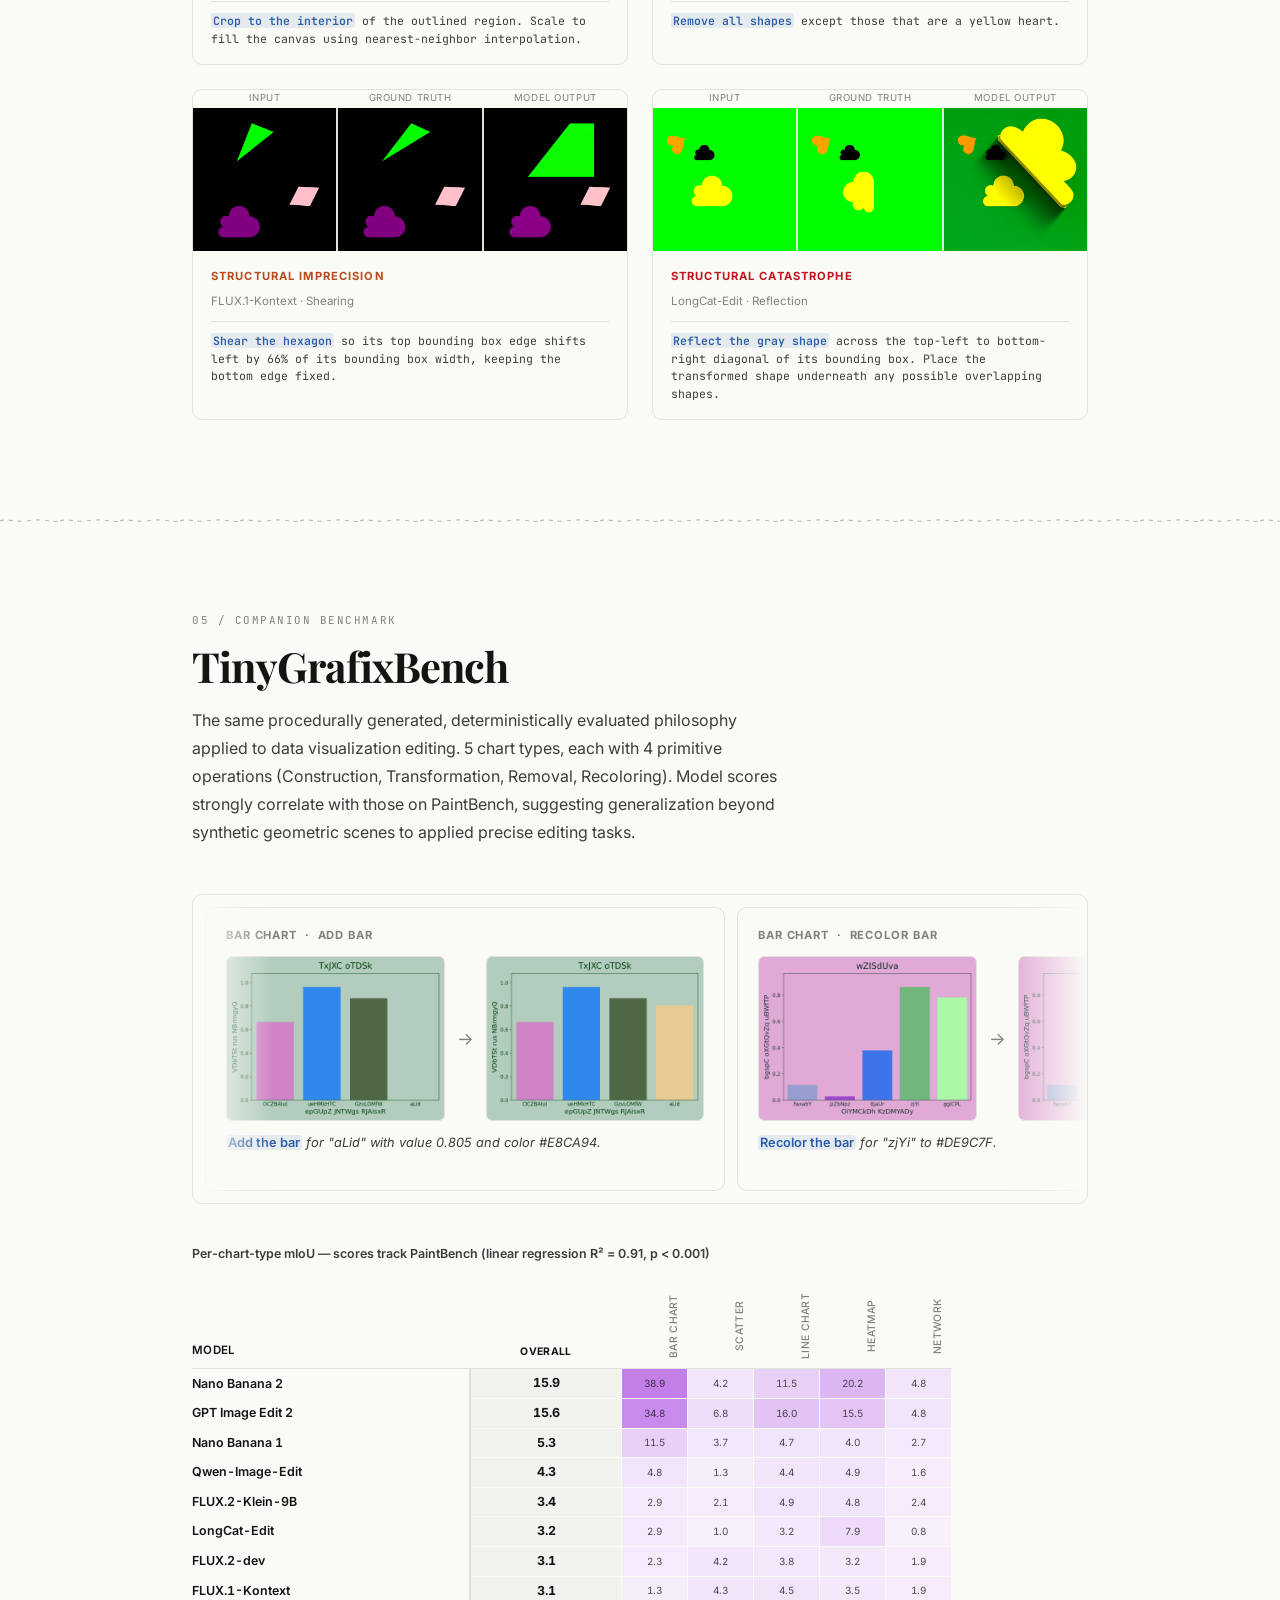
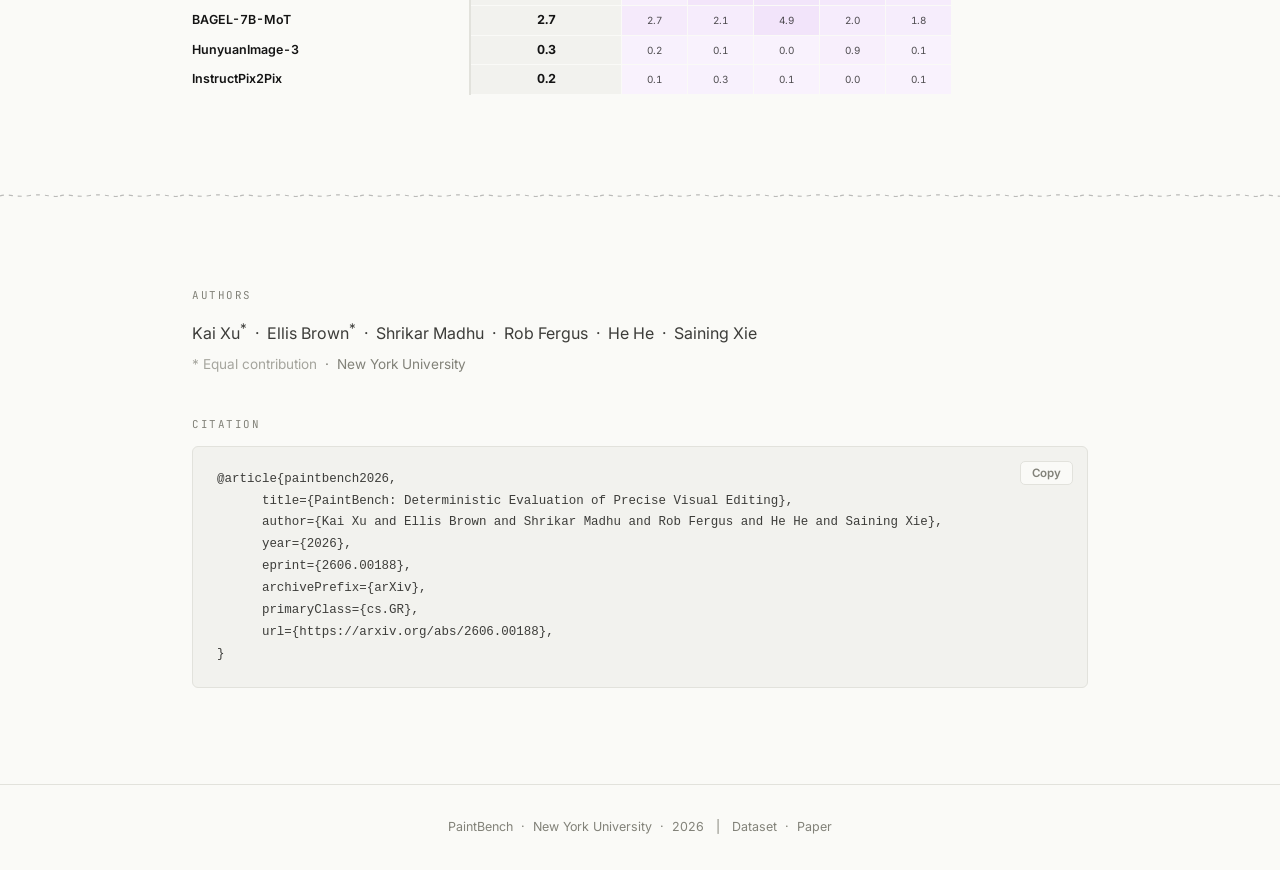
==== commit 2455f0b9: "fix: swap execution omission and color imprecision card order Co-Authored-By: Claude Sonnet 4.6 <nor" ====
--- a/index.html
+++ b/index.html
@@ -314,24 +314,6 @@
           <span>Input</span><span>Ground Truth</span><span>Model Output</span>
         </div>
         <div class="failure-imgs">
-          <img src="assets/img/fm_color_input.png" alt="Input" />
-          <img src="assets/img/fm_color_answer.png" alt="Ground truth" />
-          <img src="assets/img/fm_color_output.png" alt="Model output" />
-        </div>
-        <div class="failure-body">
-          <div class="failure-mode color-imp">Color Imprecision</div>
-          <div class="failure-model">LongCat-Edit · Removal</div>
-          <div class="failure-instr">
-            <mark class="tgb-hl">Remove all shapes</mark> except those that are a yellow heart.
-          </div>
-        </div>
-      </div>
-
-      <div class="failure-card">
-        <div class="failure-cap-labels">
-          <span>Input</span><span>Ground Truth</span><span>Model Output</span>
-        </div>
-        <div class="failure-imgs">
           <img src="assets/img/fm_omission_input.png" alt="Input" />
           <img src="assets/img/fm_omission_answer.png" alt="Ground truth" />
           <img src="assets/img/fm_omission_output.png" alt="Model output" />
@@ -342,6 +324,24 @@
           <div class="failure-instr">
             <mark class="tgb-hl">Crop to the interior</mark> of the outlined region.
             Scale to fill the canvas using nearest-neighbor interpolation.
+          </div>
+        </div>
+      </div>
+
+      <div class="failure-card">
+        <div class="failure-cap-labels">
+          <span>Input</span><span>Ground Truth</span><span>Model Output</span>
+        </div>
+        <div class="failure-imgs">
+          <img src="assets/img/fm_color_input.png" alt="Input" />
+          <img src="assets/img/fm_color_answer.png" alt="Ground truth" />
+          <img src="assets/img/fm_color_output.png" alt="Model output" />
+        </div>
+        <div class="failure-body">
+          <div class="failure-mode color-imp">Color Imprecision</div>
+          <div class="failure-model">LongCat-Edit · Removal</div>
+          <div class="failure-instr">
+            <mark class="tgb-hl">Remove all shapes</mark> except those that are a yellow heart.
           </div>
         </div>
       </div>
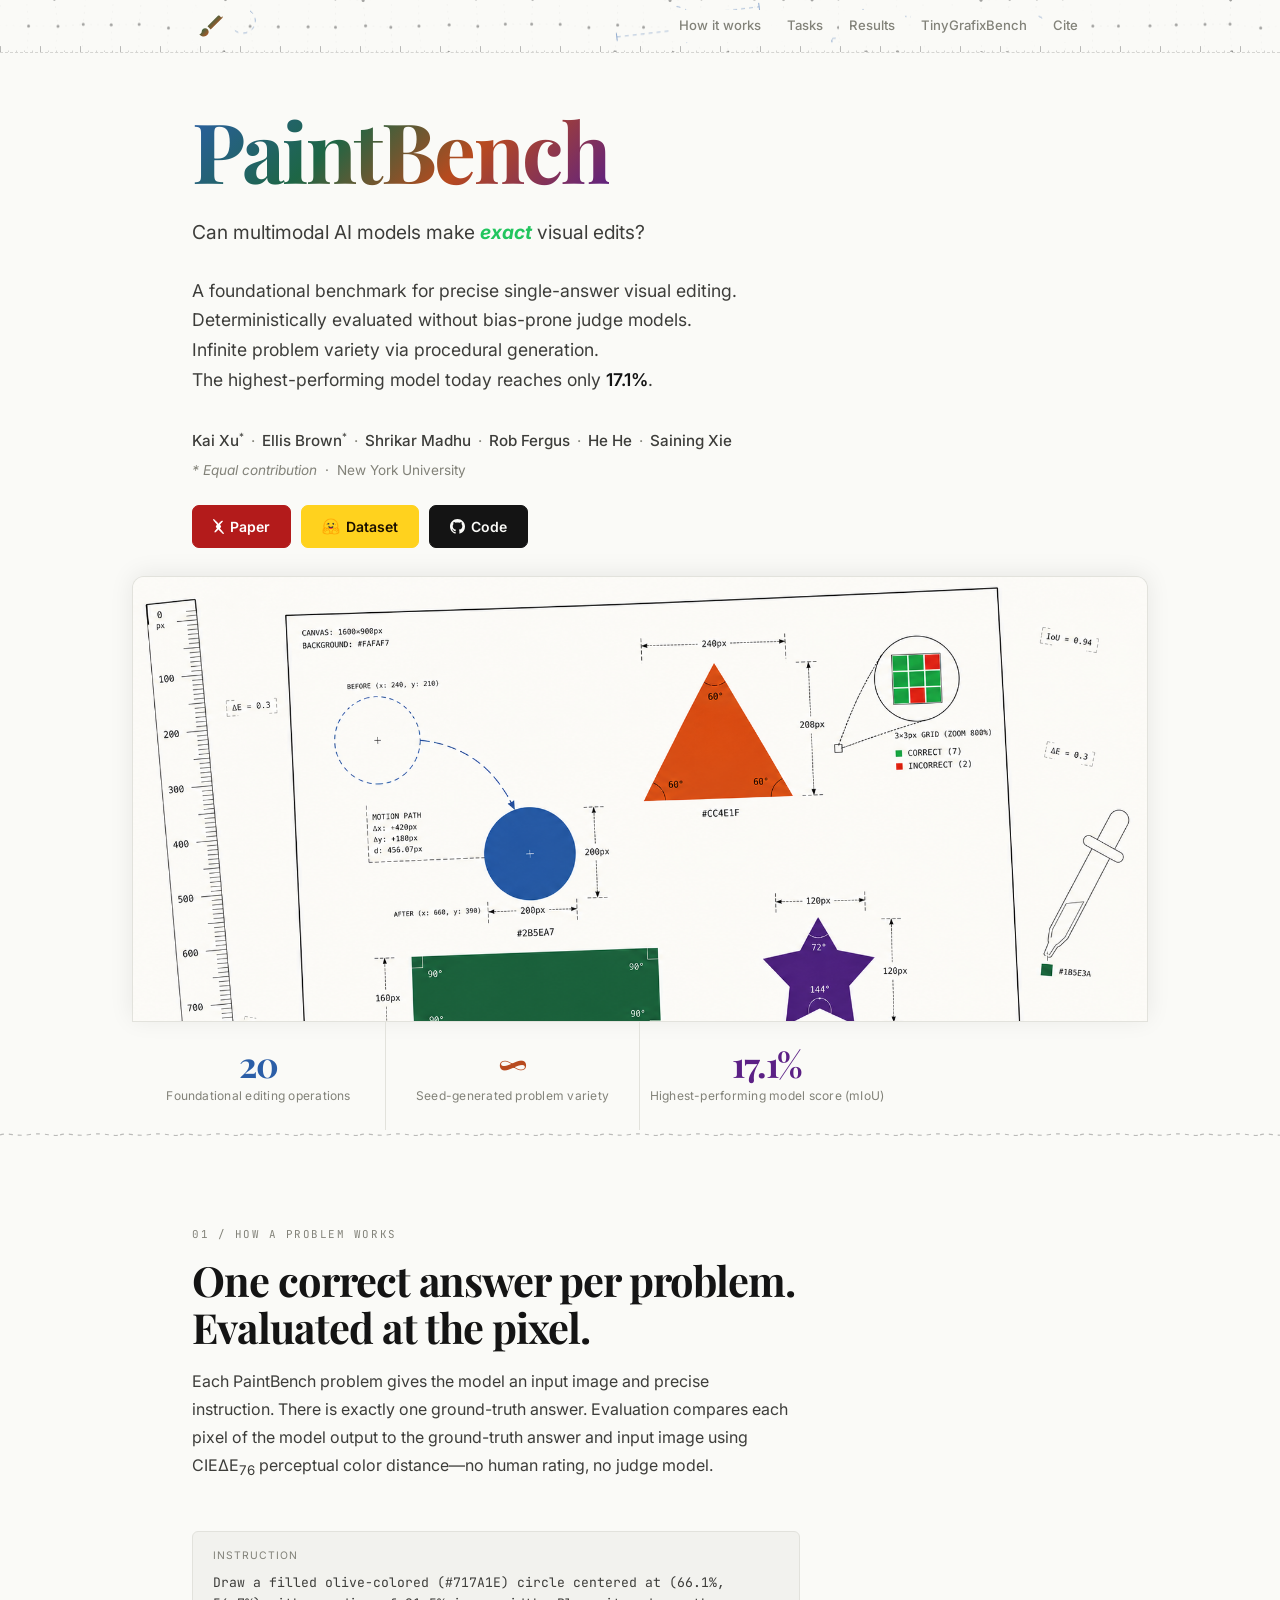
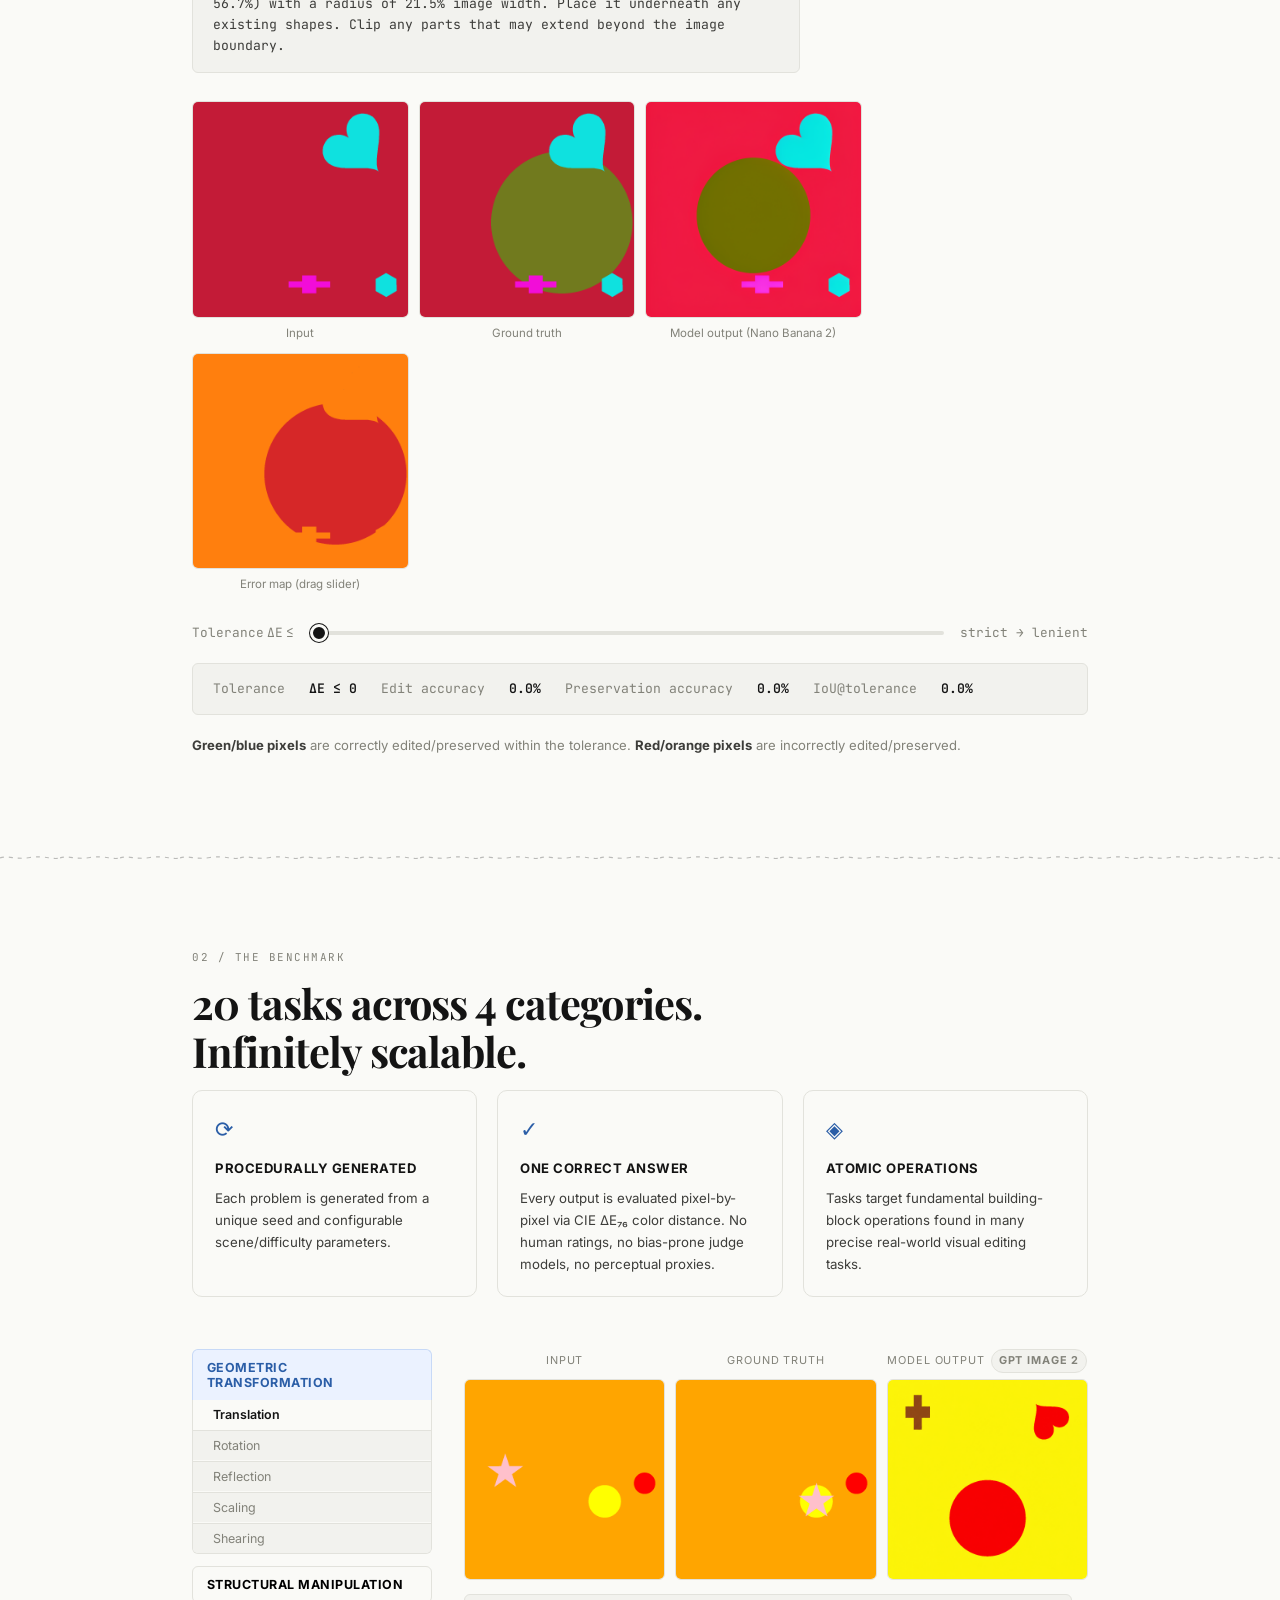
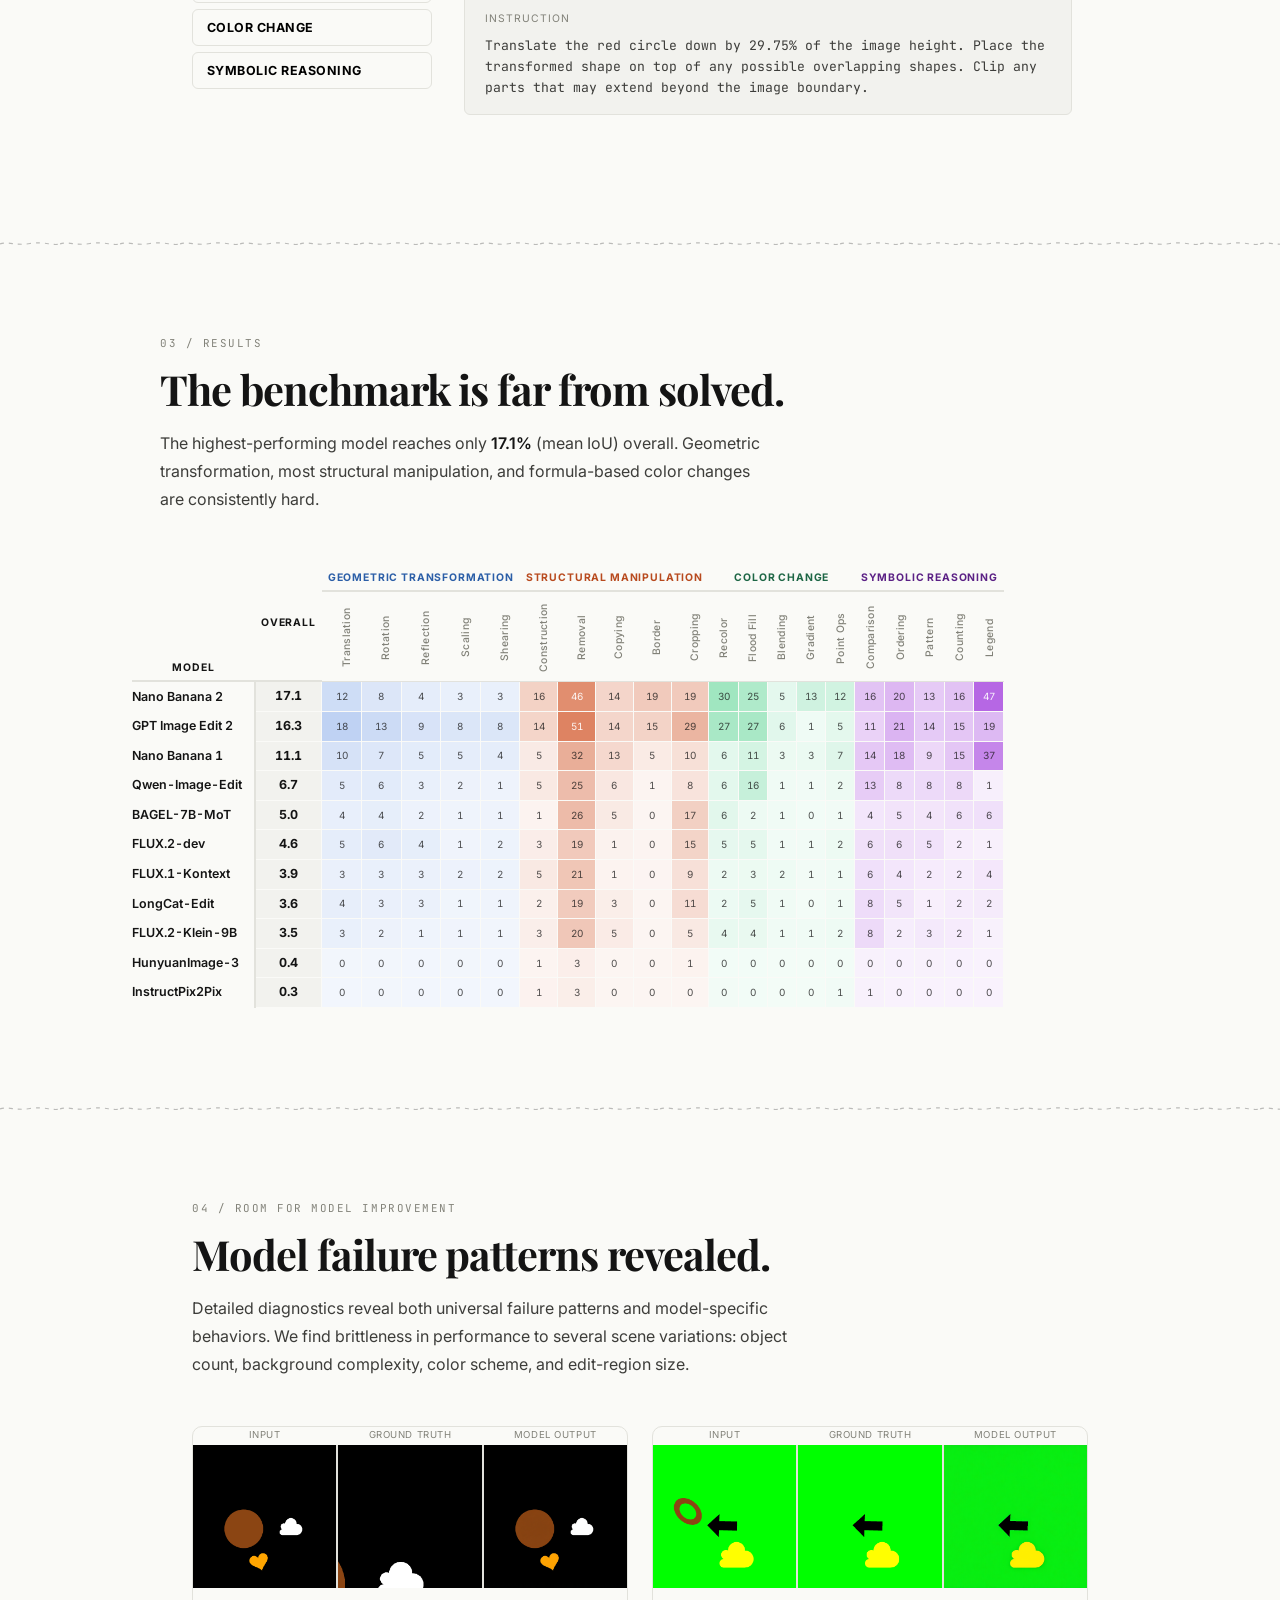
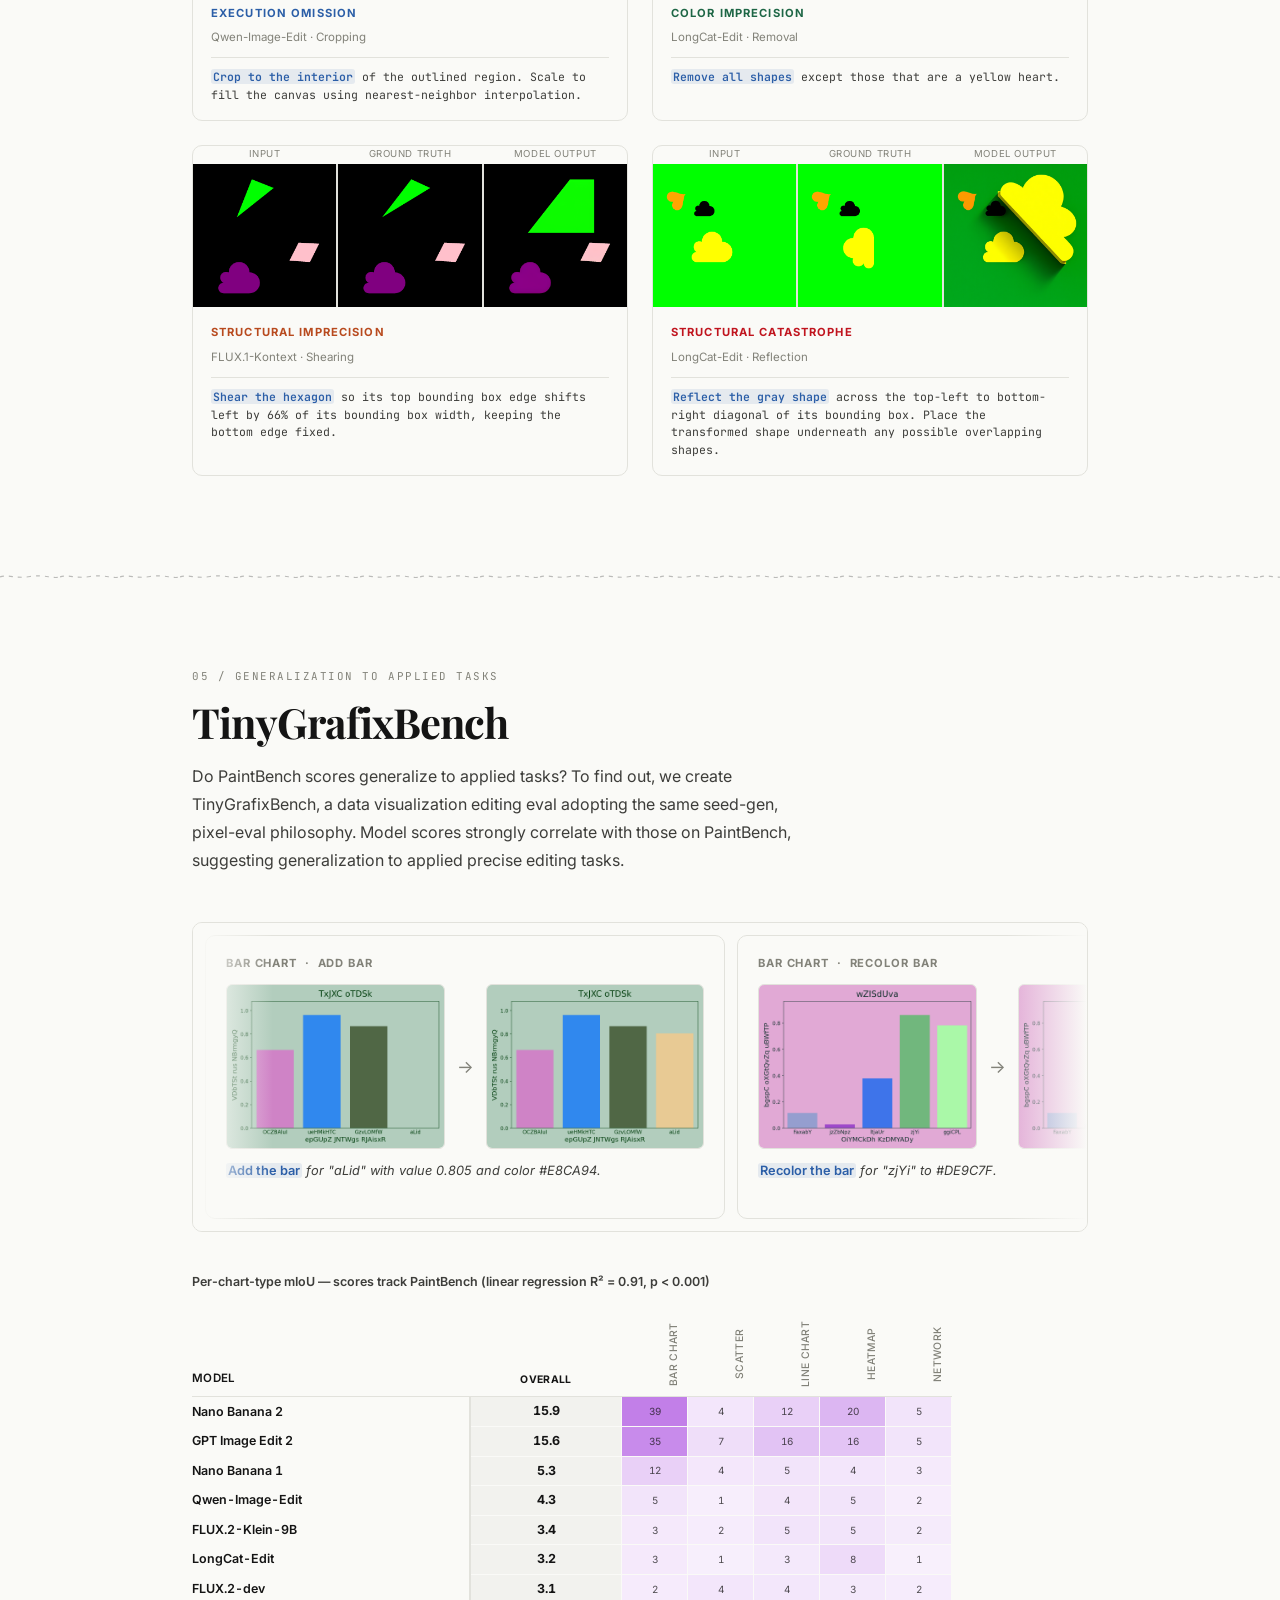
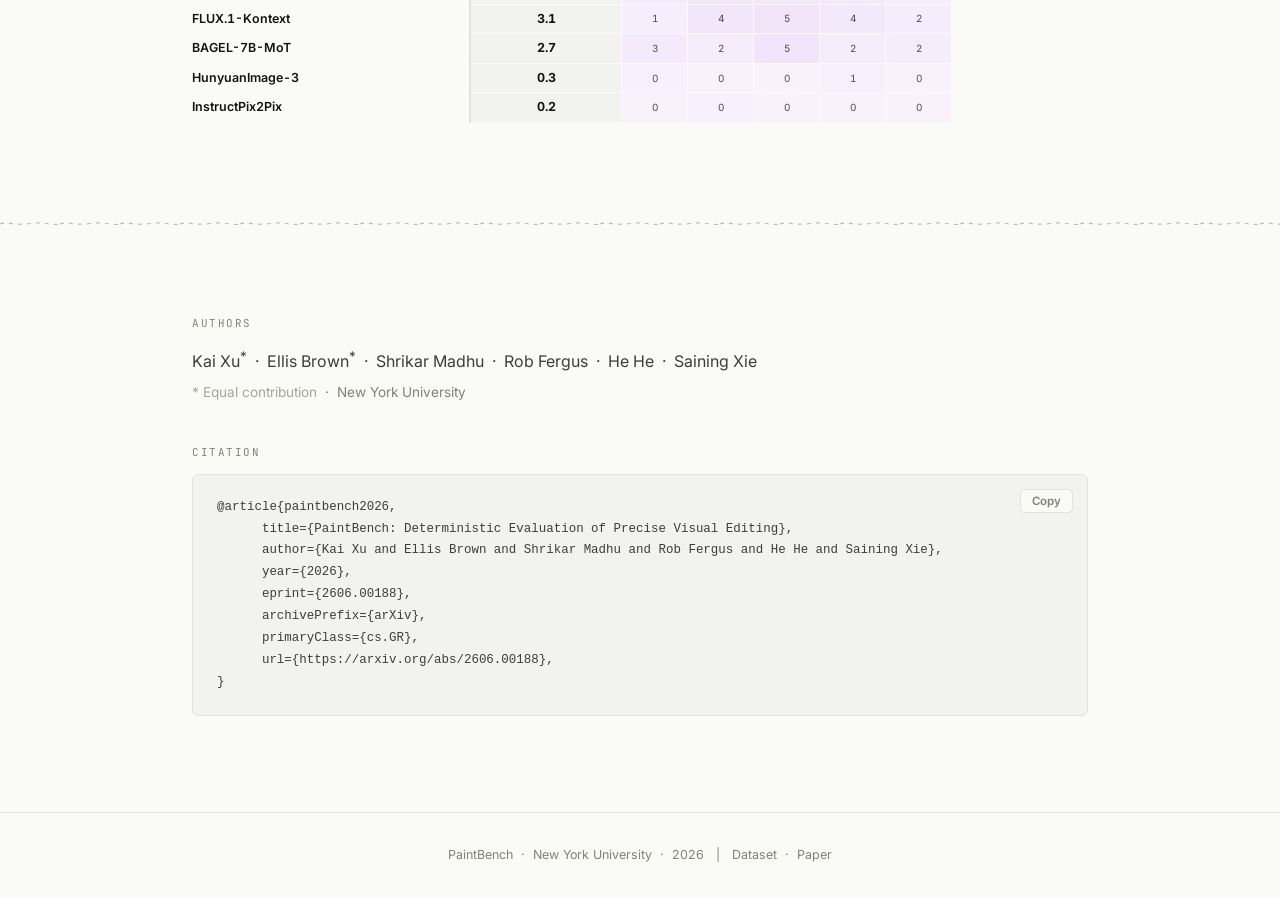
==== commit a4e20f90: "content: failure/TGB section wording updates; slow TGB marquee to 80s Co-Authored-By: Claude Sonnet " ====
--- a/index.html
+++ b/index.html
@@ -301,10 +301,10 @@
 <!-- ── §04 Failure modes ───────────────────────────────────────── -->
 <section id="failures">
   <div class="wrap">
-    <div class="sec-num">04 / How Models Fail</div>
-    <h2 class="sec-title">Four common failure modes.</h2>
+    <div class="sec-num">04 / Room for Model Improvement</div>
+    <h2 class="sec-title">Model failure patterns revealed.</h2>
     <p class="sec-body">
-      Across evaluated models, common failure modes emerge.
+      Detailed diagnostics reveal both universal failure patterns and model-specific behaviors. We find brittleness in performance to several scene variations: object count, background complexity, color scheme, and edit-region size.
     </p>
 
     <div class="failure-grid">
@@ -390,13 +390,11 @@
 <!-- ── §05 TinyGrafixBench ────────────────────────────────────── -->
 <section id="tinygrafixbench">
   <div class="wrap">
-    <div class="sec-num">05 / Companion Benchmark</div>
+    <div class="sec-num">05 / Generalization to Applied Tasks</div>
     <h2 class="sec-title">TinyGrafixBench</h2>
     <p class="sec-body">
-      The same procedurally generated, deterministically evaluated philosophy applied to data visualization editing.
-      5 chart types, each with 4 primitive operations (Construction,
-      Transformation, Removal, Recoloring). Model scores strongly correlate with those on PaintBench,
-      suggesting generalization beyond synthetic geometric scenes to applied precise editing tasks.
+      Do PaintBench scores generalize to applied tasks? To find out, we create TinyGrafixBench, a data visualization editing eval adopting the same seed-gen, pixel-eval philosophy. Model scores strongly correlate with those on PaintBench,
+      suggesting generalization to applied precise editing tasks.
     </p>
 
     <!-- TGB auto-scroll marquee -->
--- a/assets/css/style.css
+++ b/assets/css/style.css
@@ -505,7 +505,7 @@
 .tgb-marquee-track {
   display: flex; flex-direction: row; gap: 12px;
   padding: 12px; width: max-content;
-  animation: marquee-h 60s linear infinite;
+  animation: marquee-h 80s linear infinite;
 }
 .tgb-marquee-track:hover { animation-play-state: paused; }
 .tgb-marquee-fade-top,
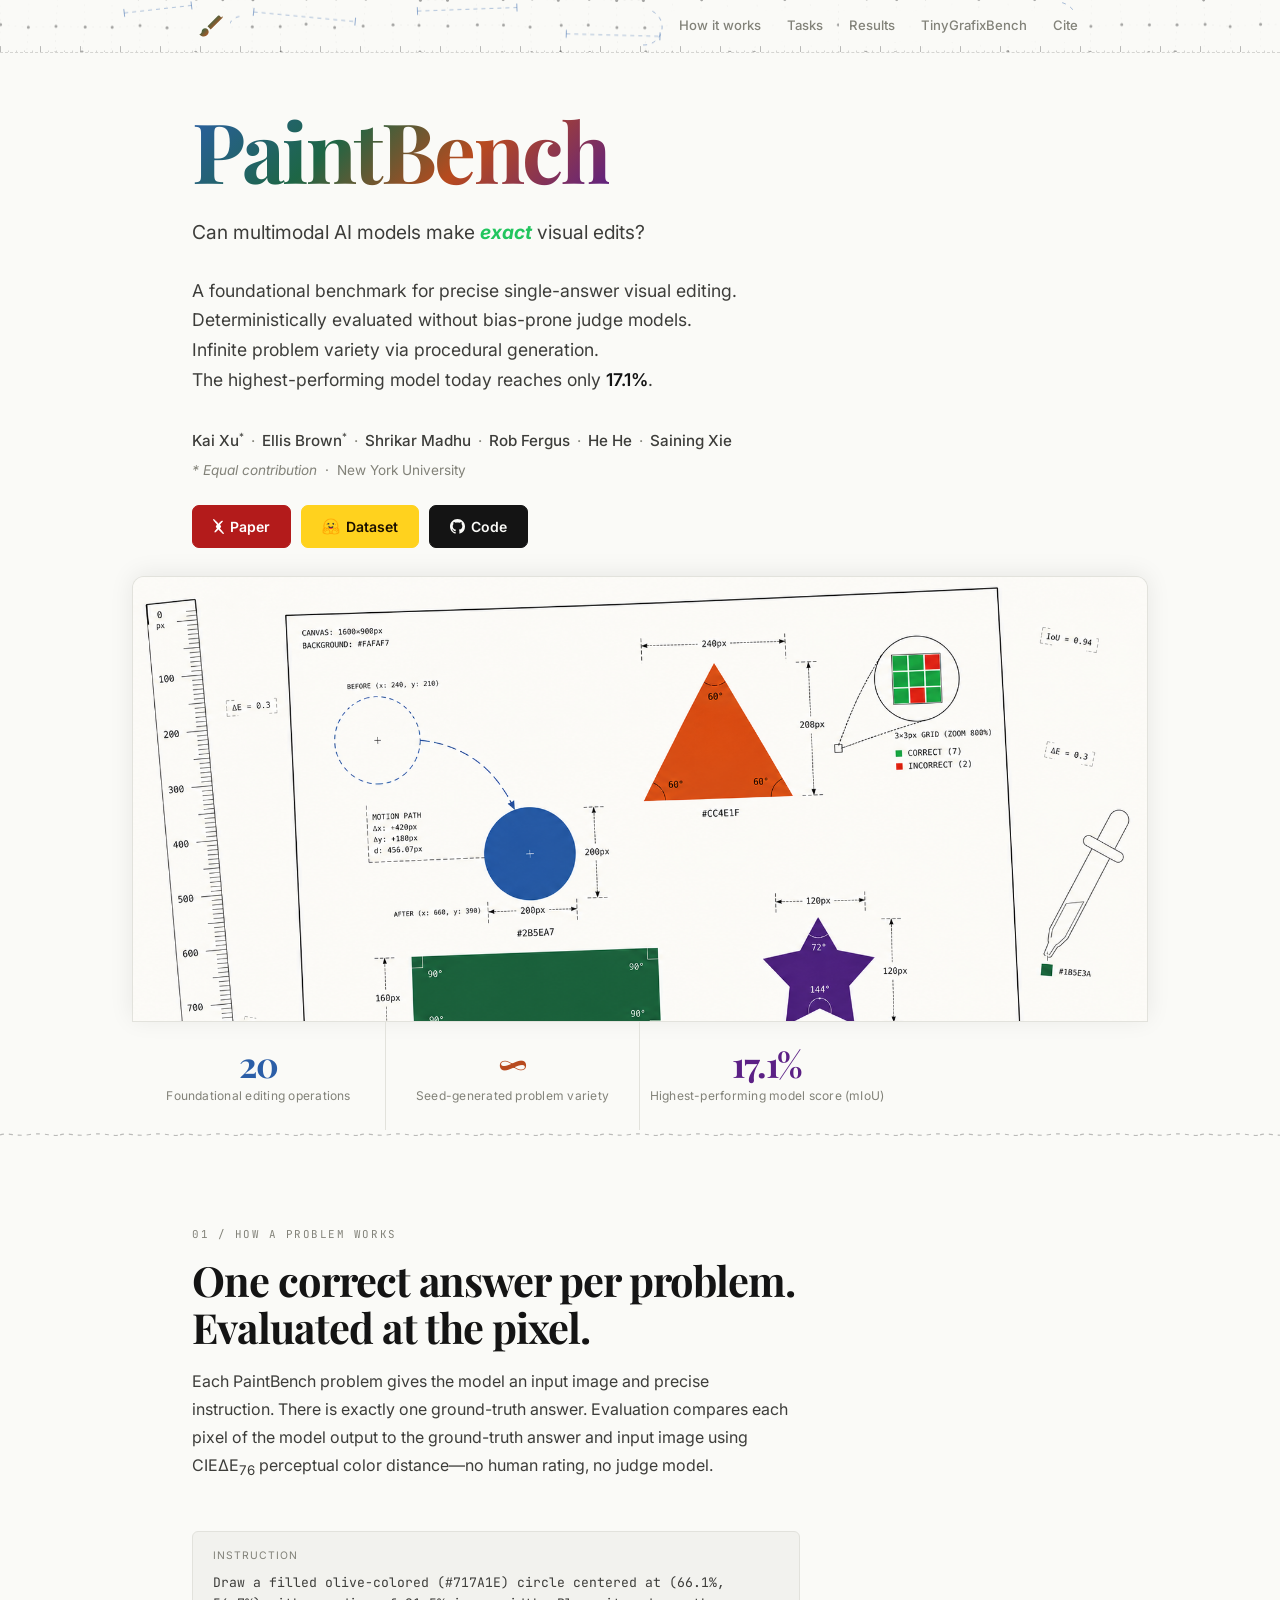
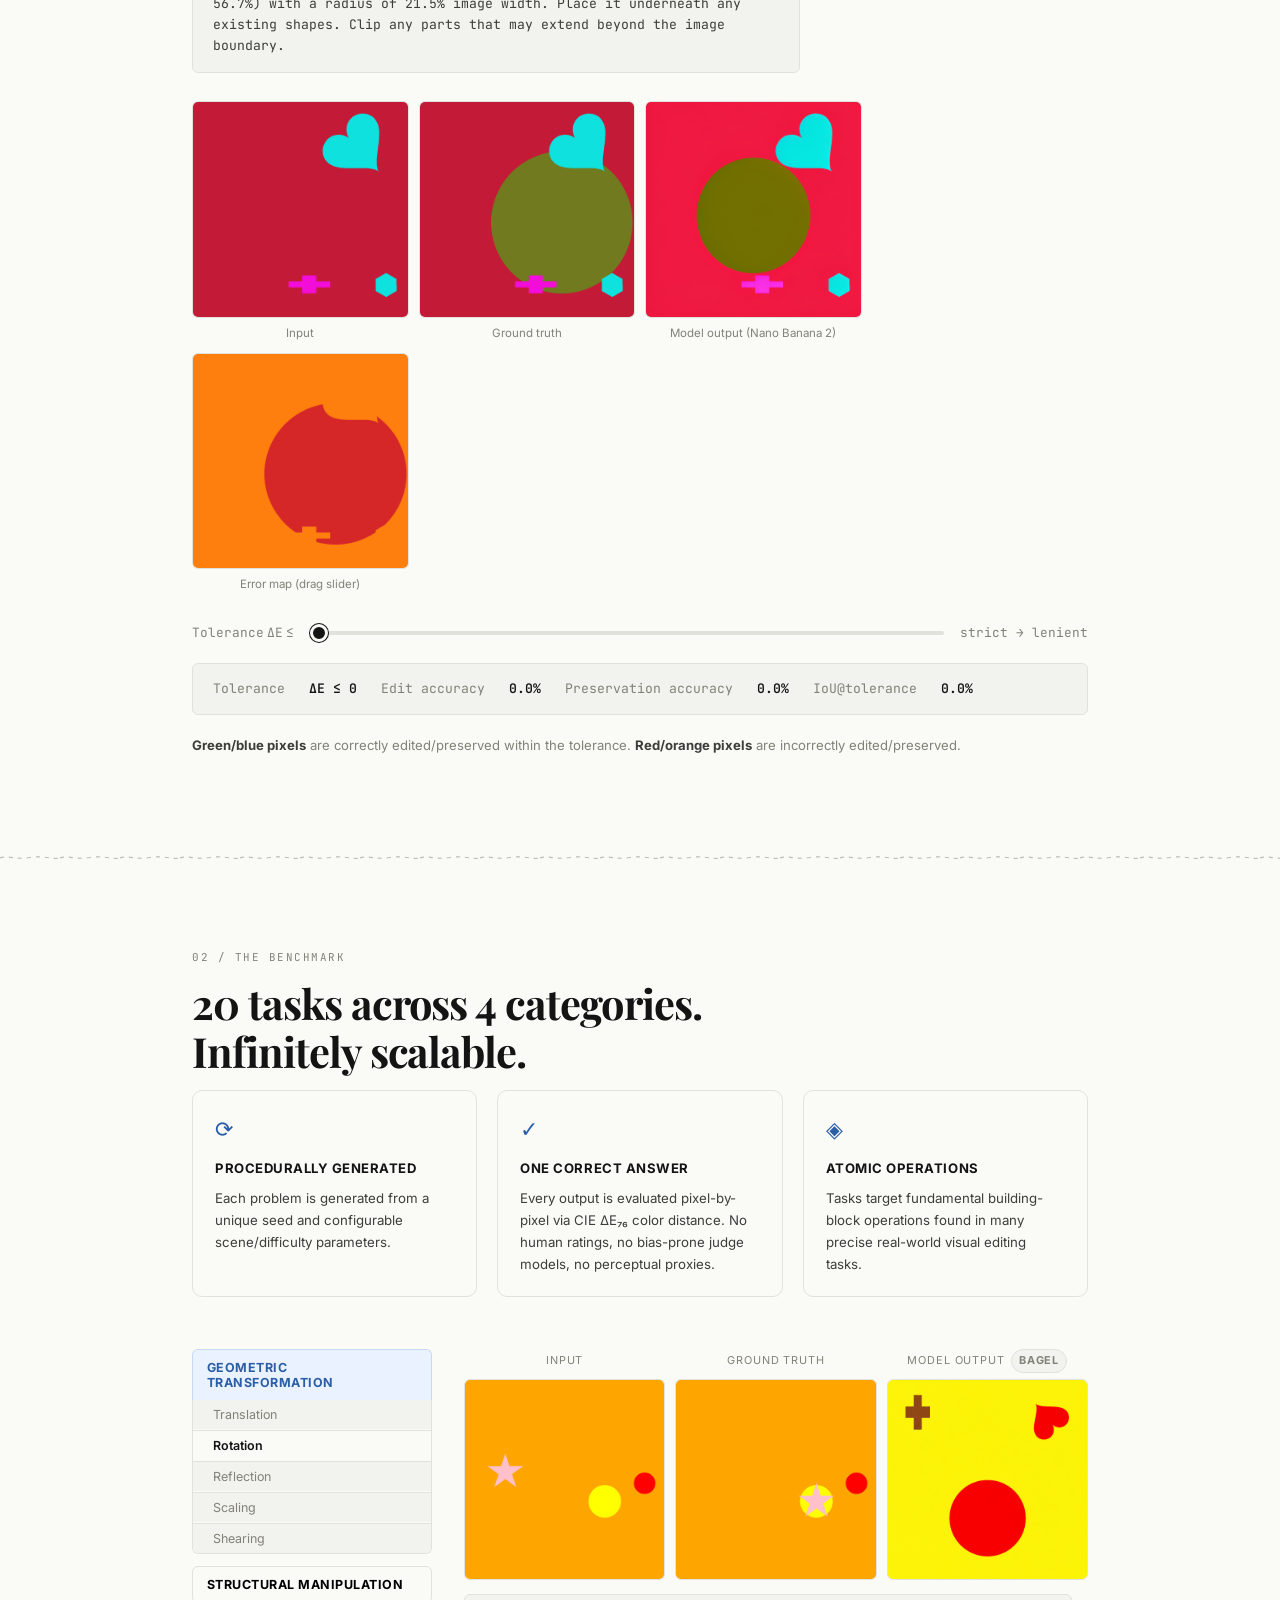
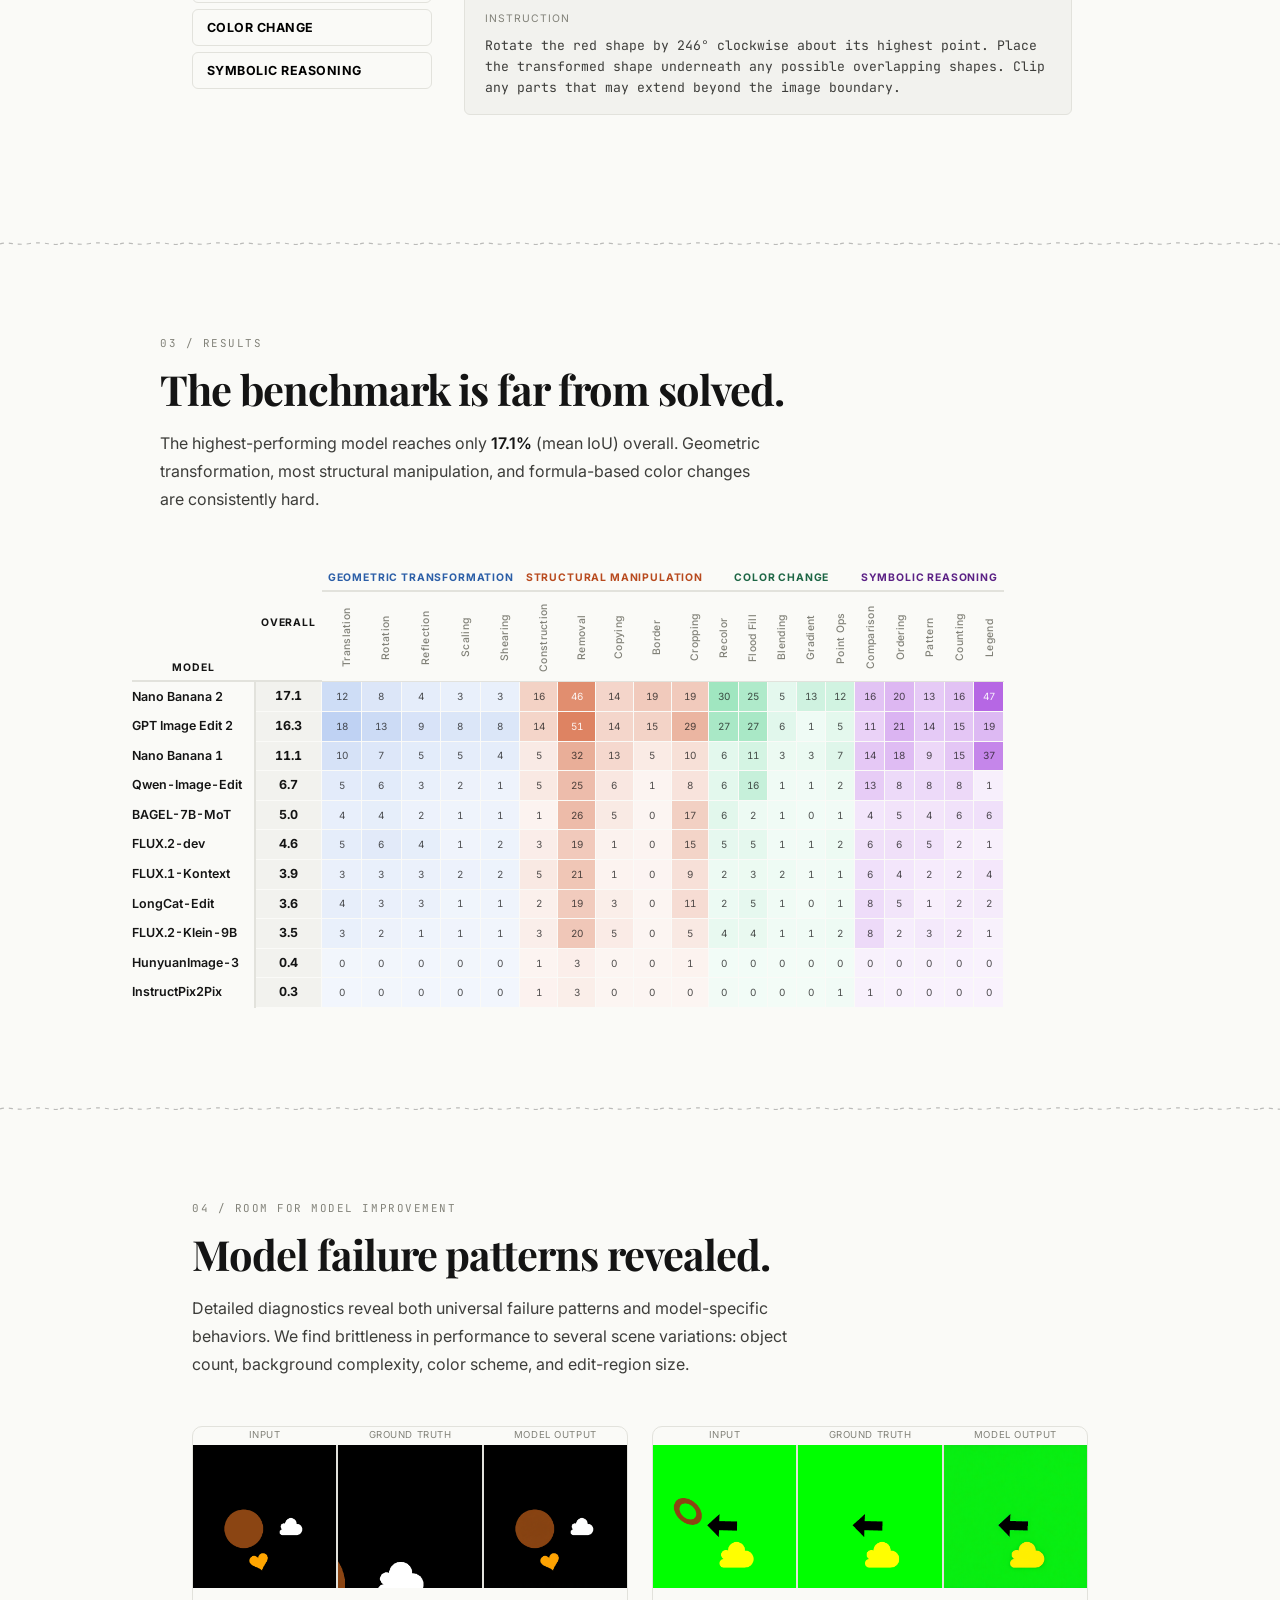
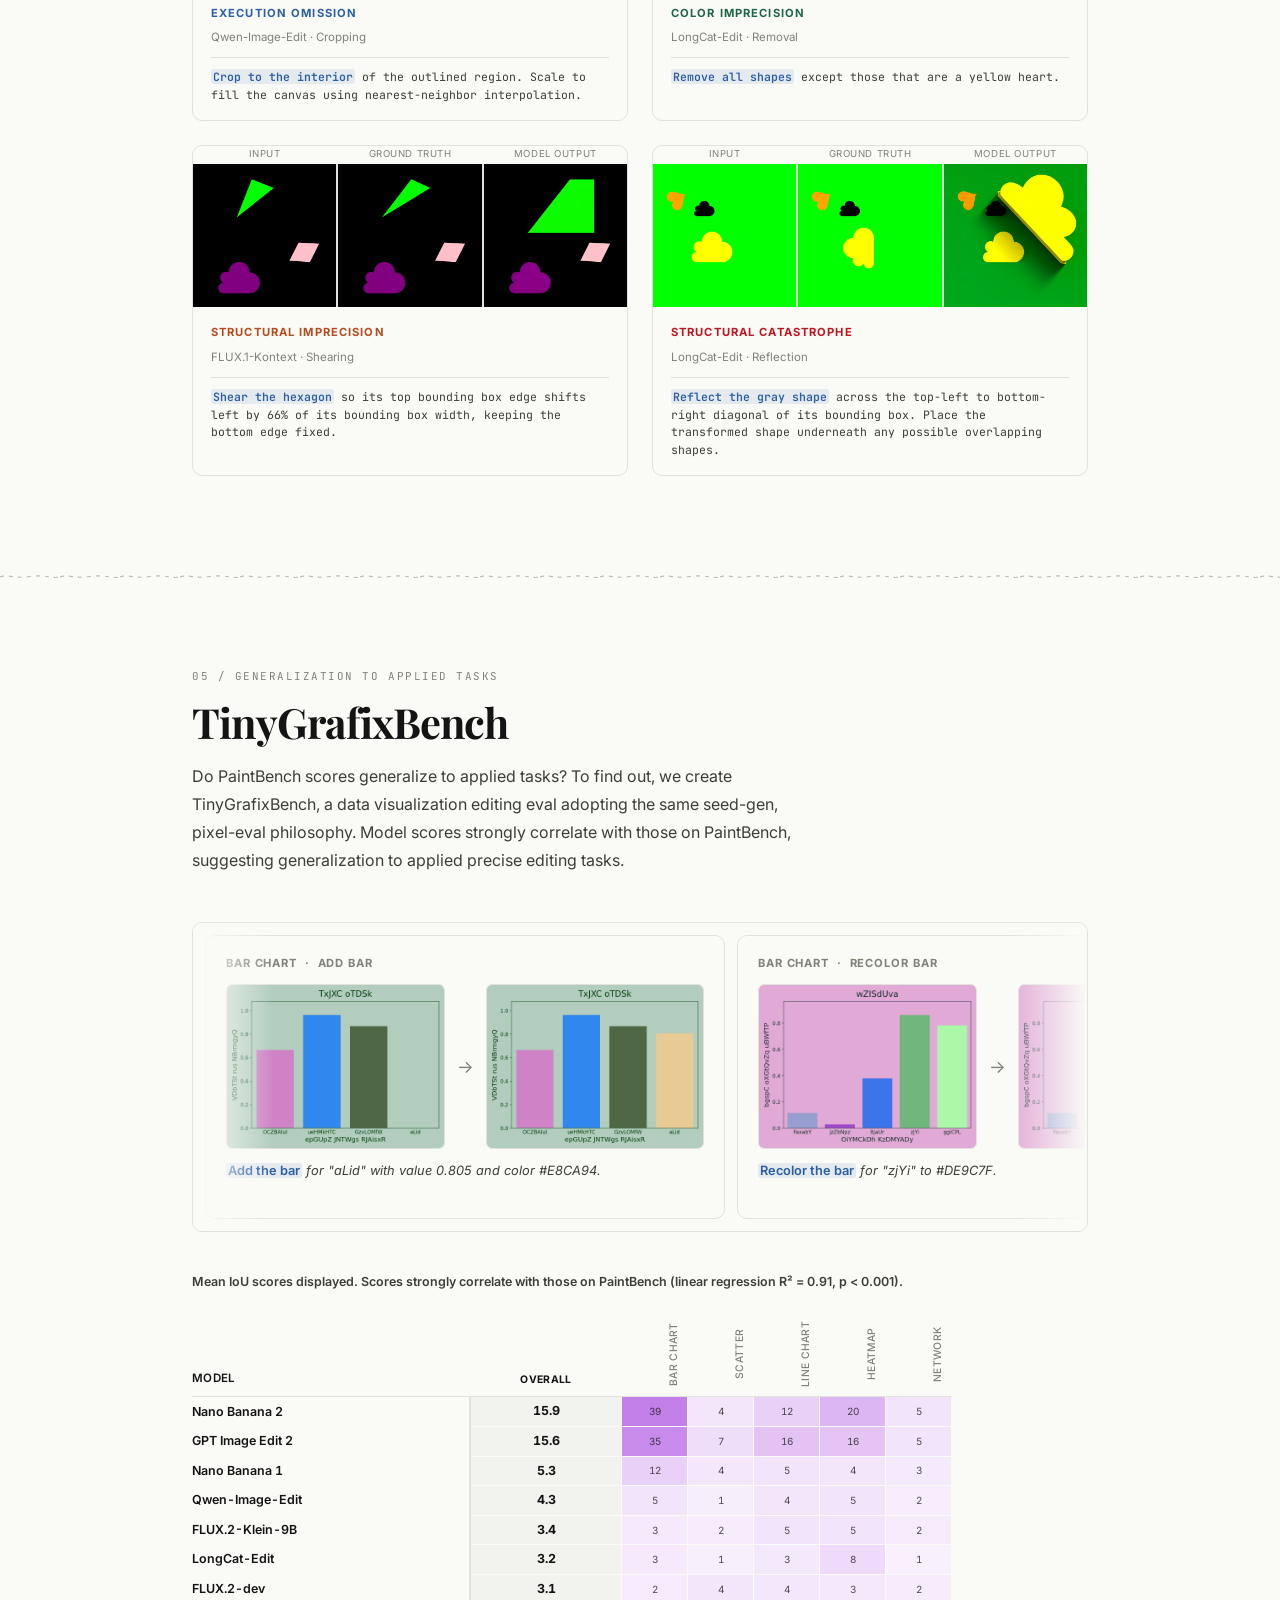
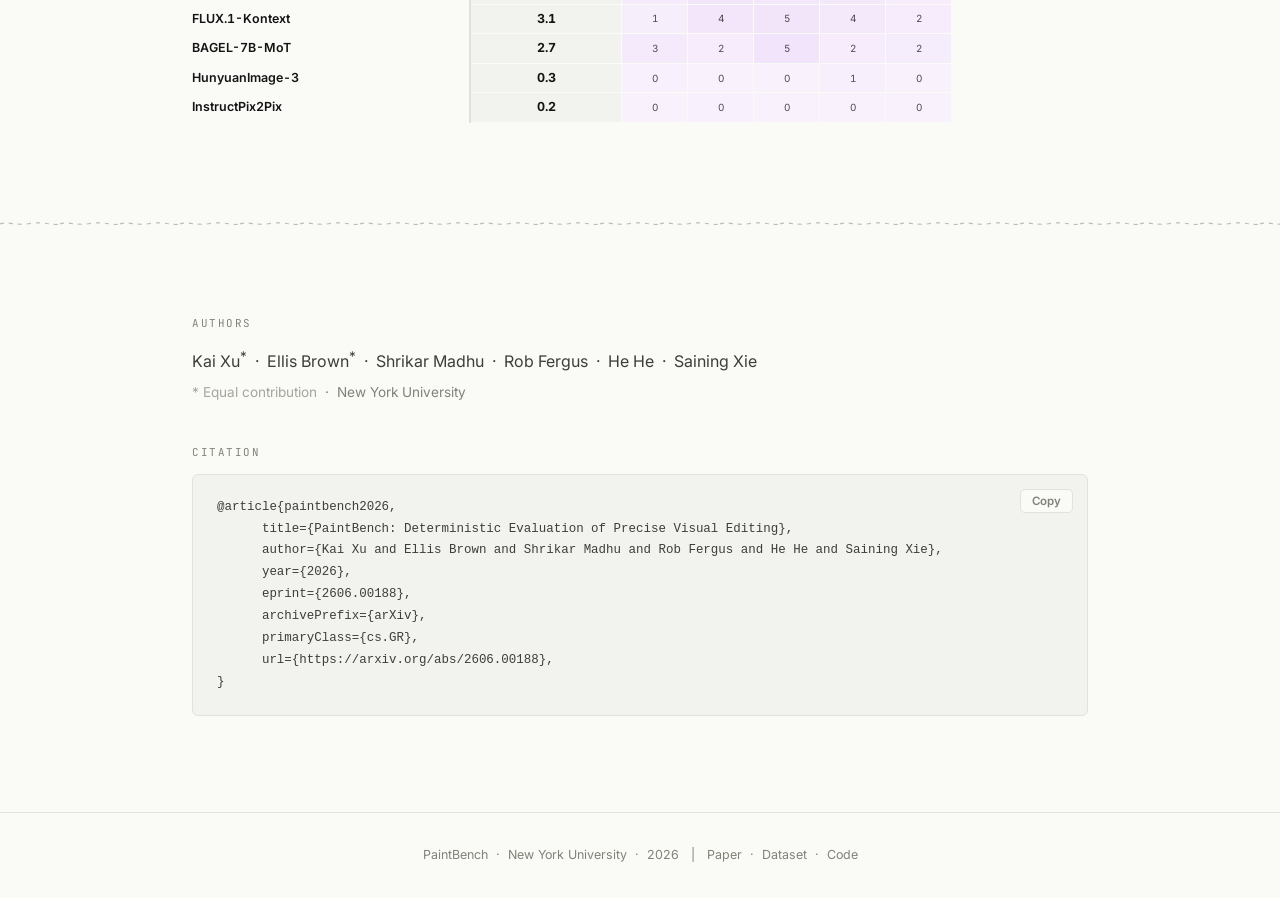
==== commit e35c8810: "fix: footer — Paper first, add Code link Co-Authored-By: Claude Sonnet 4.6 <noreply@anthropic.com>" ====
--- a/index.html
+++ b/index.html
@@ -404,7 +404,7 @@
       <div class="tgb-marquee-fade-bot"></div>
     </div>
 
-    <p class="tgb-hm-label">Per-chart-type mIoU — scores track PaintBench (linear regression R² = 0.91, p &lt; 0.001)</p>
+    <p class="tgb-hm-label">Mean IoU scores displayed. Scores strongly correlate with those on PaintBench (linear regression R² = 0.91, p &lt; 0.001).</p>
     <div class="heatmap-scroll">
       <table class="heatmap-table tgb-hm">
         <thead>
@@ -456,9 +456,11 @@
   <div class="wrap">
     PaintBench &nbsp;·&nbsp; New York University &nbsp;·&nbsp; 2026
     &nbsp;&nbsp;|&nbsp;&nbsp;
+    <a href="https://arxiv.org/abs/2606.00188" target="_blank">Paper</a>
+    &nbsp;·&nbsp;
     <a href="https://huggingface.co/datasets/PaintBench/PaintBench" target="_blank">Dataset</a>
     &nbsp;·&nbsp;
-    <a href="https://arxiv.org/abs/2606.00188" target="_blank">Paper</a>
+    <a href="https://github.com/PaintBench/PaintBench" target="_blank">Code</a>
   </div>
 </footer>
 
